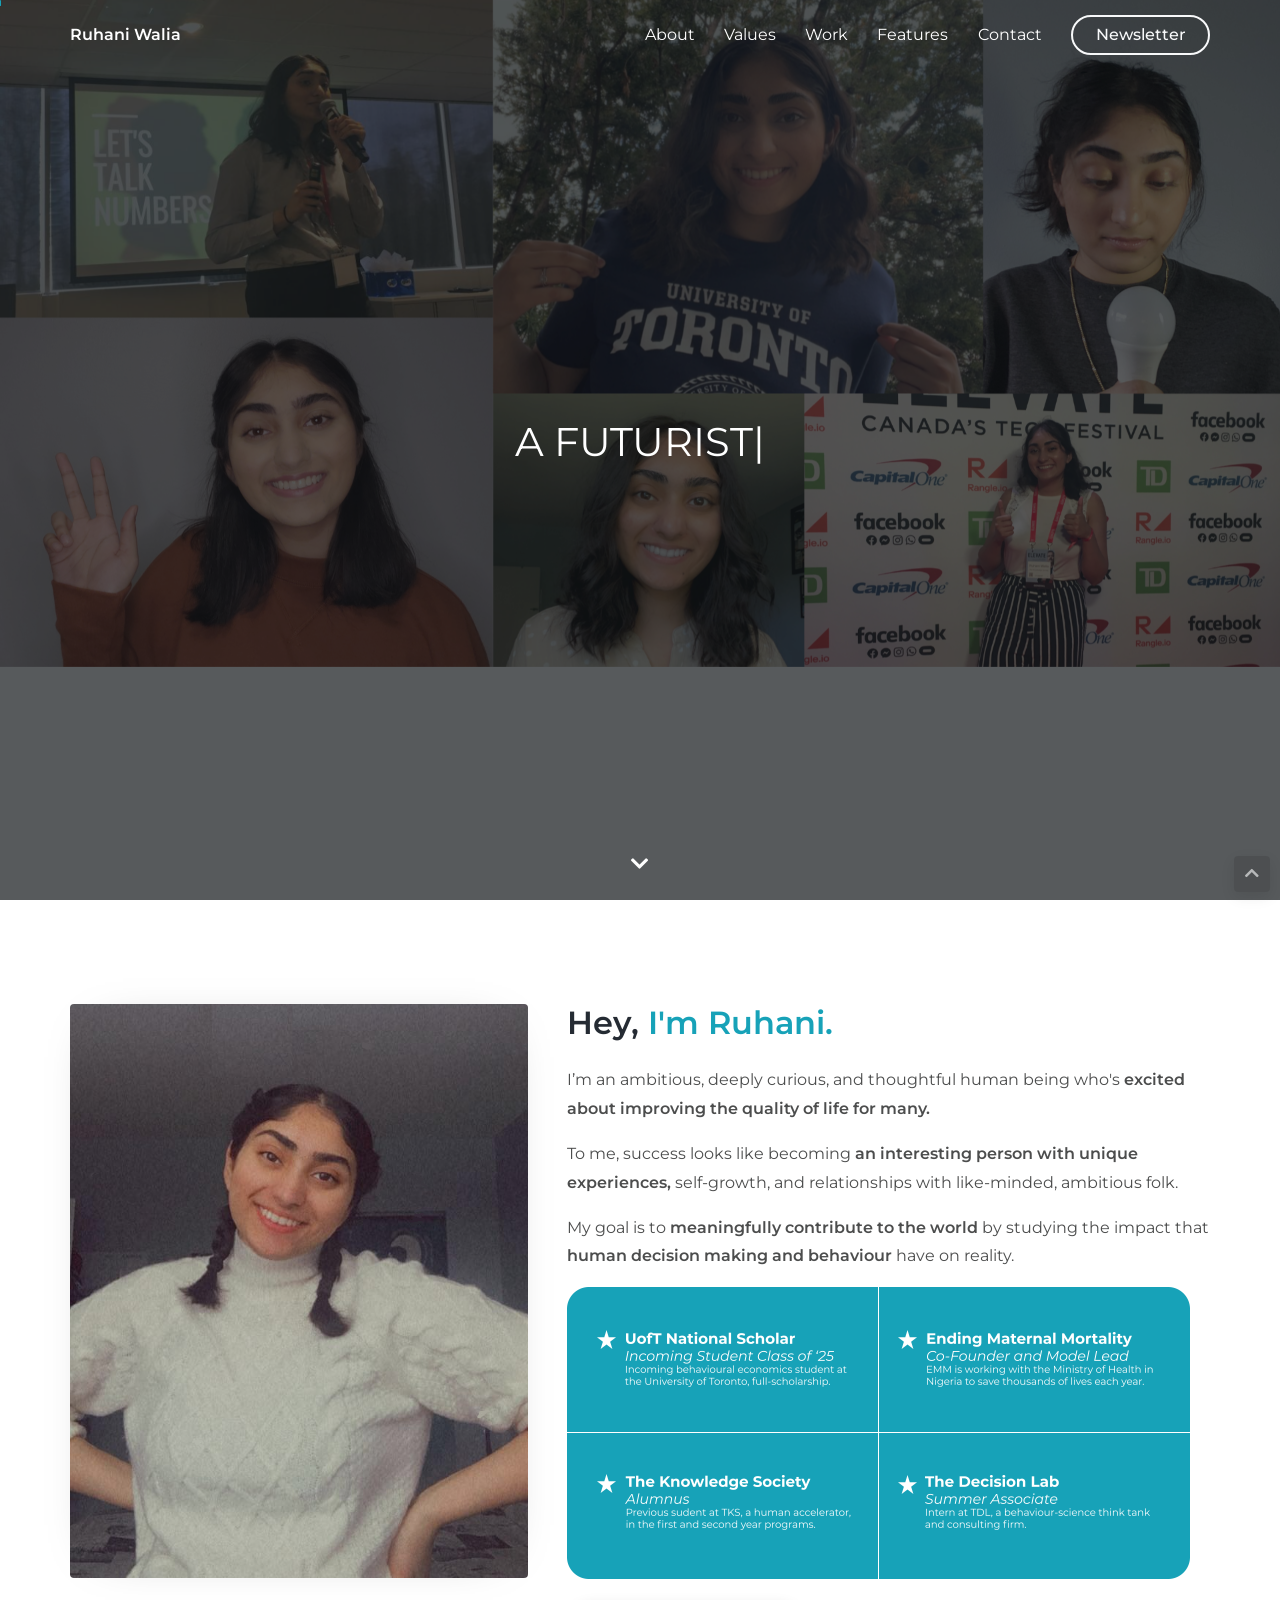
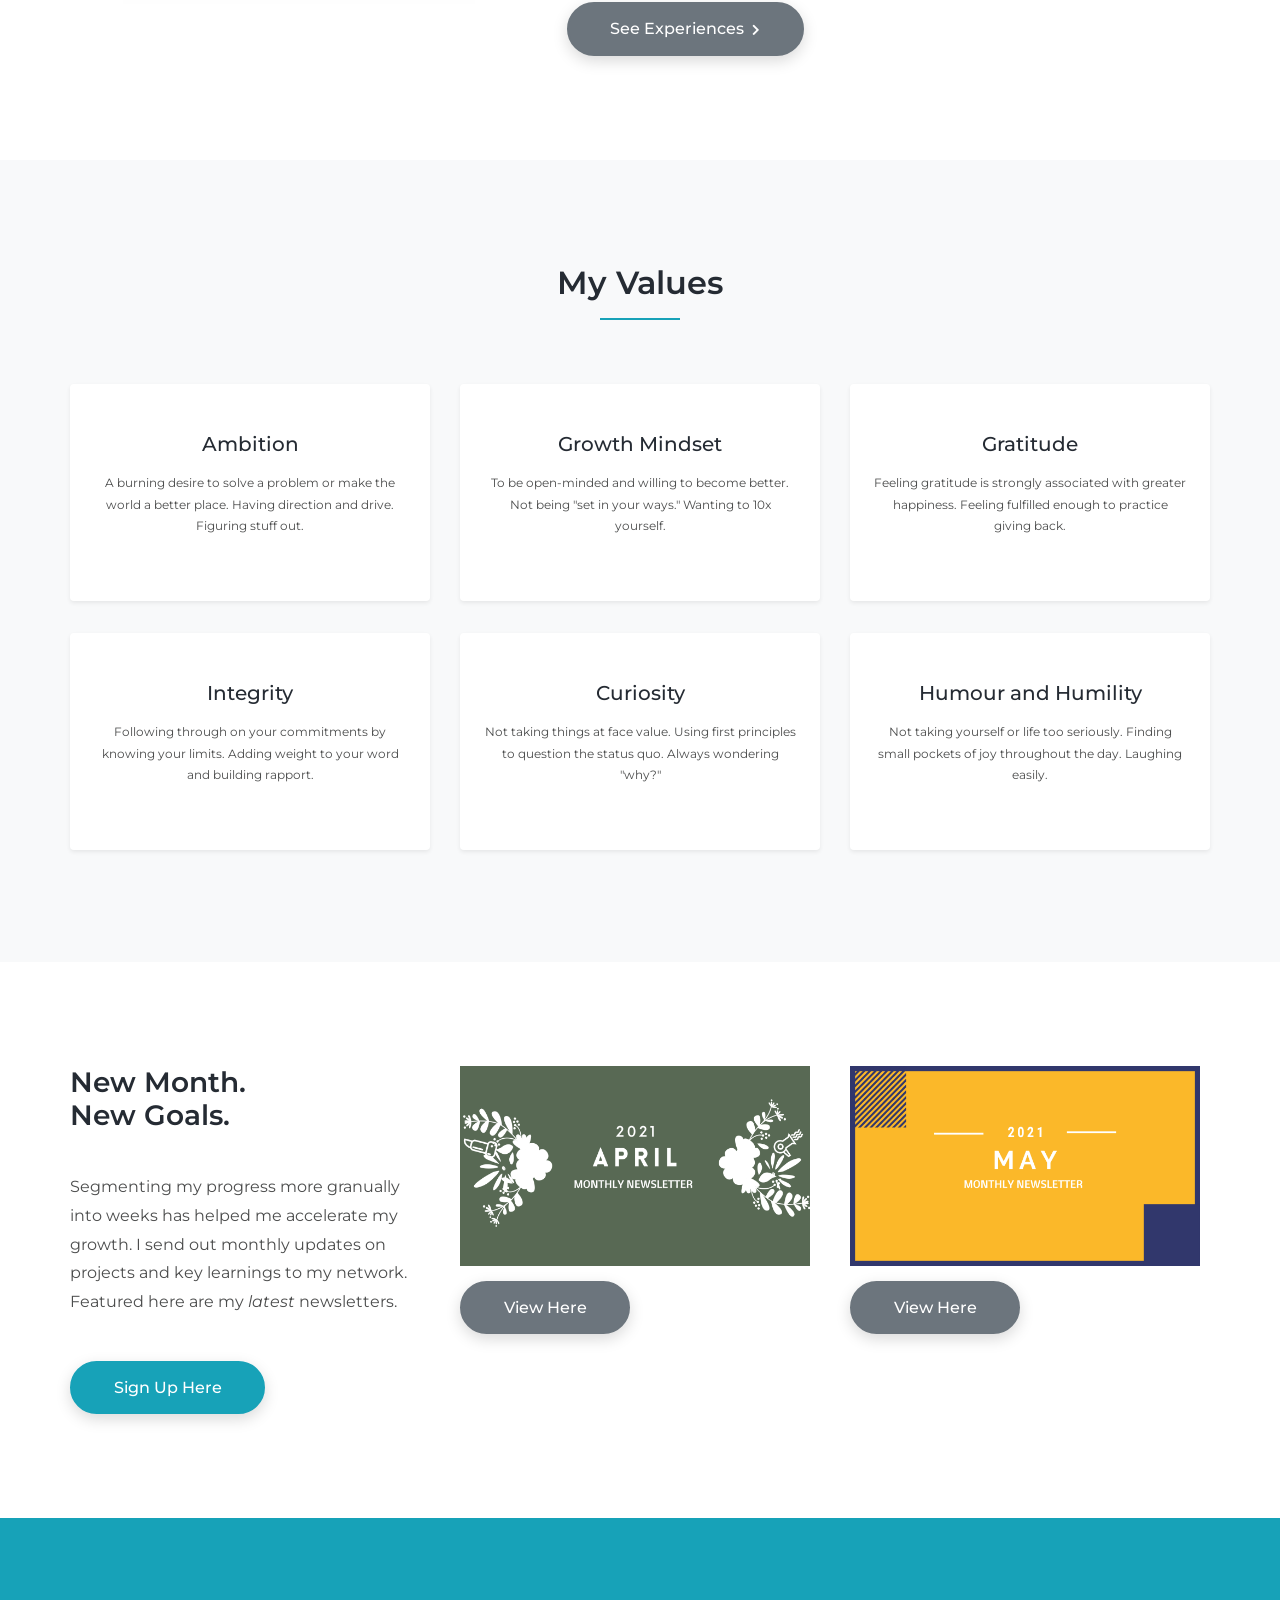
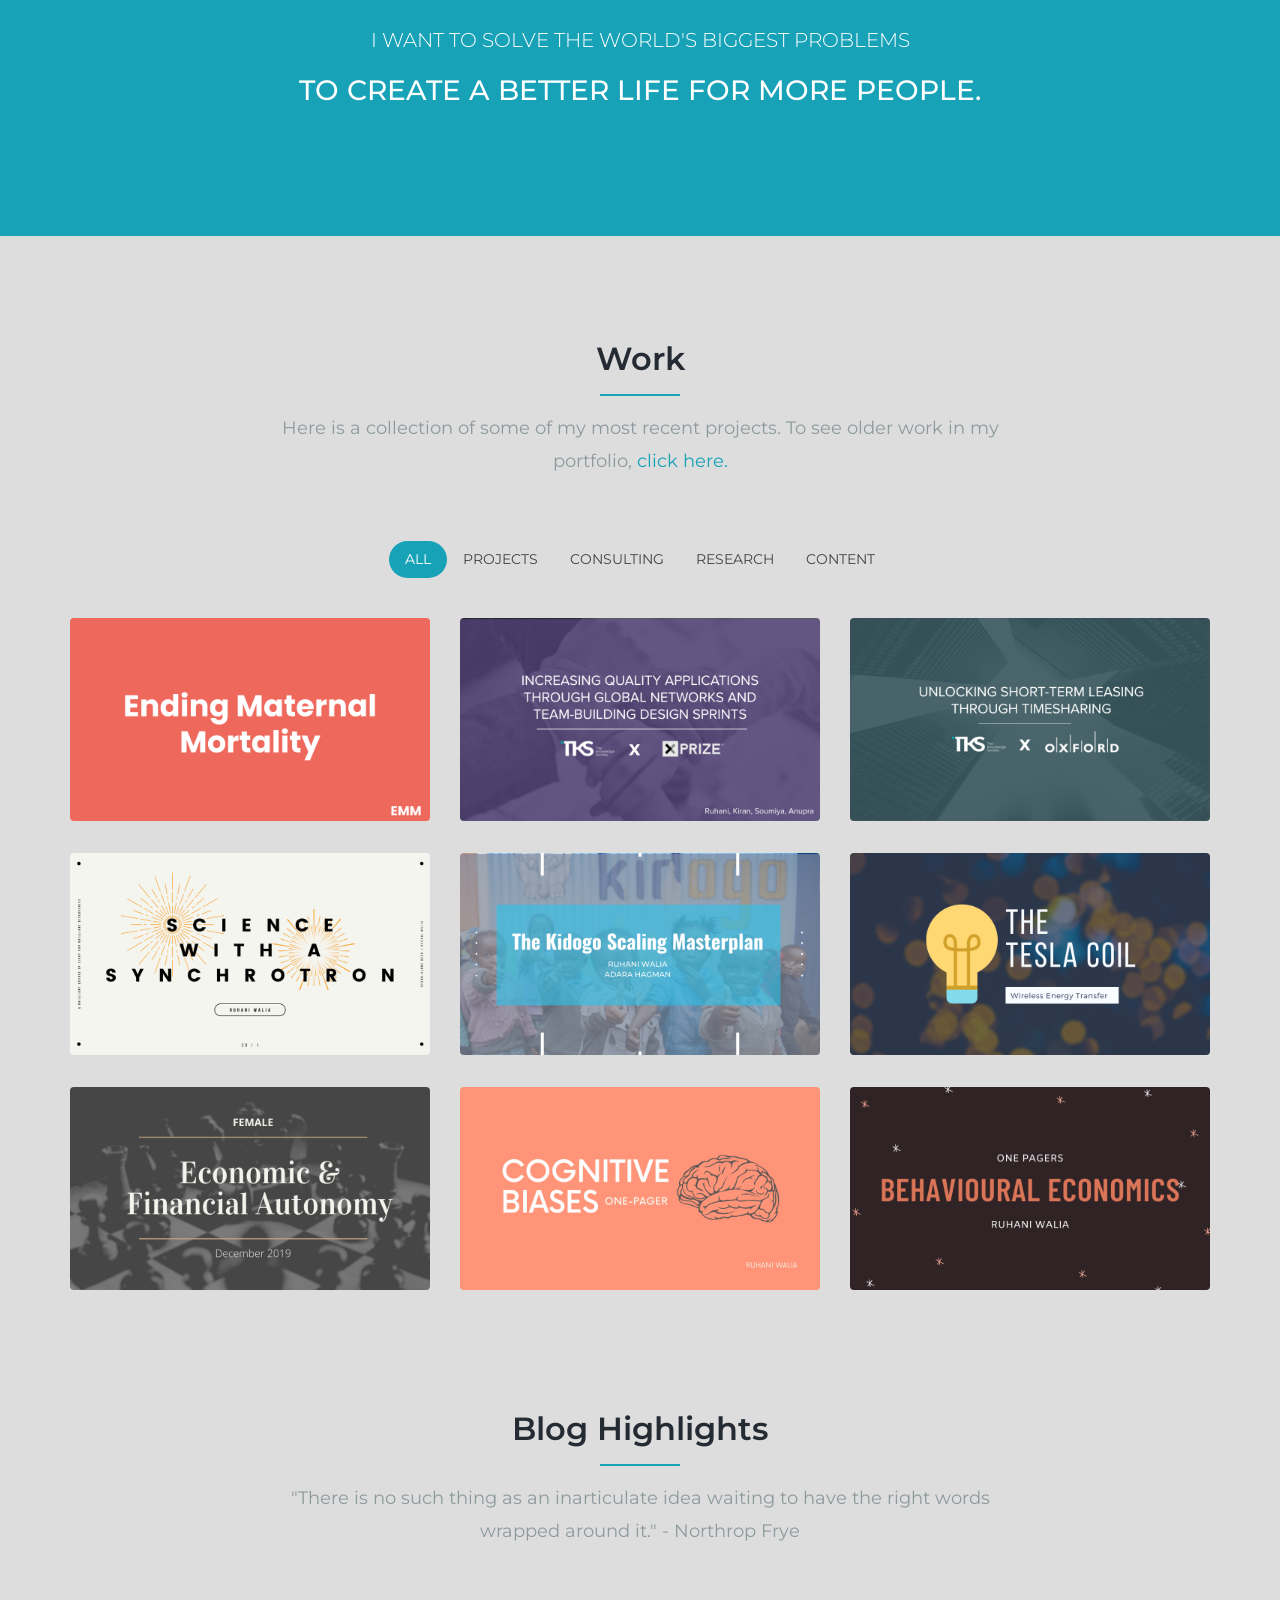
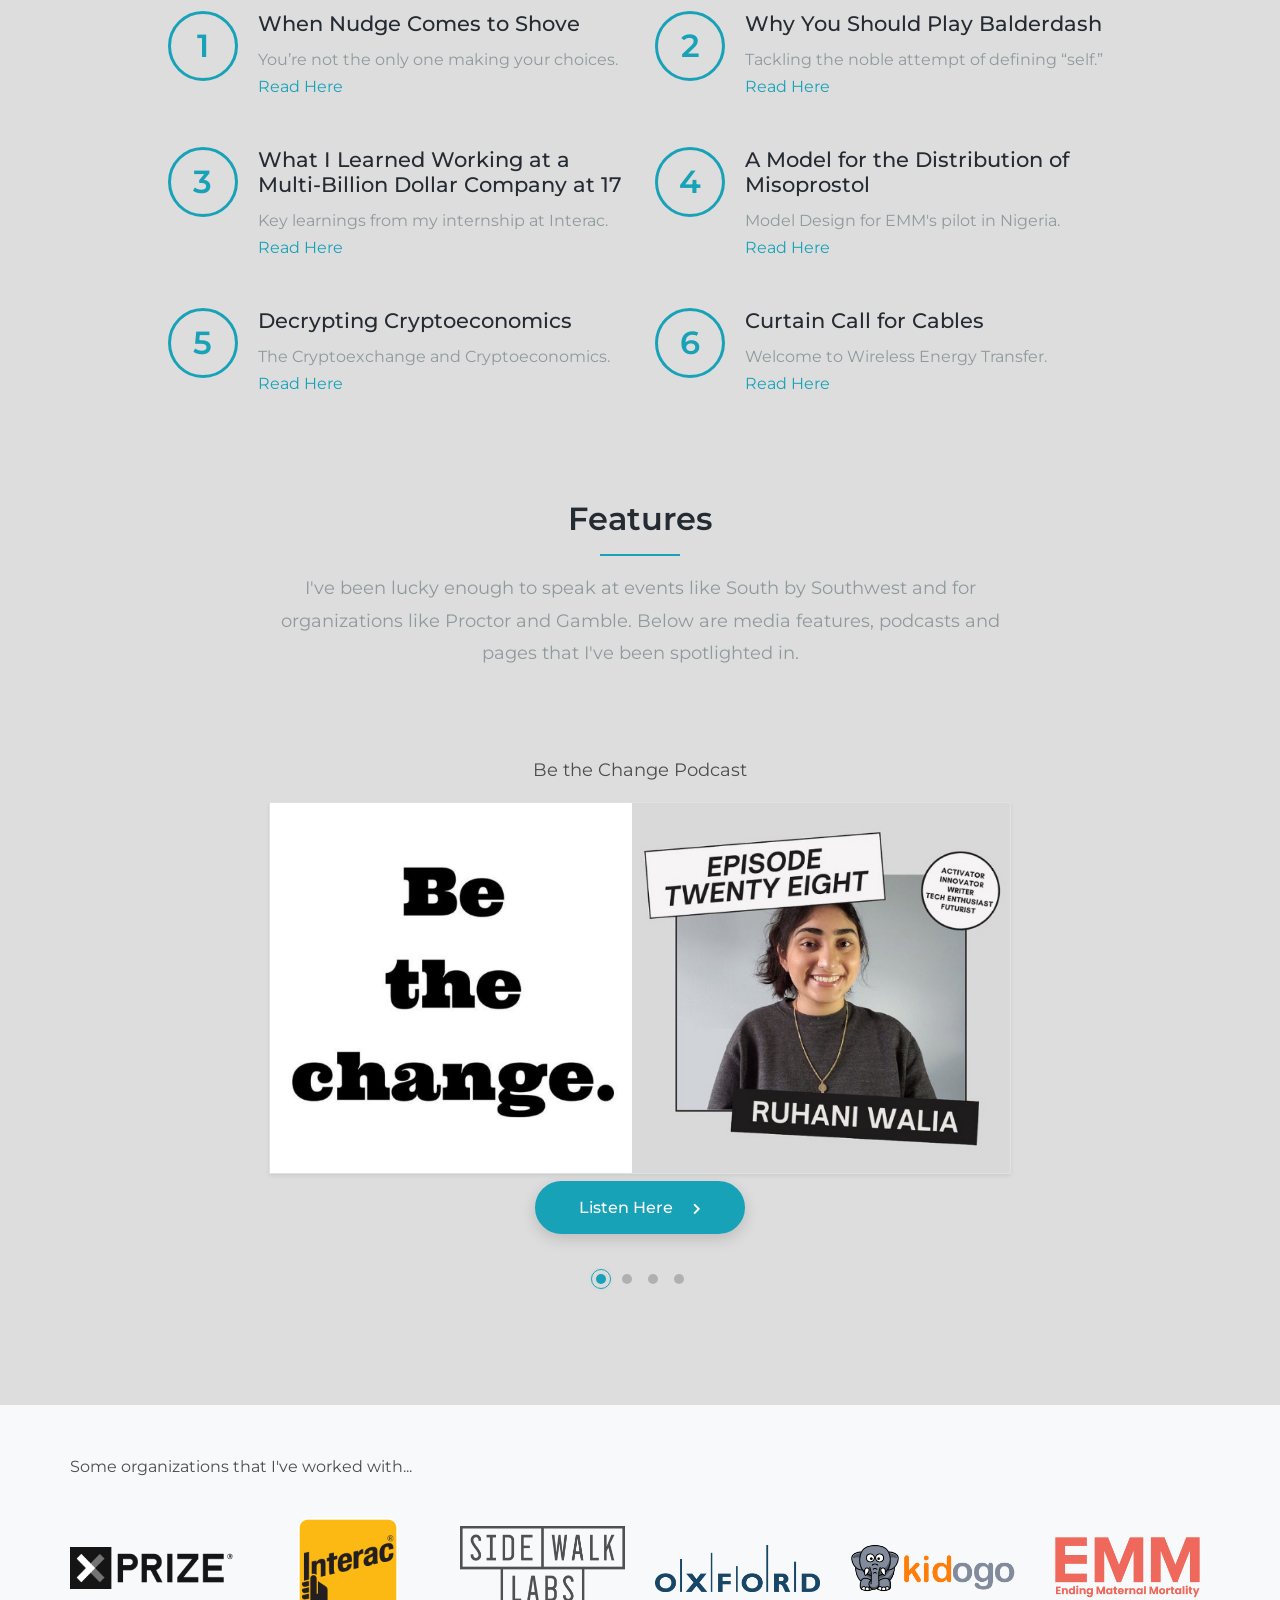
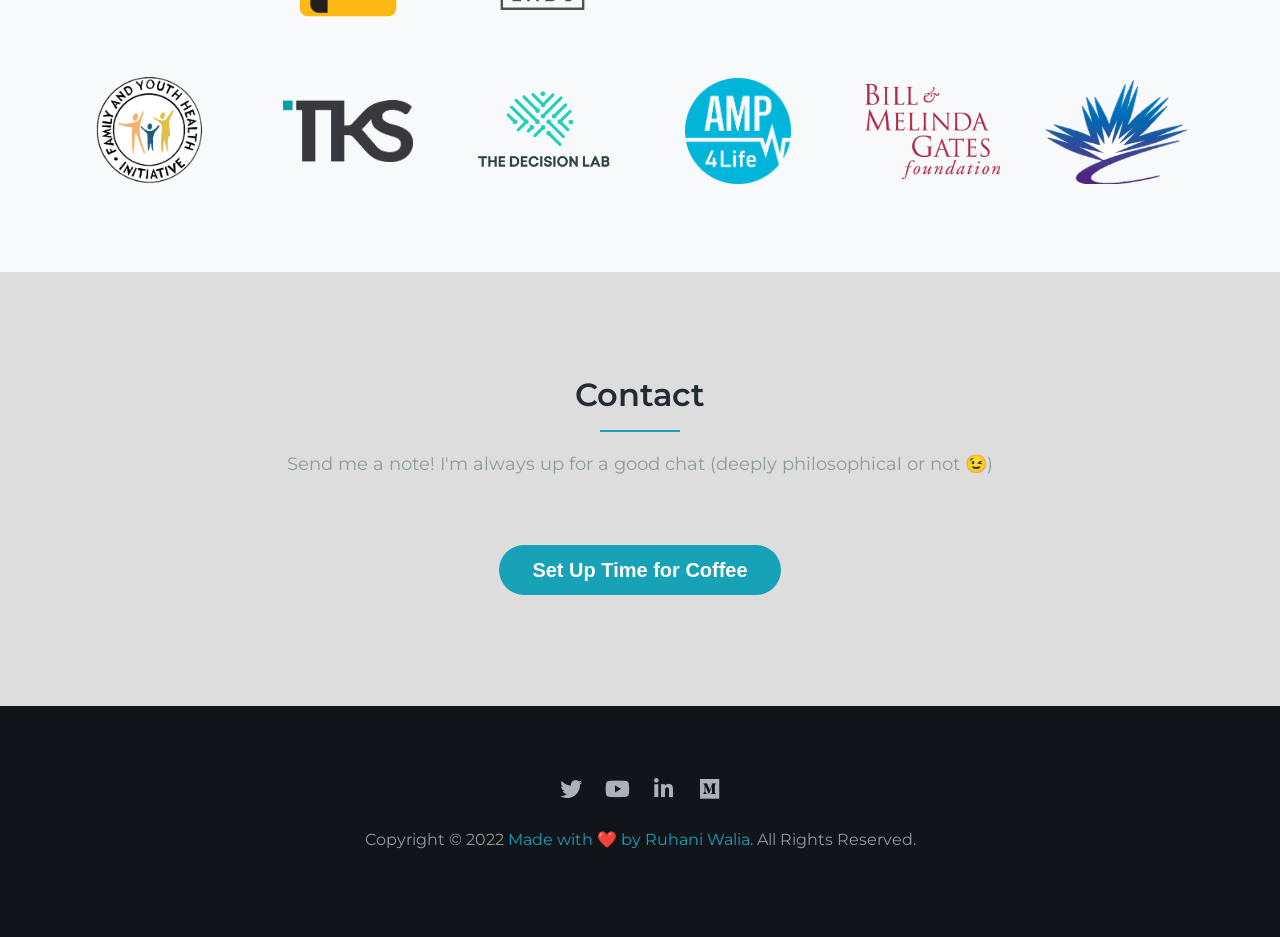
==== index.html @ e039cf23 "Update index.html" ====
<!DOCTYPE html>
<html lang="en">
<head>
<meta charset="UTF-8" />
<meta http-equiv="X-UA-Compatible" content="IE=edge">
<meta name="viewport" content="width=device-width, initial-scale=1, minimum-scale=1.0, shrink-to-fit=no">
<link href="images/RW Icon Cyan.png" rel="icon" />
<title>Ruhani Walia</title>
<meta name="description" content="Ruhani Walia's Personal Website as of June 1st, 2022.">
<meta name="author" content="harnishdesign.net">

<!-- Web Fonts -->
<link rel="preconnect" href="https://fonts.gstatic.com">
<link href="https://fonts.googleapis.com/css2?family=Montserrat:ital,wght@0,200;0,300;0,400;0,500;0,600;1,300;1,400;1,500;1,600&display=swap" rel="stylesheet">


<!-- Stylesheet
============================== -->
<!-- Animate -->
<link rel="stylesheet" type="text/css" href="vendor/animate/animate.min.css" />
<!-- Bootstrap -->
<link rel="stylesheet" type="text/css" href="vendor/bootstrap/css/bootstrap.min.css" />
<!-- Font Awesome Icon -->
<link rel="stylesheet" type="text/css" href="vendor/font-awesome/css/all.min.css" />
<!-- Owl Carousel -->
<link rel="stylesheet" type="text/css" href="vendor/owl.carousel/assets/owl.carousel.min.css" />
<!-- Magnific Popup -->
<link rel="stylesheet" type="text/css" href="vendor/magnific-popup/magnific-popup.min.css" />
<!-- Custom Stylesheet -->
<link rel="stylesheet" type="text/css" href="css/stylesheet.css" />
<!--Colors Stylesheet-->
<link rel="stylesheet" type="text/css" href="css/color-cyan.css" />
</head>
</head>

<body data-spy="scroll" data-target=".navbar" data-offset="70">

<!--Sticky Progress Bar-->
<div class="progress" id="progress"></div>
<!--End Sticky Progress Bar-->


<!-- Preloader -->
<div class="preloader">
  <div class="lds-ellipsis"><div></div><div></div><div></div><div></div></div>
</div>
<!-- Preloader End --> 

<!-- Document Wrapper   
=============================== -->
<div id="main-wrapper"> 
  <!-- Header
  ============================ -->
  <header id="header" class="sticky-top-slide"> 
    <!-- Navbar -->
    <nav class="primary-menu navbar navbar-expand-lg navbar-text-light navbar-line-under-text bg-transparent border-bottom-0">
      <div class="container"> 
        <!-- Logo --> 
        <a class="logo ml-3 ml-md-0 smooth-scroll" href="#home" title="Ruhani Walia"><span class="text-white font-weight-600">Ruhani Walia</span></a> 
        <!-- Logo End -->
        <button class="navbar-toggler" type="button" data-toggle="collapse" data-target="#header-nav"><span></span><span></span><span></span></button>
        <div id="header-nav" class="collapse navbar-collapse justify-content-end">
          <ul class="navbar-nav">
            <li class="nav-item"><a class="nav-link smooth-scroll" href="#about">About</a></li>
            <li class="nav-item"><a class="nav-link smooth-scroll" href="#values">Values</a></li>
            <li class="nav-item"><a class="nav-link smooth-scroll" href="#work">Work</a></li>
            <li class="nav-item"><a class="nav-link smooth-scroll" href="#features">Features</a></li>
            <li class="nav-item"><a class="nav-link" href="https://ruhani.typeform.com/to/OyO7pHHl" target="_blank">Contact</a></li>
            <li class="align-items-center h-auto ml-lg-3"><a href="https://www.subscribepage.com/ruhaniwalia" class="nav-link btn btn-outline-light shadow-none d-inline-block rounded-pill mt-3 mt-lg-0" target="_blank">Newsletter</a></li>
          </ul>
        </div>
      </div>
    </nav>
    <!-- Navbar End --> 
  </header>
  <!-- Header End --> 
  
  <!-- Content
  ============================================= -->
  <div id="content" role="main"> 
    
    <!-- Intro
    ============================================= -->
	  <section id="home">
      <div class="hero-wrap">
        <div class="hero-mask opacity-7 bg-dark"></div>
		<div class="hero-bg owl-carousel owl-theme single-slideshow" data-animateout="fadeOut" data-animatein="fadeIn" data-autoplay="true" data-loop="true" data-dots="false" data-nav="false" data-items="1">
        <div class="item"> <img class="img-fluid" alt="" src="images/background.png"> </div>
        <!--Use this code if you want to have the background image change ==
        <div class="item"> <img class="img-fluid" alt="" src="images/bg-4.jpg"> </div>
        <div class="item"> <img class="img-fluid" alt="" src="images/bg-5.jpg"> </div>
        == -->
    
      </div>
        <div class="hero-content section d-flex fullscreen">
          <div class="container my-auto">
            <div class="row">
              <div class="col-12 text-center">
                <div class="typed-strings">
                  <p>A FUTURIST</p>
                  <p>A GRAPHIC DESIGNER</p>
                  <p>AN INNOVATOR</p>
                  <p>A WRITER</p>
                  <p>AN ACTIVATOR</p>
                </div>
                <p class="text-10 font-weight-400 text-white mb-2 mb-md-3"><span class="typed"></span></p>
                </div>
            </div>
          </div>
          <a href="#about" class="scroll-down-arrow text-white smooth-scroll"><span class="animated"><i class="fa fa-chevron-down"></i></span></a> </div>
      </div>
    </section>
    <!-- Intro end -->
	
	
    
    <!-- About
    ============================================= -->
    <section id="about" class="section">
      <div class="container">
        <div class="row">
          <div class="col-lg-5 text-center mb-5 mb-lg-0 wow fadeInLeft"> <img class="img-fluid shadow-md rounded d-inline-block" src="images/profile.png" title="I'm Ruhani Walia" alt=""> </div>
          <div class="col-lg-7 text-center text-lg-left pl-lg-4 wow fadeInRight">
            <h2 class="font-weight-600 mb-4">Hey, <span class="text-primary font-weight-600">I'm Ruhani.</h2>     
            <p>I’m an ambitious, deeply curious, and thoughtful human being who's<strong class="font-weight-600"> excited about improving the quality of life for many.</strong></p>
            <p>To me, success looks like becoming <strong class="font-weight-600">an interesting person with unique experiences,</strong> self-growth, and relationships with like-minded, ambitious folk. 
            <p>My goal is to <strong class="font-weight-600">meaningfully contribute to the world</strong> by studying the impact that <strong class="font-weight-600">human decision making and behaviour</strong> have on reality.</p>
            <img class="portfolio-img" src="images/Snapshot.png" height="292px" width="623px">
            <a class="btn btn-secondary rounded-pill mt-3" data-toggle="modal" data-target="#experiences" href="#">See Experiences<span class="text-1 ml-2"><i class="fas fa-chevron-right"></i></span></a> </div>                                
        </div>
      </div>
    </section>
    
    <!-- About end --> 
    
    <!--Values-->
    <section id="values" class="section bg-light">
      <div class="container"> 
        
        
        <!-- Heading -->
        <div class="row mb-4 wow fadeIn">
          <div class="col-lg-9 col-xl-8 mx-auto text-center">
            <h2 class="font-weight-600 mb-3">My Values</h2>
            <hr class="heading-separator-line border-2 border-primary">
            <p class="text-2 text-muted"></p>
          </div>
        </div>
        <!-- Heading End -->
        <div class="container">
          </div>
        
        <div class="row">
          <div class="col-sm-6 col-lg-4 mt-4 mb-2 wow fadeInLeft">
            <div class="featured-box bg-white text-center rounded shadow-sm py-5 px-4">
              <h3 class="mb-3">Ambition</h3>
              <p class="text-1">A burning desire to solve a problem or make the world a better place. Having direction and drive. Figuring stuff out.</p>
            </div>
          </div>
          <div class="col-sm-6 col-lg-4 mt-4 mb-2 wow fadeInUp">
            <div class="featured-box bg-white text-center rounded shadow-sm py-5 px-4">
              <h3 class="mb-3">Growth Mindset</h3>
              <p class="text-1">To be open-minded and willing to become better. Not being "set in your ways." Wanting to 10x yourself.</p>
            </div>
          </div>
          <div class="col-sm-6 col-lg-4 mt-4 mb-2 wow fadeInRight">
            <div class="featured-box bg-white text-center rounded shadow-sm py-5 px-4">
            <h3 class="mb-3">Gratitude</h3>
              <p class="text-1">Feeling gratitude is strongly associated with greater happiness. Feeling fulfilled enough to practice giving back.</p>
            </div>
          </div>
          <div class="col-sm-6 col-lg-4 mt-4 mb-2 wow fadeInLeft">
            <div class="featured-box bg-white text-center rounded shadow-sm py-5 px-4">
             <h3 class="mb-3">Integrity</h3>
              <p class="text-1">Following through on your commitments by knowing your limits. Adding weight to your word and building rapport.</p>
            </div>
          </div>
          <div class="col-sm-6 col-lg-4 mt-4 mb-2 wow fadeInUp">
            <div class="featured-box bg-white text-center rounded shadow-sm py-5 px-4">
             <h3 class="mb-3">Curiosity</h3>
              <p class="text-1">Not taking things at face value. Using first principles to question the status quo. Always wondering "why?"</p>
            </div>
          </div>
          <div class="col-sm-6 col-lg-4 mt-4 mb-2 wow fadeInRight">
            <div class="featured-box bg-white text-center rounded shadow-sm py-5 px-4">
              <h3 class="mb-3">Humour and Humility</h3>
              <p class="text-1">Not taking yourself or life too seriously. Finding small pockets of joy throughout the day. Laughing easily.</p> 
            </div>
          </div>
        </div>
      </div>
    </section>
    <!-- Values end --> 
    
    <!-- Newsletter
    ============================================= -->
    <!-- Heading -->
    <!-- Heading End -->
    <section id="newsletter" class="section">
      <div class="container"> 
        <div class="row">
          <div class="col-md-8 col-lg-4">
              <div class="skill-left">
                <div class="row mb-4 wow fadeInUp">
                  <div class="col-lg-9 col-xl-8 text-lg-left">
                    <h3 class="font-weight-600">New Month. New Goals.</h3>
                    <p class="text-2 text-muted"></p>
                  </div>
                </div>
                
                <p>Segmenting my progress more granually into weeks has helped me accelerate my growth. I send out monthly updates on projects and key learnings to my network. Featured here are my <i>latest</i> newsletters. </p>
                   <div class="btn-bar" allign="center"> <br>
                 <a class="btn btn-primary rounded-pill mt-1" href="https://www.subscribepage.com/ruhaniwaliawebsite" class="m-btn m-btn-theme" target="_blank">Sign Up Here</a>
                </div> 
              </div>
            </div>
           
            <div class="col-md-6 col-lg-4 wow fadeInLeft">
              <div class="resume-row">
                <div class="resume-box">
                  <a href="https://preview.mailerlite.com/k9v6u0" target="_blank"><img src="images/april2021.png" height="200px" width="350px"></a>
                          </div>   
                          <a class="btn btn-secondary rounded-pill mt-2" href="https://preview.mailerlite.com/k9v6u0" class="m-btn m-btn-theme" target="_blank">View Here</a>  
                </div   
              </div>
            </div> <!-- col -->
  
            <div class="col-md-6 col-lg-4 wow fadeInRight">
              <div class="resume-row">
                <div class="resume-box">
                    <a href="https://preview.mailerlite.com/g0x9d7" target="_blank"><img src="images/may2021.png" height="200px" width="350px"></a>
                    <a class="btn btn-secondary rounded-pill mt-2" href="https://preview.mailerlite.com/g0x9d7" class="m-btn m-btn-theme" target="_blank">View Here</a>
                </div>
              </div>
            </div> 
            </div
            </div>
            </div>
          </div>
        </div>
      </div>
    </section>
    <!-- Newsletter end --> 

    <!-- Promo Box
	============================================= -->
    <section class="section bg-primary text-center">
      <div class="container wow fadeIn">
        <p class="lead text-white">I WANT TO SOLVE THE WORLD'S BIGGEST PROBLEMS</p>
        <h2 class="text-7 text-white mb-4">TO CREATE A BETTER LIFE FOR MORE PEOPLE.</h2>
    </section>
    <!-- Promo Box end --> 
    
    <!-- Work
	============================================= -->
    <section id="work" class="section">
      <div class="container"> 
        <!-- Heading -->
        <div class="row mb-5 wow fadeIn">
          <div class="col-lg-9 col-xl-8 mx-auto text-center">
            <h2 class="font-weight-600 mb-3">Work</h2>
            <hr class="heading-separator-line border-2 border-primary">
            <p class="text-4 text-muted">Here is a collection of some of my most recent projects. To see older work in my portfolio,<a href="https://tks.life/profile/ruhani.walia#portfolio" target="_blank"> click here.</a></p>
          </div>
        </div>
        <!-- Heading End --> 
        
        <!-- Filter Menu -->
        <ul class="portfolio-menu nav nav-pills nav-sm text-uppercase justify-content-center border-bottom-0 mb-4 wow fadeInUp">
          <li class="nav-item"> <a data-filter="*" class="nav-link rounded-pill active" href="">All</a></li>
          <li class="nav-item"> <a data-filter=".projects" href="" class="nav-link rounded-pill">Projects</a></li>
          <li class="nav-item"> <a data-filter=".consulting" href="" class="nav-link rounded-pill">Consulting</a></li>
          <li class="nav-item"> <a data-filter=".research" href="" class="nav-link rounded-pill">Research</a></li>
          <li class="nav-item"> <a data-filter=".content" href="" class="nav-link rounded-pill">Content</a></li>
        </ul>
        <!-- Filter Menu end -->
        
        <div class="portfolio popup-ajax-gallery wow fadeInUp">
          <div class="row portfolio-filter">
            <div class="col-sm-6 col-lg-4 projects">
              <div class="portfolio-box rounded my-3">
                <div class="portfolio-img rounded"> <img class="img-fluid d-block" src="images/emm-work.png" alt="">
                  <div class="portfolio-overlay"><a class="stretched-link" href="https://emm.health/" target="_blank"></a>
                    <div class="portfolio-overlay-details">
                      <p class="text-white text-6"><i class="fas fa-plus"></i></p>
                      <h5 class="text-white font-weight-400">Ending Maternal Mortality</h5>
                      <span class="text-light">Project</span> </div>
                  </div>
                </div>
              </div>
            </div>
            <div class="col-sm-6 col-lg-4 consulting">
              <div class="portfolio-box rounded my-3">
                <div class="portfolio-img rounded"> <img class="img-fluid d-block" src="images/xprize-work.png" alt="">
                  <div class="portfolio-overlay"> <a class="stretched-link" href="https://docs.google.com/presentation/d/1ykmal71T8E3-gXreEfDh01dKfVXNqD0ig0tODYIa9Es/edit?usp=sharing" target="_blank"></a>
                    <div class="portfolio-overlay-details">
                      <p class="text-white text-6"><i class="fas fa-plus"></i></p>
                      <h5 class="text-white font-weight-400">XPRIZE Carbon Capture</h5>
                      <span class="text-light">Consulting</span> </div>
                  </div>
                </div>
              </div>
            </div>
            <div class="col-sm-6 col-lg-4 consulting">
              <div class="portfolio-box rounded my-3">
                <div class="portfolio-img rounded"> <img class="img-fluid d-block" src="images/oxford-work.png" alt="">
                  <div class="portfolio-overlay"> <a class="stretched-link" href="https://docs.google.com/presentation/d/1XihGs8urfCK4hcmqDdenUEEPJbHEnyY6HoX58U07Dkk/edit?usp=sharing" target="_blank"></a>
                    <div class="portfolio-overlay-details">
                      <p class="text-white text-6"><i class="fas fa-plus"></i></p>
                      <h5 class="text-white font-weight-400">Oxford Properties</h5>
                      <span class="text-light">Category</span> </div>
                  </div>
                </div>
              </div>
            </div>
            <div class="col-sm-6 col-lg-4 projects">
              <div class="portfolio-box rounded my-3">
                <div class="portfolio-img rounded"> <img class="img-fluid d-block" src="images/synchro-work.png" alt="">
                  <div class="portfolio-overlay"> <a class="stretched-link" href="https://www.canva.com/design/DAEANlWSZE0/7L3xTjjGUbaBLOzApQ4l7A/view?utm_content=DAEANlWSZE0&utm_campaign=designshare&utm_medium=link&utm_source=sharebutton" target="_blank"></a>
                    <div class="portfolio-overlay-details">
                      <p class="text-white text-6"><i class="fas fa-plus"></i></p>
                      <h5 class="text-white font-weight-400">Candian Light Source</h5>
                      <span class="text-light">Research</span> </div>
                  </div>
                </div>
              </div>
            </div>
            <div class="col-sm-6 col-lg-4 consulting">
              <div class="portfolio-box rounded my-3">
                <div class="portfolio-img rounded"> <img class="img-fluid d-block" src="images/kidogo-work.png" alt="">
                  <div class="portfolio-overlay"> <a class="stretched-link" href="https://kidogomasterplan.github.io/" target="_blank"></a>
                    <div class="portfolio-overlay-details">
                      <p class="text-white text-6"><i class="fas fa-plus"></i></p>
                      <h5 class="text-white font-weight-400">Kidogo</h5>
                      <span class="text-light">Consulting</span> </div>
                  </div>
                </div>
              </div>
            </div>
            <div class="col-sm-6 col-lg-4 research">
              <div class="portfolio-box rounded my-3">
                <div class="portfolio-img rounded"> <img class="img-fluid d-block" src="images/wenergy-work.png" alt="">
                  <div class="portfolio-overlay"> <a class="stretched-link" href="https://www.youtube.com/watch?v=0DmtWIaH_ck&list=PL3Vz_t2XTpfVEY8aQiepMrBWcVMvxICZe" target="_blank"></a>
                    <div class="portfolio-overlay-details">
                      <p class="text-white text-6"><i class="fas fa-plus"></i></p>
                      <h5 class="text-white font-weight-400">Wireless Energy</h5>
                      <span class="text-light">Research</span> </div>
                  </div>
                </div>
              </div>
            </div>
            <div class="col-sm-6 col-lg-4 research">
              <div class="portfolio-box rounded my-3">
                <div class="portfolio-img rounded"> <img class="img-fluid d-block" src="images/blockchain-work.png  " alt="">
                  <div class="portfolio-overlay"> <a class="stretched-link" href="https://www.youtube.com/watch?v=GvLSscnjz9k&list=PL3Vz_t2XTpfXjENhVxj-pswtFdo4O8hRf" target="_blank"></a>
                    <div class="portfolio-overlay-details">
                      <p class="text-white text-6"><i class="fas fa-plus"></i></p>
                      <h5 class="text-white font-weight-400">Blockchain</h5>
                      <span class="text-light">Research</span> </div>
                  </div>
                </div>
              </div>
            </div>
            <div class="col-sm-6 col-lg-4 content">
              <div class="portfolio-box rounded my-3">
                <div class="portfolio-img rounded"> <img class="img-fluid d-block" src="images/cog-work.png" alt="">
                  <div class="portfolio-overlay"> <a class="stretched-link" href="https://www.canva.com/design/DAEAluHTDgI/VdyKI7qTsFyG_kYnwCFCXw/view?utm_content=DAEAluHTDgI&utm_campaign=designshare&utm_medium=link&utm_source=sharebutton" target="_blank"></a>
                    <div class="portfolio-overlay-details">
                      <p class="text-white text-6"><i class="fas fa-plus"></i></p>
                      <h5 class="text-white font-weight-400">Cognitive Biases</h5>
                      <span class="text-light">Content</span> </div>
                  </div>
                </div>
              </div>
            </div>
            <div class="col-sm-6 col-lg-4 content">
              <div class="portfolio-box rounded my-3">
                <div class="portfolio-img rounded"> <img class="img-fluid d-block" src="images/be-work.png" alt="">
                  <div class="portfolio-overlay"> <a class="stretched-link" href="https://www.canva.com/design/DAEURyQhJ9o/Jl8NshnwOwZP_3KH5JRv6g/view?utm_content=DAEURyQhJ9o&utm_campaign=designshare&utm_medium=link&utm_source=sharebutton" target="_blank"></a>
                    <div class="portfolio-overlay-details">
                      <p class="text-white text-6"><i class="fas fa-plus"></i></p>
                      <h5 class="text-white font-weight-400">Behavioural Economics</h5>
                      <span class="text-light">Content</span> </div>
                  </div>
                </div>
              </div>
            </div>
          </div>
        </div>
      </div>
    </section>
       
     <div class="container"> 
        <!-- Heading -->
        <div class="row wow fadeIn">
          <div class="col-lg-9 col-xl-8 mx-auto text-center">
            <h2 class="font-weight-600 mb-3">Blog Highlights</h2>
            <hr class="heading-separator-line border-2 border-primary">
            <p class="text-4 text-muted">"There is no such thing as an inarticulate idea waiting to have the right words wrapped around it." - Northrop Frye</p>
          </div>
        </div>
        <!-- Heading End -->
        
        <div class="row">
          <div class="col-xl-10 mx-auto">
            <div class="row wow fadeInUp">
              <div class="col-md-6 mt-5">
                <div class="featured-box style-3">
                  <div class="featured-box-icon text-primary border border-primary border-3 rounded-circle"> <span class="text-8 font-weight-600">1</span></div>
                  <h4 class="text-5">When Nudge Comes to Shove</h4>
                  <p class="text-muted mb-0">You’re not the only one making your choices.</p><a href="https://ruhani-walia.medium.com/when-nudge-comes-to-shove-a74f9b122ab4" target="_blank">Read Here</a> 
                </div>
              </div>
              <div class="col-md-6 mt-5">
                <div class="featured-box style-3">
                  <div class="featured-box-icon text-primary border border-primary border-3 rounded-circle"> <span class="text-8 font-weight-600">2</span></div>
                  <h4 class="text-5">Why You Should Play Balderdash</h4>
                  <p class="text-muted mb-0">Tackling the noble attempt of defining “self.”</p><a href="https://ruhani-walia.medium.com/why-you-should-play-balderdash-1dcbdfcd0c32" target="_blank">Read Here</a>
                </div>
              </div>
              <div class="col-md-6 mt-5">
                <div class="featured-box style-3">
                  <div class="featured-box-icon text-primary border border-primary border-3 rounded-circle"> <span class="text-8 font-weight-600">3</span></div>
                  <h4 class="text-5">What I Learned Working at a Multi-Billion Dollar Company at 17</h4>
                  <p class="text-muted mb-0">Key learnings from my internship at Interac.</p><a href="https://blog.usejournal.com/what-i-learned-working-at-a-multi-billion-dollar-company-at-17-40e2ac25b051" target="_blank">Read Here</a>
                </div>
              </div>
              <div class="col-md-6 mt-5">
                <div class="featured-box style-3">
                  <div class="featured-box-icon text-primary border border-primary border-3 rounded-circle"> <span class="text-8 font-weight-600">4</span></div>
                  <h4 class="text-5">A Model for the Distribution of Misoprostol</h4>
                  <p class="text-muted mb-0">Model Design for EMM's pilot in Nigeria.</p><a href="https://ruhani-walia.medium.com/a-model-for-the-distribution-of-misoprostol-e68986692d6c" target="_blank">Read Here</a> 
                 </div>
              </div>
              <div class="col-md-6 mt-5">
                <div class="featured-box style-3">
                  <div class="featured-box-icon text-primary border border-primary border-3 rounded-circle"> <span class="text-8 font-weight-600">5</span></div>
                  <h4 class="text-5">Decrypting Cryptoeconomics</h4>
                  <p class="text-muted mb-0">The Cryptoexchange and Cryptoeconomics.</p><a href="https://medium.com/the-capital/decrypting-cryptoeconomics-40465bc9d3f6" target="_blank">Read Here</a> 
                </div>
              </div>
              <div class="col-md-6 mt-5">
                <div class="featured-box style-3">
                  <div class="featured-box-icon text-primary border border-primary border-3 rounded-circle"> <span class="text-8 font-weight-600">6</span></div>
                  <h4 class="text-5">Curtain Call for Cables</h4>
                  <p class="text-muted mb-0">Welcome to Wireless Energy Transfer.</p><a href="https://ruhani-walia.medium.com/curtain-call-for-cables-bcb38bdfeb56" target="_blank">Read Here</a> 
                </div>
              </div>
            </div>
          </div>
        </div>
      </div>
    </section>
    <!-- Work end --> 
    
    <!-- Features
    ============================================= -->
    <section id="features" class="section">
      <div class="container"> 
        
        <!-- Heading -->
        <div class="row mb-5 wow fadeIn">
          <div class="col-lg-9 col-xl-8 mx-auto text-center">
            <h2 class="font-weight-600 mb-3">Features</h2>
            <hr class="heading-separator-line border-2 border-primary">
            <p class="text-4 text-muted">I've been lucky enough to speak at events like South by Southwest and for organizations like Proctor and Gamble. Below are media features, podcasts and pages that I've been spotlighted in.</p>
          </div>
        </div>
        <!-- Heading End -->
        <div class="row wow fadeInUp">
          <div class="col-lg-9 mx-auto">
            <div class="owl-carousel owl-theme" data-autoplay="true" data-loop="true" data-nav="true" data-margin="30" data-slideby="1" data-stagepadding="5"  data-items-xs="1" data-items-sm="1" data-items-md="1" data-items-lg="1">
              <div class="item text-center px-5"> <span class="text-9 text-muted opacity-3"></span>
                <p class="text-4">Be the Change Podcast</p>
                <img class="img-fluid d-inline-block w-auto shadow-sm border" src="images/bethechange-feature.png" alt=""> <strong class="d-block font-weight-200"></strong> <a class="btn btn-primary rounded-pill" href="https://open.spotify.com/episode/5GUz6AKGCwWZMMIK9YCp7k?si=k-B1vTH2S2GJWxRYrLq9aQ" target="_blank">Listen Here<span class="text-1 ml-2"></span>
                <span class="text-1 ml-2"><i class="fas fa-chevron-right"></i></span></a> </div>          
              <div class="item text-center px-5"> <span class="text-9 text-muted opacity-3"></span>
                <p class="text-4">City of Brampton Youth Innovator's Talk</p>
                <img class="img-fluid d-inline-block w-auto shadow-sm border" src="images/Brampton Young Innovators Thumbnail.jpg" alt=""> <strong class="d-block font-weight-200"></strong> <a class="btn btn-primary rounded-pill" href="https://youtu.be/ZusJIF7pM8s" target="_blank">Watch Here<span class="text-1 ml-2"></span>
                <span class="text-1 ml-2"><i class="fas fa-chevron-right"></i></span></a> </div>          
              <div class="item text-center px-5"> <span class="text-9 text-muted opacity-3"></span>
                <p class="text-4">South by Southwest Talk</p>
                <img class="img-fluid d-inline-block w-auto shadow-sm border" src="images/sxsw-feature.png" alt=""> <strong class="d-block font-weight-200"></strong> <a class="btn btn-primary rounded-pill" href="https://ciandt.com/us/en-us/sxsw2020" target="_blank">Watch Here<span class="text-1 ml-2"></span>
                  <span class="text-1 ml-2"><i class="fas fa-chevron-right"></i></span></a> </div>          
              <div class="item text-center px-5"> <span class="text-9 text-muted opacity-3"></span>
                <p class="text-4">WNORTH Visionary Spotlight: EMM</p>
                <img class="img-fluid d-inline-block w-auto shadow-sm border" src="images/wnorth-feature.png" alt=""> <strong class="d-block font-weight-200"></strong><a class="btn btn-primary rounded-pill" href="https://www.youtube.com/watch?v=0dTbNCXviDw" target="_blank">Watch Here<span class="text-1 ml-2"></span>
                  <span class="text-1 ml-2"><i class="fas fa-chevron-right"></i></span></a> </div>          </div>
            </div>
          </div>
        </div>
      </div>
    </section>
    <!-- Features end --> 
    
    <!-- Logo Banner
    ============================================= -->
    <div class="bg-light py-5">
      <div class="container">
        <p>Some organizations that I've worked with...</p>
        <div class="brands-grid">
          <div class="row align-items-center">
            <div class="col-6 col-sm-3 col-lg-2 text-center"><a href="https://www.xprize.org/prizes/elonmusk" target="_blank"><img class="img-fluid wow bounceIn" src="images/xprize.png" alt=""></a></div>
            <div class="col-6 col-sm-3 col-lg-2 text-center"><a href="https://www.interac.ca/en/" target="_blank"><img class="img-fluid wow bounceIn" height="100px" width="100px" src="images/interac.png" alt=""></a></div>
            <div class="col-6 col-sm-3 col-lg-2 text-center"><a href="https://www.sidewalklabs.com/" target="_blank"><img class="img-fluid wow bounceIn" src="images/swl.png" alt=""></a></div>
            <div class="col-6 col-sm-3 col-lg-2 text-center"><a href="https://www.oxfordproperties.com/corp" target="_blank"><img class="img-fluid wow bounceIn" src="images/oxford.png" alt=""></a></div>
            <div class="col-6 col-sm-3 col-lg-2 text-center"><a href="https://www.kidogo.co/" target="_blank"><img class="img-fluid wow bounceIn" src="images/kidogo.png" alt=""></a></div>
            <div class="col-6 col-sm-3 col-lg-2 text-center"><a href="https://emm.health/" target="_blank"><img class="img-fluid wow bounceIn" src="images/emm.png" alt=""></a></div>
            <div class="col-6 col-sm-3 col-lg-2 text-center"><a href="https://fayohi.org/" target="_blank"><img class="img-fluid wow bounceIn" height="130px" width="130px" src="images/fayohi.png" alt=""></a></div>
            <div class="col-6 col-sm-3 col-lg-2 text-center"><a href="https://tks.world/" target="_blank"><img class="img-fluid wow bounceIn" height="130px" width="130px" src="images/tks.png" alt=""></a></div>
            <div class="col-6 col-sm-3 col-lg-2 text-center"><a href="https://thedecisionlab.com/" target="_blank"><img class="img-fluid wow bounceIn" src="images/tdl.png" alt=""></a></div>
            <div class="col-6 col-sm-3 col-lg-2 text-center"><a href="https://www.theawesomemusicproject.com/" target="_blank"><img class="img-fluid wow bounceIn" height="106px" width="106px" src="images/amp.png" alt=""></a></div>
            <div class="col-6 col-sm-3 col-lg-2 text-center"><a href="https://www.gatesfoundation.org/" target="_blank"><img class="img-fluid wow bounceIn" height="135px" width="135px" src="images/bmfg.png" alt=""></a></div>
            <div class="col-6 col-sm-3 col-lg-2 text-center"><a href="https://www.lightsource.ca/" target="_blank"><img class="img-fluid wow bounceIn" src="images/cls.png" alt=""></a></div>
          </div>
        </div>
      </div>
    </div>
    <!-- Logo Banner end --> 
    
    <!-- Contact
    ============================================= -->
    <section id="contact" class="section">
      <div class="container"> 
        <!-- Heading -->
        <div class="row mb-5 wow fadeIn">
          <div class="col-lg-9 col-xl-8 mx-auto text-center">
            <h2 class="font-weight-600 mb-3">Contact</h2>
            <hr class="heading-separator-line border-2 border-primary">
            <p class="text-4 text-muted">Send me a note! I'm always up for a good chat (deeply philosophical or not 😉) </p>
          </div>
        </div>
        <!-- Heading End --> 
        
        <!-- Contact Form -->
                <div style="text-align:center;"> <a class="typeform-share button" href="https://form.typeform.com/to/OyO7pHHl?typeform-medium=embed-snippet" data-mode="popup" style="display:inline-block;text-decoration:none;background-color:#17A2B8;color:white;cursor:pointer;font-family:Helvetica,Arial,sans-serif;font-size:20px;line-height:50px;text-align:center;margin:0;height:50px;padding:0px 33px;border-radius:25px;max-width:100%;white-space:nowrap;overflow:hidden;text-overflow:ellipsis;font-weight:bold;-webkit-font-smoothing:antialiased;-moz-osx-font-smoothing:grayscale;" data-size="100" target="_blank">Set Up Time for Coffee</a> </div> <script> (function() { var qs,js,q,s,d=document, gi=d.getElementById, ce=d.createElement, gt=d.getElementsByTagName, id="typef_orm_share", b="https://embed.typeform.com/"; if(!gi.call(d,id)){ js=ce.call(d,"script"); js.id=id; js.src=b+"embed.js"; q=gt.call(d,"script")[0]; q.parentNode.insertBefore(js,q) } })() </script>
        </div>
            </div>
          </div>
        </div>
      </div>
    </section>
    <!-- Contact end --> 
    
  </div>
  <!-- Content end --> 
  
  <!-- Footer
  ============================================= -->
  <footer id="footer" class="section bg-dark footer-text-light">
    <div class="container">
      <ul class="social-icons social-icons-lg social-icons-muted justify-content-center mb-3 wow bounceIn">
        <li class="social-icons-twitter"><a data-toggle="tooltip" href="https://twitter.com/Ruhani_Walia" target="_blank" title="" data-original-title="Twitter"><i class="fab fa-twitter"></i></a></li>
        <li class="social-icons-youtube"><a data-toggle="tooltip" href="https://www.youtube.com/channel/UCaMbQ9cjtv-YhJqVOiiK7tA" target="_blank" title="" data-original-title="YouTube"><i class="fab fa-youtube"></i></a></li>
        <li class="social-icons-linkedin"><a data-toggle="tooltip" href="https://www.linkedin.com/in/ruhaniwalia/" target="_blank" title="" data-original-title="Linkedin"><i class="fab fa-linkedin-in"></i></a></li>
        <li class="social-icons-medium"><a data-toggle="tooltip" href="https://ruhani-walia.medium.com/" target="_blank" title="" data-original-title="Medium"><i class="fab fa-medium"></i></a></li>
      </ul>
      <p class="text-muted text-center">Copyright &copy; 2022 <a href="#">Made with ❤️ by Ruhani Walia</a>. All Rights Reserved.</p>
      
    </div>
  </footer>
  <!-- Footer end --> 
  
</div>
<!-- Document Wrapper end --> 

<!-- Back to Top
============================================= --> 
<a id="back-to-top" class="rounded" data-toggle="tooltip" title="Back to Top" href="javascript:void(0)"><i class="fa fa-chevron-up"></i></a> 

<!-- Pop Up-->
<div id="experiences" class="modal fade" role="dialog" aria-hidden="true">
  <div class="modal-dialog modal-lg modal-dialog-centered" role="document">
    <div class="modal-content">
      <div class="modal-header">
        <h5 class="modal-title">Experiences</h5>
        <button type="button" class="close font-weight-400" data-dismiss="modal" aria-label="Close"> <span aria-hidden="true">&times;</span> </button>
      </div>
      <div class="modal-body p-4">    
	  <div class="featured-box style-1">
          <p class="text-primary"><strong>Stanford Digital Economy Lab: </strong><i>Intern</i> I <i>June 2022-Present</i></p>
          <p>The SDEL is a part of the Stanford Institute for Human-Centered AI and investigates how emerging technologies are impacting work, organizations, and the economy.</p>
        </div>
        <div class="featured-box style-1">
          <p class="text-primary"><strong>The Laidlaw Foundation: </strong><i>Fellow</i> I <i>March 2022-Present</i></p>
          <p>Participating in a cohort-based program providing research support, a global network of developing leaders, and opportunities for charity expedition.</p>
        </div>
          <div class="featured-box style-1">
          <p class="text-primary"><strong>Canadian Undergraduates in Behaviour Science: </strong><i>Researcher</i> I <i>January 2022-Present</i></p>
          <p>Leading a team of project directors; designing and conducting behavioural experiments; writing and publishing findings with the help of UofT faculty.</p>
        </div>
          <div class="featured-box style-1">
          <p class="text-primary"><strong>Los Angeles Behavioural Economics Lab: </strong><i>Researcher</i> I <i>September 2021-Present</i></p>
          <p>Based out of USC, LABEL conducts experimental research on economic decision-making and strategic interactions.</p>
        </div>
          <div class="featured-box style-1">
          <p class="text-primary"><strong>Ending Maternal Mortality: </strong><i>Co-Founder and Model Lead</i> I <i>March 2020-October 2021</i></p>
          <p>Working with the Ministry of Health in Northern Nigeria to prevent 85-90% of all preventable maternal deaths.<a href="https://d-prize.org/winners/profiles/2021/2/4/ending-maternal-mortality" target="_blank" class="text-muted"> Learn more.</a></p></p>
        </div>
        <div class="featured-box style-1">
          <p class="text-primary"><strong>The Decision Lab: </strong><i>Consulting Intern</i> I <i>April 2021-September 2021</i></p>
          <p>Interning as a summer associate on the consulting side of TDL; touching projects with clients in the mental health, education, and wellness spaces.</p>
        </div>
        <div class="featured-box style-1">
          <div class="featured-box-icon text-primary"></div>
          <p class="text-primary"><strong>The Knowledge Society: </strong><i>Program Alumnus</i> I <i>September 2019-June 2021</i></p>
          <p>TKS is a human accelerator program; I spent two years as a student in the Innovate and Activate programs learning about myself and the world.</p>
        </div>
        <div class="featured-box style-1">
          <div class="featured-box-icon text-primary"></div>
          <p class="text-primary"><strong>Interac: </strong><i>Innovation Intern: </i> I <i>June 2020-August 2020</i></p>
          <p>Was the youngest intern at Interac and worked on various research projects around Consumer-Directed Finance in communications and emerging technology. </p>
        </div>
        <div class="featured-box style-1">
          <div class="featured-box-icon text-primary"></div>
          <p class="text-primary"><strong>The Awesome Music Project: </strong><i>Graphic Designer</i> I <i>September 2020-January 2021</i></p>
          <p>Helped AMP design and pilot their digital music therapy program for mental health. </p>
        </div>
        <div class="featured-box style-1">
          <div class="featured-box-icon text-primary"></div>
          <p class="text-primary"><strong>Personal Blog and Newsletters: </strong><i>Writer</i> I <i>September 2019-Present</i></p>
          <p>I've sent out ~20 newsletters and have published several articles on my blog to practice learning in public. <a href="https://ruhani-walia.medium.com/" target="_blank" class="text-muted"> Learn more.</a></p>
        </div>
        <div class="featured-box style-1">
          <div class="featured-box-icon text-primary"></div>
          <p class="text-primary"><strong>Media Features: </strong><i>Speaker</i> I <i>September 2019-Present</i></p>
          <p>Speaking for organizations like Ericcson, Verizon, the City of Brampton, Rogers, SXSW, Proctor & Gamble, WNORTH and more. Represented by Talk Boutique.</p>
        </div>
        <div class="featured-box style-1">
          <div class="featured-box-icon text-primary"></div>
          <p class="text-primary"><strong>The Canadian Light Source: </strong><i>Student Researcher</i> I <i>October 2019-June 2021</i></p>
          <p>Worked on a 16-month long project researching water impurities using a synchrotron.</p>
        </div>
        <div class="featured-box style-1">
          <div class="featured-box-icon text-primary"></div>
          <p class="text-primary"><strong>DECA: </strong><i>Chapter President and International Winner</i> I <i>September 2017-June 2021</i></p>
          <p>My experience as an executive for two years, as a trainer, having competed at the provincial level and placing at the international level at DECA's International Career Development Conference prepped me to lead my school's DECA chapter. </p>
        </div>
      </div>
    </div>
  </div>
</div>
<!-- About more Modal End --> 



<!-- JavaScript --> 
<script src="vendor/jquery/jquery.min.js"></script> 
<script src="vendor/bootstrap/js/bootstrap.bundle.min.js"></script> 
<!-- Easing --> 
<script src="vendor/jquery.easing/jquery.easing.min.js"></script> 
<!-- Appear --> 
<script src="vendor/jquery.appear/jquery.appear.min.js"></script> 
<!-- Counter --> 
<script src="vendor/jquery.countTo/jquery.countTo.min.js"></script> 
<!-- Parallax Bg --> 
<script src="vendor/parallaxie/parallaxie.min.js"></script> 
<!-- Typed --> 
<script src="vendor/typed/typed.min.js"></script> 
<!-- WOW animation --> 
<script src="vendor/wow/wow.min.js"></script> 
<!-- Owl Carousel --> 
<script src="vendor/owl.carousel/owl.carousel.min.js"></script> 
<!-- isotope Portfolio Filter --> 
<script src="vendor/isotope/isotope.pkgd.min.js"></script> 
<!-- Magnific Popup --> 
<script src="vendor/magnific-popup/jquery.magnific-popup.min.js"></script> 
<!-- Custom Script --> 
<script src="vendor/https://code.jquery.com/jquery-3.2.1.slim.min.js" 
        integrity="sha384-KJ3o2DKtIkvYIK3UENzmM7KCkRr/rE9/Qpg6aAZGJwFDMVNA/GpGFF93hXpG5KkN" 
        crossorigin="anonymous">
</script>
<!-- Sticky Progress Bar-->
<script src="js/theme.js"></script>
</body>
</html>
---- css/stylesheet.css ----
/*===========================================================

   Template Name: Kenil - One Page Portfolio Html Template
   Author: Harnish Design
   Template URL: http://demo.harnishdesign.net/html/kenil
   Author URL: https://themeforest.net/user/harnishdesign
   File Description : Main css file of the template
	
=================================================
  Table of Contents
=================================================

	1. Basic
	2. Helpers Classes
	3. Layouts
	4. Header
		4.1 Navigation
		4.2 Secondary Nav
		4.3 Page Header
	5 Elements
		5.1 Featured Box
		5.2 Team
		5.3 Accordion & Toggle
		5.4 Nav
		5.5 Tabs
		5.6 Hero Background
		5.7 Owl Carousel
		5.8 Brands Grid
		5.9 Portfolio
		5.10 List Style
	6 Footer
		6.1 Social Icons
		6.2 Back to Top
	7 Extra

=======================================================*/
/* =================================== */
/*  1. Basic Style 
/* =================================== */
body, html {
  height: 100%;
}

body {
  background: #dddddd;
  color: #4c4d4d;
  font-family: "Montserrat", sans-serif;
}

/*----- Sticky Progress Bar -----*/
.progress {
  background-color: #17a2b8;
  position: fixed;
  top: 0;
  left: 0;
  width: 0%;
  height: 6px;
  z-index: 5000;
}

/*-------- Preloader --------*/
.preloader {
  position: fixed;
  width: 100%;
  height: 100%;
  z-index: 999999999 !important;
  background-color: #fff;
  top: 0;
  left: 0;
  right: 0;
  bottom: 0;
}
.preloader .lds-ellipsis {
  display: inline-block;
  position: absolute;
  width: 80px;
  height: 80px;
  margin-top: -40px;
  margin-left: -40px;
  top: 50%;
  left: 50%;
}
.preloader .lds-ellipsis div {
  position: absolute;
  top: 33px;
  width: 13px;
  height: 13px;
  border-radius: 50%;
  background: #17a2b8;
  animation-timing-function: cubic-bezier(0, 1, 1, 0);
}
.preloader .lds-ellipsis div:nth-child(1) {
  left: 8px;
  animation: lds-ellipsis1 0.6s infinite;
}
.preloader .lds-ellipsis div:nth-child(2) {
  left: 8px;
  animation: lds-ellipsis2 0.6s infinite;
}
.preloader .lds-ellipsis div:nth-child(3) {
  left: 32px;
  animation: lds-ellipsis2 0.6s infinite;
}
.preloader .lds-ellipsis div:nth-child(4) {
  left: 56px;
  animation: lds-ellipsis3 0.6s infinite;
}

@keyframes lds-ellipsis1 {
  0% {
    transform: scale(0);
  }
  100% {
    transform: scale(1);
  }
}
@keyframes lds-ellipsis3 {
  0% {
    transform: scale(1);
  }
  100% {
    transform: scale(0);
  }
}
@keyframes lds-ellipsis2 {
  0% {
    transform: translate(0, 0);
  }
  100% {
    transform: translate(24px, 0);
  }
}
/*--- Preloader Magnific Popup ----*/
.mfp-container .preloader {
  background: transparent;
}
.mfp-container .preloader .lds-ellipsis div {
  background: #fff;
}

::selection {
  background: #e83e8c;
  color: #fff;
  text-shadow: none;
}

form {
  padding: 0;
  margin: 0;
  display: inline;
}

img {
  vertical-align: inherit;
}

a, a:focus {
  color: #e83e8c;
  -webkit-transition: all 0.2s ease;
  transition: all 0.2s ease;
}

a:hover, a:active {
  color: #e41e79;
  text-decoration: none;
  -webkit-transition: all 0.2s ease;
  transition: all 0.2s ease;
}

a:focus, a:active,
.btn.active.focus,
.btn.active:focus,
.btn.focus,
.btn:active.focus,
.btn:active:focus,
.btn:focus,
button:focus,
button:active {
  outline: none;
}

p {
  line-height: 1.8;
}

blockquote {
  border-left: 5px solid #eee;
  padding: 10px 20px;
}

iframe {
  border: 0 !important;
}

h1, h2, h3, h4, h5, h6 {
  color: #252b33;
  font-family: "Montserrat", sans-serif;
}


/* =================================== */
/*  2. Helpers Classes
/* =================================== */
/* Box Shadow */
.shadow-md {
  -webkit-box-shadow: 0px 0px 50px -35px rgba(0, 0, 0, 0.4) !important;
  box-shadow: 0px 0px 50px -35px rgba(0, 0, 0, 0.4) !important;
}

/* Border Radius */
.rounded-lg {
  border-radius: 0.6rem !important;
}

.rounded-top-0 {
  border-top-left-radius: 0px !important;
  border-top-right-radius: 0px !important;
}

.rounded-bottom-0 {
  border-bottom-left-radius: 0px !important;
  border-bottom-right-radius: 0px !important;
}

.rounded-left-0 {
  border-top-left-radius: 0px !important;
  border-bottom-left-radius: 0px !important;
}

.rounded-right-0 {
  border-top-right-radius: 0px !important;
  border-bottom-right-radius: 0px !important;
}

/* Border Size */
.border-1 {
  border-width: 1px !important;
}

.border-2 {
  border-width: 2px !important;
}

.border-3 {
  border-width: 3px !important;
}

.border-4 {
  border-width: 4px !important;
}

.border-5 {
  border-width: 5px !important;
}

/* Text Size */
.text-0 {
  font-size: 11px !important;
  font-size: 0.6875rem !important;
}

.text-1 {
  font-size: 12px !important;
  font-size: 0.75rem !important;
}

.text-2 {
  font-size: 14px !important;
  font-size: 0.875rem !important;
}

.text-3 {
  font-size: 16px !important;
  font-size: 1rem !important;
}

.text-4 {
  font-size: 18px !important;
  font-size: 1.125rem !important;
}

.text-5 {
  font-size: 21px !important;
  font-size: 1.3125rem !important;
}

.text-6 {
  font-size: 24px !important;
  font-size: 1.50rem !important;
}

.text-7 {
  font-size: 28px !important;
  font-size: 1.75rem !important;
}

.text-8 {
  font-size: 32px !important;
  font-size: 2rem !important;
}

.text-9 {
  font-size: 36px !important;
  font-size: 2.25rem !important;
}

.text-10 {
  font-size: 40px !important;
  font-size: 2.50rem !important;
}

.text-11 {
  font-size: 2.75rem !important;
}
@media (max-width: 1200px) {
  .text-11 {
    font-size: calc(1.4rem + 1.8vw)  !important;
  }
}

.text-12 {
  font-size: 3rem !important;
}
@media (max-width: 1200px) {
  .text-12 {
    font-size: calc(1.425rem + 2.1vw)  !important;
  }
}

.text-13 {
  font-size: 3.25rem !important;
}
@media (max-width: 1200px) {
  .text-13 {
    font-size: calc(1.45rem + 2.4vw)  !important;
  }
}

.text-14 {
  font-size: 3.5rem !important;
}
@media (max-width: 1200px) {
  .text-14 {
    font-size: calc(1.475rem + 2.7vw)  !important;
  }
}

.text-15 {
  font-size: 3.75rem !important;
}
@media (max-width: 1200px) {
  .text-15 {
    font-size: calc(1.5rem + 3vw)  !important;
  }
}

.text-16 {
  font-size: 4rem !important;
}
@media (max-width: 1200px) {
  .text-16 {
    font-size: calc(1.525rem + 3.3vw)  !important;
  }
}

.text-17 {
  font-size: 4.5rem !important;
}
@media (max-width: 1200px) {
  .text-17 {
    font-size: calc(1.575rem + 3.9vw)  !important;
  }
}

.text-18 {
  font-size: 5rem !important;
}
@media (max-width: 1200px) {
  .text-18 {
    font-size: calc(1.625rem + 4.5vw)  !important;
  }
}

.text-19 {
  font-size: 5.25rem !important;
}
@media (max-width: 1200px) {
  .text-19 {
    font-size: calc(1.65rem + 4.8vw)  !important;
  }
}

.text-20 {
  font-size: 5.75rem !important;
}
@media (max-width: 1200px) {
  .text-20 {
    font-size: calc(1.7rem + 5.4vw)  !important;
  }
}

.text-21 {
  font-size: 6.5rem !important;
}
@media (max-width: 1200px) {
  .text-21 {
    font-size: calc(1.775rem + 6.3vw)  !important;
  }
}

.text-22 {
  font-size: 7rem !important;
}
@media (max-width: 1200px) {
  .text-22 {
    font-size: calc(1.825rem + 6.9vw)  !important;
  }
}

.text-23 {
  font-size: 7.75rem !important;
}
@media (max-width: 1200px) {
  .text-23 {
    font-size: calc(1.9rem + 7.8vw)  !important;
  }
}

.text-24 {
  font-size: 8.25rem !important;
}
@media (max-width: 1200px) {
  .text-24 {
    font-size: calc(1.95rem + 8.4vw)  !important;
  }
}

.text-25 {
  font-size: 9rem !important;
}
@media (max-width: 1200px) {
  .text-25 {
    font-size: calc(2.025rem + 9.3vw)  !important;
  }
}

.text-11, .text-12, .text-13, .text-14, .text-15, .text-16, .text-17, .text-18, .text-19, .text-20, .text-21, .text-22, .text-23, .text-24, .text-25 {
  line-height: 1.3;
}

/* Line height */
.line-height-07 {
  line-height: 0.7 !important;
}

.line-height-1 {
  line-height: 1 !important;
}

.line-height-2 {
  line-height: 1.2 !important;
}

.line-height-3 {
  line-height: 1.4 !important;
}

.line-height-4 {
  line-height: 1.6 !important;
}

.line-height-5 {
  line-height: 1.8 !important;
}

/* Font Weight */
.font-weight-100 {
  font-weight: 100 !important;
}

.font-weight-200 {
  font-weight: 200 !important;
}

.font-weight-300 {
  font-weight: 300 !important;
}

.font-weight-400 {
  font-weight: 400 !important;
}

.font-weight-500 {
  font-weight: 500 !important;
}

.font-weight-600 {
  font-weight: 600 !important;
}

.font-weight-700 {
  font-weight: 700 !important;
}

.font-weight-800 {
  font-weight: 800 !important;
}

.font-weight-900 {
  font-weight: 900 !important;
}

/* Opacity */
.opacity-0 {
  opacity: 0;
}

.opacity-1 {
  opacity: 0.1;
}

.opacity-2 {
  opacity: 0.2;
}

.opacity-3 {
  opacity: 0.3;
}

.opacity-4 {
  opacity: 0.4;
}

.opacity-5 {
  opacity: 0.5;
}

.opacity-6 {
  opacity: 0.6;
}

.opacity-7 {
  opacity: 0.7;
}

.opacity-8 {
  opacity: 0.8;
}

.opacity-9 {
  opacity: 0.9;
}

.opacity-10 {
  opacity: 1;
}

/* Background light */
.bg-light-1 {
  background-color: #e9ecef !important;
}

.bg-light-2 {
  background-color: #dee2e6 !important;
}

.bg-light-3 {
  background-color: #ced4da !important;
}

.bg-light-4 {
  background-color: #adb5bd !important;
}

/* Background Dark */
.bg-dark {
  background-color: #111418 !important;
}

.bg-dark-1 {
  background-color: #212529 !important;
}

.bg-dark-2 {
  background-color: #343a40 !important;
}

.bg-dark-3 {
  background-color: #495057 !important;
}

.bg-dark-4 {
  background-color: #6c757d !important;
}

/* Progress Bar */
.progress-sm {
  height: 0.5rem !important;
}

.progress-lg {
  height: 1.5rem !important;
}

hr {
  border-top: 1px solid rgba(16, 85, 96, 0.1);
}

/* =================================== */
/*  3. Layouts
/* =================================== */
#main-wrapper {
  background: #fff;
}

.box #main-wrapper {
  max-width: 1200px;
  margin: 0 auto;
  -webkit-box-shadow: 0px 0px 10px rgba(0, 0, 0, 0.1);
  box-shadow: 0px 0px 10px rgba(0, 0, 0, 0.1);
}

.section {
  position: relative;
  padding: 104px 0;
  padding: 6.5rem 0;
  overflow: hidden;
}

@media (max-width: 767.98px) {
  .section {
    padding: 3.5rem 0;
  }
}
@media (min-width: 1200px) {
  .container {
    max-width: 1170px !important;
  }
}
/*== Fullscreen Height ==*/
.fullscreen {
  min-height: 100vh !important;
}

/*== Fullscreen Height ==*/
.fullscreen-with-header {
  min-height: calc(100vh - 67px) !important;
}

/*== Scroll Down Arrow ==*/
.scroll-down-arrow {
  position: absolute;
  z-index: 3;
  bottom: 20px;
  left: 50%;
  margin-left: -16px;
  width: 32px;
  height: 32px;
  line-height: 32px;
  font-size: 20px;
  text-align: center;
  color: #fff;
}
.scroll-down-arrow .animated {
  position: relative;
  animation: fadeInDown 1.5s infinite;
  -webkit-animation: fadeInDown 1.5s infinite;
  -moz-animation: fadeInDown 1.5s infinite;
  -o-animation: fadeInDown 1.5s infinite;
}

@keyframes fadeInDown {
  0% {
    top: -25px;
    opacity: 0;
  }
  100% {
    top: 10px;
    opacity: 1;
  }
}
/*== Heading Separator Line ==*/
.heading-separator-line {
  width: 80px;
}

/*== box Framed ==*/
@media (min-width: 992px) {
  .box-framed .dark.frame-top,
  .box-framed .dark.frame-bottom,
  .box-framed .dark.frame-left,
  .box-framed .dark.frame-right {
    background: #000;
  }

  .box-framed .frame-top, .box-framed .frame-bottom, .box-framed .frame-left, .box-framed .frame-right {
    position: fixed;
    top: 0;
    left: 0;
    background: #f0f0f0;
    z-index: 1051;
  }
  .box-framed .dark .frame-top, .box-framed .dark .frame-bottom, .box-framed .dark .frame-left, .box-framed .dark .frame-right {
    background: #000;
  }
  .box-framed .frame-left {
    bottom: 0;
    width: 20px;
  }
  .box-framed .frame-right {
    bottom: 0;
    width: 20px;
    left: auto;
    right: 0;
  }
  .box-framed .frame-top {
    right: 0;
    height: 20px;
  }
  .box-framed .frame-bottom {
    right: 0;
    height: 20px;
    top: auto;
    bottom: 0;
  }
  .box-framed #main-wrapper {
    margin-bottom: 20px;
    margin-left: 20px;
    margin-right: 20px;
  }
  .box-framed #header .primary-menu.bg-transparent {
    top: 20px;
  }
  .box-framed #header .container, .box-framed #header .container-fluid {
    padding-left: 45px;
    padding-right: 45px;
  }
  .box-framed #back-to-top {
    bottom: 30px;
    right: 30px;
  }
  .box-framed .scroll-down-arrow {
    bottom: 30px;
  }
  .box-framed .modal-dialog {
    margin: 3.2rem auto;
  }
  .box-framed #styles-switcher {
    margin-left: 20px;
  }
}
/* =================================== */
/*  4. Header
/* =================================== */
#header {
  -webkit-transition: all 0.5s ease;
  transition: all 0.5s ease;
}
#header .navbar {
  padding: 0px;
}
#header .logo {
  -webkit-box-align: center;
  -ms-flex-align: center;
  align-items: center;
  display: -webkit-box;
  display: -ms-flexbox;
  display: flex;
  -ms-flex-item-align: stretch;
  align-self: stretch;
}

/*=== 4.1 Navigation ===*/
.navbar-light .navbar-nav .active > .nav-link {
  color: #0c2f55;
}
.navbar-light .navbar-nav .nav-link.active, .navbar-light .navbar-nav .nav-link.show {
  color: #0c2f55;
}
.navbar-light .navbar-nav .show > .nav-link {
  color: #0c2f55;
}

.primary-menu {
  display: -webkit-box !important;
  display: -ms-flexbox !important;
  display: flex !important;
  height: auto !important;
  -webkit-box-ordinal-group: 0;
  -ms-flex-item-align: stretch;
  align-self: stretch;
  background: #fff;
  border-bottom: 1px solid #efefef;
}
.primary-menu.bg-transparent {
  position: absolute;
  z-index: 999;
  top: 0;
  left: 0;
  width: 100%;
  box-shadow: none;
  border-bottom: 1px solid rgba(250, 250, 250, 0.3);
}
.primary-menu.sticky-on {
  position: fixed;
  top: 0;
  width: 100%;
  z-index: 1020;
  left: 0;
  -webkit-box-shadow: 0px 0px 10px rgba(0, 0, 0, 0.05);
  box-shadow: 0px 0px 10px rgba(0, 0, 0, 0.05);
  -webkit-animation: slide-down 0.7s;
  -moz-animation: slide-down 0.7s;
  animation: slide-down 0.7s;
}
@-webkit-keyframes slide-down {
  0% {
    opacity: 0;
    transform: translateY(-100%);
  }
  100% {
    opacity: 1;
    transform: translateY(0);
  }
}
@-moz-keyframes slide-down {
  0% {
    opacity: 0;
    transform: translateY(-100%);
  }
  100% {
    opacity: 1;
    transform: translateY(0);
  }
}
@keyframes slide-down {
  0% {
    opacity: 0;
    transform: translateY(-100%);
  }
  100% {
    opacity: 1;
    transform: translateY(0);
  }
}
.primary-menu.sticky-on .none-on-sticky {
  display: none !important;
}
.primary-menu ul.navbar-nav > li {
  display: -webkit-box;
  display: -ms-flexbox;
  display: flex;
  height: 100%;
}
.primary-menu ul.navbar-nav > li + li {
  margin-left: 2px;
}
.primary-menu ul.navbar-nav > li a {
  display: -webkit-box;
  display: -ms-flexbox;
  display: flex;
  -webkit-box-align: center;
  -ms-flex-align: center;
  align-items: center;
}
.primary-menu ul.navbar-nav > li > a:not(.btn) {
  height: 70px;
  padding: 0px 0.85em;
  color: #252b33;
  -webkit-transition: all 0.2s ease;
  transition: all 0.2s ease;
  position: relative;
  position: relative;
}
.primary-menu ul.navbar-nav > li:hover > a:not(.btn), .primary-menu ul.navbar-nav > li > a.active:not(.btn) {
  color: #e83e8c;
  -webkit-transition: all 0.2s ease;
  transition: all 0.2s ease;
}
.primary-menu ul.navbar-nav > li a.btn {
  padding: 0.4rem 1.4rem;
}
.primary-menu ul.navbar-nav > li.dropdown .dropdown-menu li > a:not(.btn) {
  padding: 8px 0px;
  background-color: transparent;
  color: #777;
  -webkit-transition: all 0.2s ease;
  transition: all 0.2s ease;
}
.primary-menu ul.navbar-nav > li.dropdown .dropdown-menu li:hover > a:not(.btn) {
  color: #e83e8c;
  -webkit-transition: all 0.2s ease;
  transition: all 0.2s ease;
}
.primary-menu ul.navbar-nav > li.dropdown .dropdown-menu {
  -webkit-box-shadow: 0px 0px 12px rgba(0, 0, 0, 0.176);
  box-shadow: 0px 0px 12px rgba(0, 0, 0, 0.176);
  border: 0px none;
  padding: 10px 15px;
  min-width: 230px;
  margin: 0;
  font-size: 14px;
  font-size: 0.875rem;
  z-index: 1021;
}
.primary-menu .dropdown-menu-right {
  left: auto !important;
  right: 100% !important;
}
.primary-menu .dropdown-toggle:after {
  content: none;
}
.primary-menu.navbar-line-under-text ul.navbar-nav > li > a:not(.btn):after {
  position: absolute;
  content: "";
  height: 2px;
  width: 0;
  left: 50%;
  right: 0;
  bottom: 14px;
  background-color: transparent;
  color: #fff;
  border-bottom: 2px solid #e83e8c;
  -webkit-transition: all 0.3s ease-in-out;
  transition: all 0.3s ease-in-out;
  transform: translate(-50%, 0) translateZ(0);
  -webkit-transform: translate(-50%, 0) translateZ(0);
}
.primary-menu.navbar-line-under-text ul.navbar-nav > li > a:hover:not(.logo):after, .primary-menu.navbar-line-under-text ul.navbar-nav > li > a.active:after {
  width: calc(100% - 0.99em);
}

/*== Side Header ==*/
.side-header #main-wrapper {
  margin-left: 280px;
}
.side-header #main-wrapper #content .container {
  padding: 0px 30px !important;
}
.side-header #header {
  border: none;
}
.side-header .primary-menu {
  position: fixed;
  left: 0;
  top: 0;
  width: 280px;
  height: 100% !important;
  background: #fff;
  border-right: 1px solid rgba(0, 0, 0, 0.07);
  -webkit-box-shadow: 0 0 15px rgba(0, 0, 0, 0.065);
  box-shadow: 0 0 15px rgba(0, 0, 0, 0.065);
  z-index: 2;
}
.side-header .navbar-collapse .navbar-nav {
  flex-direction: column;
  width: 100%;
  max-height: 80vh;
  overflow: hidden;
  overflow-y: auto;
}
.side-header ul.navbar-nav li {
  display: block;
}
.side-header ul.navbar-nav li a:not(.btn) {
  display: block;
  height: auto;
}
.side-header ul.navbar-nav li + li {
  margin-left: 0px;
}
.side-header ul.navbar-nav li > a:hover:after, .side-header ul.navbar-nav li > a.active:after {
  content: none;
  width: 0px;
}
.side-header ul.navbar-nav > li > a:not(.btn) {
  height: auto;
  padding: 10px 0;
  position: relative;
}
.side-header.side-header-right #main-wrapper {
  margin-right: 280px;
  margin-left: auto;
}
.side-header.side-header-right .primary-menu {
  left: auto;
  right: 0;
}

@media (max-width: 991.98px) {
  .side-header #main-wrapper {
    margin-left: auto;
  }
  .side-header .primary-menu {
    position: initial;
    width: 100%;
    height: auto !important;
  }
  .side-header.side-header-right #main-wrapper {
    margin-right: auto;
  }
}
/*== Color Options ==*/
.primary-menu.navbar-text-light .navbar-toggler span {
  background: #fff;
}

.primary-menu.navbar-text-light .navbar-nav > li > a:not(.btn) {
  color: #fff;
}
.primary-menu.navbar-text-light .navbar-nav > li:hover > a:not(.btn), .primary-menu.navbar-text-light .navbar-nav > li > a.active:not(.btn) {
  color: rgba(250, 250, 250, 0.75);
}

.primary-menu.navbar-text-light.navbar-line-under-text .navbar-nav > li > a:not(.logo):after, .primary-menu.navbar-text-light.navbar-line-under-text .navbar-nav > li > a.active:after {
  border-color: rgba(250, 250, 250, 0.6);
}

.sticky-on.bg-transparent:not(.navbar-text-light), .sticky-top .sticky-on-top.bg-transparent:not(.navbar-text-light) {
  background-color: #fff !important;
  border-bottom: 1px solid #efefef !important;
}

.sticky-on.navbar-text-light.bg-transparent, .sticky-top .sticky-on-top.navbar-text-light.bg-transparent {
  background-color: #111 !important;
  -webkit-box-shadow: 0px 0px 10px rgba(250, 250, 250, 0.03);
  box-shadow: 0px 0px 10px rgba(250, 250, 250, 0.03);
  border-bottom: none !important;
}

/* Hamburger Menu Button */
.navbar-toggler {
  width: 25px;
  height: 30px;
  padding: 10px;
  margin: 18px 15px;
  position: relative;
  border: none;
  -webkit-transform: rotate(0deg);
  transform: rotate(0deg);
  -webkit-transition: 0.5s ease-in-out;
  transition: 0.5s ease-in-out;
  cursor: pointer;
  display: block;
}
.navbar-toggler span {
  display: block;
  position: absolute;
  height: 2px;
  width: 100%;
  background: #3c3636;
  border-radius: 2px;
  opacity: 1;
  left: 0;
  -webkit-transform: rotate(0deg);
  transform: rotate(0deg);
  -webkit-transition: 0.25s ease-in-out;
  transition: 0.25s ease-in-out;
}
.navbar-toggler span:nth-child(1) {
  top: 7px;
  -webkit-transform-origin: left center;
  -moz-transform-origin: left center;
  -o-transform-origin: left center;
  transform-origin: left center;
}
.navbar-toggler span:nth-child(2) {
  top: 14px;
  -webkit-transform-origin: left center;
  -moz-transform-origin: left center;
  -o-transform-origin: left center;
  transform-origin: left center;
}
.navbar-toggler span:nth-child(3) {
  top: 21px;
  -webkit-transform-origin: left center;
  -moz-transform-origin: left center;
  -o-transform-origin: left center;
  transform-origin: left center;
}
.navbar-toggler.show span:nth-child(1) {
  top: 3px;
  left: 3px;
  -webkit-transform: rotate(45deg);
  transform: rotate(45deg);
}
.navbar-toggler.show span:nth-child(2) {
  width: 0%;
  opacity: 0;
}
.navbar-toggler.show span:nth-child(3) {
  top: 21px;
  left: 3px;
  -webkit-transform: rotate(-45deg);
  transform: rotate(-45deg);
}

.navbar-accordion {
  position: initial;
}

.navbar-expand-none .navbar-collapse {
  position: absolute;
  top: 99%;
  right: 0;
  left: 0;
  background: #fff;
  margin-top: 0px;
  z-index: 1000;
  -webkit-box-shadow: 0px 0px 15px rgba(0, 0, 0, 0.1);
  box-shadow: 0px 0px 15px rgba(0, 0, 0, 0.1);
}
.navbar-expand-none .navbar-collapse .navbar-nav {
  overflow: hidden;
  overflow-y: auto;
  max-height: 65vh;
  padding: 15px;
}
.navbar-expand-none ul.navbar-nav li {
  display: block;
  border-bottom: 1px solid #eee;
  margin: 0;
  padding: 0;
}
.navbar-expand-none ul.navbar-nav li:last-child {
  border: none;
}
.navbar-expand-none ul.navbar-nav li + li {
  margin-left: 0px;
}
.navbar-expand-none ul.navbar-nav li.dropdown > .dropdown-toggle > .arrow.show:after {
  -webkit-transform: translate(-50%, -50%) rotate(-45deg);
  transform: translate(-50%, -50%) rotate(-45deg);
  -webkit-transition: all 0.2s ease;
  transition: all 0.2s ease;
}
.navbar-expand-none ul.navbar-nav li > a:hover:after, .navbar-expand-none ul.navbar-nav li > a.active:after {
  content: none !important;
  width: 0px !important;
}
.navbar-expand-none ul.navbar-nav > li > a:not(.btn) {
  height: auto;
  padding: 8px 0;
  position: relative;
}
.navbar-expand-none ul.navbar-nav > li.dropdown .dropdown-menu li > a:not(.btn) {
  padding: 8px 0;
  position: relative;
}
.navbar-expand-none ul.navbar-nav > li.dropdown:hover > a:after {
  content: none;
}
.navbar-expand-none ul.navbar-nav > li.dropdown .dropdown-toggle .arrow:after {
  -webkit-transform: translate(-50%, -50%) rotate(134deg);
  transform: translate(-50%, -50%) rotate(134deg);
  -webkit-transition: all 0.2s ease;
  transition: all 0.2s ease;
}
.navbar-expand-none ul.navbar-nav > li.dropdown .dropdown-menu {
  margin: 0;
  -webkit-box-shadow: none;
  box-shadow: none;
  border: none;
  padding: 0px 0px 0px 15px;
}
.navbar-expand-none ul.navbar-nav > li.dropdown .dropdown-menu .dropdown-menu {
  margin: 0;
}
.navbar-expand-none.navbar-text-light .navbar-collapse {
  background: rgba(0, 0, 0, 0.95);
}
.navbar-expand-none.navbar-text-light .navbar-collapse ul.navbar-nav li {
  border-color: rgba(250, 250, 250, 0.15);
}

@media (max-width: 575.98px) {
  .navbar-expand-sm .navbar-collapse {
    position: absolute;
    top: 99%;
    right: 0;
    left: 0;
    background: #fff;
    margin-top: 0px;
    z-index: 1000;
    -webkit-box-shadow: 0px 0px 15px rgba(0, 0, 0, 0.1);
    box-shadow: 0px 0px 15px rgba(0, 0, 0, 0.1);
  }
  .navbar-expand-sm .navbar-collapse .navbar-nav {
    overflow: hidden;
    overflow-y: auto;
    max-height: 65vh;
    padding: 15px;
  }
  .navbar-expand-sm ul.navbar-nav li {
    display: block;
    border-bottom: 1px solid #eee;
    margin: 0;
    padding: 0;
  }
  .navbar-expand-sm ul.navbar-nav li:last-child {
    border: none;
  }
  .navbar-expand-sm ul.navbar-nav li + li {
    margin-left: 0px;
  }
  .navbar-expand-sm ul.navbar-nav li.dropdown > .dropdown-toggle > .arrow.show:after {
    -webkit-transform: translate(-50%, -50%) rotate(-45deg);
    transform: translate(-50%, -50%) rotate(-45deg);
    -webkit-transition: all 0.2s ease;
    transition: all 0.2s ease;
  }
  .navbar-expand-sm ul.navbar-nav li > a:hover:after, .navbar-expand-sm ul.navbar-nav li > a.active:after {
    content: none !important;
    width: 0px !important;
  }
  .navbar-expand-sm ul.navbar-nav > li > a:not(.btn) {
    height: auto;
    padding: 8px 0;
    position: relative;
  }
  .navbar-expand-sm ul.navbar-nav > li.dropdown .dropdown-menu li > a:not(.btn) {
    padding: 8px 0;
    position: relative;
  }
  .navbar-expand-sm ul.navbar-nav > li.dropdown:hover > a:after {
    content: none;
  }
  .navbar-expand-sm ul.navbar-nav > li.dropdown .dropdown-toggle .arrow:after {
    -webkit-transform: translate(-50%, -50%) rotate(134deg);
    transform: translate(-50%, -50%) rotate(134deg);
    -webkit-transition: all 0.2s ease;
    transition: all 0.2s ease;
  }
  .navbar-expand-sm ul.navbar-nav > li.dropdown .dropdown-menu {
    margin: 0;
    -webkit-box-shadow: none;
    box-shadow: none;
    border: none;
    padding: 0px 0px 0px 15px;
  }
  .navbar-expand-sm ul.navbar-nav > li.dropdown .dropdown-menu .dropdown-menu {
    margin: 0;
  }
  .navbar-expand-sm.navbar-text-light .navbar-collapse {
    background: rgba(0, 0, 0, 0.95);
  }
  .navbar-expand-sm.navbar-text-light .navbar-collapse ul.navbar-nav li {
    border-color: rgba(250, 250, 250, 0.15);
  }
}
@media (max-width: 767.98px) {
  .navbar-expand-md .navbar-collapse {
    position: absolute;
    top: 99%;
    right: 0;
    left: 0;
    background: #fff;
    margin-top: 0px;
    z-index: 1000;
    -webkit-box-shadow: 0px 0px 15px rgba(0, 0, 0, 0.1);
    box-shadow: 0px 0px 15px rgba(0, 0, 0, 0.1);
  }
  .navbar-expand-md .navbar-collapse .navbar-nav {
    overflow: hidden;
    overflow-y: auto;
    max-height: 65vh;
    padding: 15px;
  }
  .navbar-expand-md ul.navbar-nav li {
    display: block;
    border-bottom: 1px solid #eee;
    margin: 0;
    padding: 0;
  }
  .navbar-expand-md ul.navbar-nav li:last-child {
    border: none;
  }
  .navbar-expand-md ul.navbar-nav li + li {
    margin-left: 0px;
  }
  .navbar-expand-md ul.navbar-nav li.dropdown > .dropdown-toggle > .arrow.show:after {
    -webkit-transform: translate(-50%, -50%) rotate(-45deg);
    transform: translate(-50%, -50%) rotate(-45deg);
    -webkit-transition: all 0.2s ease;
    transition: all 0.2s ease;
  }
  .navbar-expand-md ul.navbar-nav li > a:hover:after, .navbar-expand-md ul.navbar-nav li > a.active:after {
    content: none !important;
    width: 0px !important;
  }
  .navbar-expand-md ul.navbar-nav > li > a:not(.btn) {
    height: auto;
    padding: 8px 0;
    position: relative;
  }
  .navbar-expand-md ul.navbar-nav > li.dropdown .dropdown-menu li > a:not(.btn) {
    padding: 8px 0;
    position: relative;
  }
  .navbar-expand-md ul.navbar-nav > li.dropdown:hover > a:after {
    content: none;
  }
  .navbar-expand-md ul.navbar-nav > li.dropdown .dropdown-toggle .arrow:after {
    -webkit-transform: translate(-50%, -50%) rotate(134deg);
    transform: translate(-50%, -50%) rotate(134deg);
    -webkit-transition: all 0.2s ease;
    transition: all 0.2s ease;
  }
  .navbar-expand-md ul.navbar-nav > li.dropdown .dropdown-menu {
    margin: 0;
    -webkit-box-shadow: none;
    box-shadow: none;
    border: none;
    padding: 0px 0px 0px 15px;
  }
  .navbar-expand-md ul.navbar-nav > li.dropdown .dropdown-menu .dropdown-menu {
    margin: 0;
  }
  .navbar-expand-md.navbar-text-light .navbar-collapse {
    background: rgba(0, 0, 0, 0.95);
  }
  .navbar-expand-md.navbar-text-light .navbar-collapse ul.navbar-nav li {
    border-color: rgba(250, 250, 250, 0.15);
  }
}
@media (max-width: 991.98px) {
  .navbar-expand-lg .navbar-collapse {
    position: absolute;
    top: 99%;
    right: 0;
    left: 0;
    background: #fff;
    margin-top: 0px;
    z-index: 1000;
    -webkit-box-shadow: 0px 0px 15px rgba(0, 0, 0, 0.1);
    box-shadow: 0px 0px 15px rgba(0, 0, 0, 0.1);
  }
  .navbar-expand-lg .navbar-collapse .navbar-nav {
    overflow: hidden;
    overflow-y: auto;
    max-height: 65vh;
    padding: 15px;
  }
  .navbar-expand-lg ul.navbar-nav li {
    display: block;
    border-bottom: 1px solid #eee;
    margin: 0;
    padding: 0;
  }
  .navbar-expand-lg ul.navbar-nav li:last-child {
    border: none;
  }
  .navbar-expand-lg ul.navbar-nav li + li {
    margin-left: 0px;
  }
  .navbar-expand-lg ul.navbar-nav li.dropdown > .dropdown-toggle > .arrow.show:after {
    -webkit-transform: translate(-50%, -50%) rotate(-45deg);
    transform: translate(-50%, -50%) rotate(-45deg);
    -webkit-transition: all 0.2s ease;
    transition: all 0.2s ease;
  }
  .navbar-expand-lg ul.navbar-nav li > a:hover:after, .navbar-expand-lg ul.navbar-nav li > a.active:after {
    content: none !important;
    width: 0px !important;
  }
  .navbar-expand-lg ul.navbar-nav > li > a:not(.btn) {
    height: auto;
    padding: 8px 0;
    position: relative;
  }
  .navbar-expand-lg ul.navbar-nav > li.dropdown .dropdown-menu li > a:not(.btn) {
    padding: 8px 0;
    position: relative;
  }
  .navbar-expand-lg ul.navbar-nav > li.dropdown:hover > a:after {
    content: none;
  }
  .navbar-expand-lg ul.navbar-nav > li.dropdown .dropdown-toggle .arrow:after {
    -webkit-transform: translate(-50%, -50%) rotate(134deg);
    transform: translate(-50%, -50%) rotate(134deg);
    -webkit-transition: all 0.2s ease;
    transition: all 0.2s ease;
  }
  .navbar-expand-lg ul.navbar-nav > li.dropdown .dropdown-menu {
    margin: 0;
    -webkit-box-shadow: none;
    box-shadow: none;
    border: none;
    padding: 0px 0px 0px 15px;
  }
  .navbar-expand-lg ul.navbar-nav > li.dropdown .dropdown-menu .dropdown-menu {
    margin: 0;
  }
  .navbar-expand-lg.navbar-text-light .navbar-collapse {
    background: rgba(0, 0, 0, 0.95);
  }
  .navbar-expand-lg.navbar-text-light .navbar-collapse ul.navbar-nav li {
    border-color: rgba(250, 250, 250, 0.15);
  }
}
@media (max-width: 1199.98px) {
  .navbar-expand-xl .navbar-collapse {
    position: absolute;
    top: 99%;
    right: 0;
    left: 0;
    background: #fff;
    margin-top: 0px;
    z-index: 1000;
    -webkit-box-shadow: 0px 0px 15px rgba(0, 0, 0, 0.1);
    box-shadow: 0px 0px 15px rgba(0, 0, 0, 0.1);
  }
  .navbar-expand-xl .navbar-collapse .navbar-nav {
    overflow: hidden;
    overflow-y: auto;
    max-height: 65vh;
    padding: 15px;
  }
  .navbar-expand-xl ul.navbar-nav li {
    display: block;
    border-bottom: 1px solid #eee;
    margin: 0;
    padding: 0;
  }
  .navbar-expand-xl ul.navbar-nav li:last-child {
    border: none;
  }
  .navbar-expand-xl ul.navbar-nav li + li {
    margin-left: 0px;
  }
  .navbar-expand-xl ul.navbar-nav li.dropdown > .dropdown-toggle > .arrow.show:after {
    -webkit-transform: translate(-50%, -50%) rotate(-45deg);
    transform: translate(-50%, -50%) rotate(-45deg);
    -webkit-transition: all 0.2s ease;
    transition: all 0.2s ease;
  }
  .navbar-expand-xl ul.navbar-nav li > a:hover:after, .navbar-expand-xl ul.navbar-nav li > a.active:after {
    content: none !important;
    width: 0px !important;
  }
  .navbar-expand-xl ul.navbar-nav > li > a:not(.btn) {
    height: auto;
    padding: 8px 0;
    position: relative;
  }
  .navbar-expand-xl ul.navbar-nav > li.dropdown .dropdown-menu li > a:not(.btn) {
    padding: 8px 0;
    position: relative;
  }
  .navbar-expand-xl ul.navbar-nav > li.dropdown:hover > a:after {
    content: none;
  }
  .navbar-expand-xl ul.navbar-nav > li.dropdown .dropdown-toggle .arrow:after {
    -webkit-transform: translate(-50%, -50%) rotate(134deg);
    transform: translate(-50%, -50%) rotate(134deg);
    -webkit-transition: all 0.2s ease;
    transition: all 0.2s ease;
  }
  .navbar-expand-xl ul.navbar-nav > li.dropdown .dropdown-menu {
    margin: 0;
    -webkit-box-shadow: none;
    box-shadow: none;
    border: none;
    padding: 0px 0px 0px 15px;
  }
  .navbar-expand-xl ul.navbar-nav > li.dropdown .dropdown-menu .dropdown-menu {
    margin: 0;
  }
  .navbar-expand-xl.navbar-text-light .navbar-collapse {
    background: rgba(0, 0, 0, 0.95);
  }
  .navbar-expand-xl.navbar-text-light .navbar-collapse ul.navbar-nav li {
    border-color: rgba(250, 250, 250, 0.15);
  }
}
/*== Overlay Menu ==*/
.navbar-overlay .navbar-collapse {
  position: fixed;
  display: block;
  left: 0;
  top: 0;
  width: 100%;
  pointer-events: auto;
  height: 100% !important;
  opacity: 0 !important;
  visibility: hidden;
  background: rgba(255, 255, 250, 0.95);
  -webkit-transition: visibility 0.3s ease, opacity 0.3s ease;
  transition: visibility 0.3s ease, opacity 0.3s ease;
}

.navbar-overlay .navbar-collapse.show {
  opacity: 1 !important;
  visibility: visible;
}

.navbar-overlay .navbar-collapse .navbar-nav {
  min-width: 400px;
  max-height: 80vh;
}

.navbar-overlay .navbar-toggler {
  z-index: 1001;
}

.navbar-overlay ul.navbar-nav li {
  text-align: center;
  max-width: 400px;
  border: 0px none;
}

.navbar-overlay ul.navbar-nav li a {
  display: block;
  opacity: 0;
  -webkit-transform: translateY(-80px);
  transform: translateY(-80px);
  -webkit-transition: opacity 0.6s 0.14s ease, transform 0.44s 0.14s ease, color 0.2s linear;
  transition: opacity 0.6s 0.14s ease, transform 0.44s 0.14s ease, color 0.2s linear;
}

.navbar-overlay .navbar-collapse.show ul.navbar-nav li a {
  opacity: 1;
  -webkit-transform: translateY(0);
  transform: translateY(0);
}

/*== Push Side Open Menu ==*/
.navbar-side-open .navbar-collapse {
  position: fixed;
  display: block;
  right: 0px;
  left: auto;
  top: 0;
  width: 300px;
  padding: 65px 15px 15px 15px;
  pointer-events: auto;
  height: 100% !important;
  background: rgba(255, 255, 250, 0.95);
  -webkit-transform: translateX(calc(100% + 15px));
  transform: translateX(calc(100% + 15px));
  -webkit-transition: transform 0.5s ease !important;
  transition: transform 0.5s ease !important;
}

.navbar-side-open .navbar-collapse.show {
  -webkit-transform: translateX(0);
  transform: translateX(0);
}

.navbar-side-open .navbar-collapse .navbar-nav {
  max-height: 80vh;
  width: 100%;
  margin-right: 0px;
  margin-left: 0px;
}

.navbar-side-open .navbar-toggler {
  z-index: 1001;
}

.navbar-side-open ul.navbar-nav li {
  border: 0px none;
}

.navbar-side-open ul.navbar-nav li a {
  display: block;
  padding: 10px 0 !important;
}

.dropdown-menu {
  -webkit-box-shadow: 0px 0px 12px rgba(0, 0, 0, 0.176);
  box-shadow: 0px 0px 12px rgba(0, 0, 0, 0.176);
  border: 0px none;
  font-size: 14px;
  font-size: 0.875rem;
}

/*=== 4.2 Secondary Nav ===*/
.secondary-nav.nav {
  padding-left: 8px;
}
.secondary-nav.nav .nav-link {
  text-align: center;
  font-size: 16px;
  padding: 1rem 20px;
  white-space: nowrap;
  color: rgba(250, 250, 250, 0.9);
  -webkit-transition: all 0.2s ease;
  transition: all 0.2s ease;
}
.secondary-nav.nav .nav-link:hover {
  color: #fafafa;
  -webkit-transition: all 0.2s ease;
  transition: all 0.2s ease;
}
.secondary-nav.nav .nav-link span {
  display: block;
  font-size: 30px;
  margin-bottom: 5px;
}
.secondary-nav.nav .nav-item .nav-link.active {
  background: rgba(0, 0, 0, 0.1);
  color: #fff;
}
.secondary-nav.nav.alternate .nav-link {
  color: rgba(0, 0, 0, 0.6);
}
.secondary-nav.nav.alternate .nav-link:hover {
  color: black;
}
.secondary-nav.nav.alternate .nav-item .nav-link.active {
  background-color: transparent;
  color: #1e1d1c;
  border-bottom: 3px solid #e83e8c;
}

@media (max-width: 1199.98px) {
  .secondary-nav.nav {
    flex-wrap: nowrap;
    overflow: hidden;
    overflow-x: auto;
    -ms-overflow-style: -ms-autohiding-scrollbar;
    -webkit-overflow-scrolling: touch;
  }
}
/*=== 4.3 Page Header ===*/
.page-header {
  margin: 0 0 30px 0;
  padding: 30px 0;
}
.page-header h1 {
  font-weight: normal;
  font-size: 30px;
  margin: 0;
  padding: 5px 0;
}
.page-header .breadcrumb {
  background: none;
  margin: 0 0 8px 2px;
  padding: 0;
  position: relative;
  -webkit-box-pack: center;
  -ms-flex-pack: center;
  justify-content: center;
}
.page-header .breadcrumb > li {
  display: inline-block;
  font-size: 0.85em;
  text-shadow: none;
  -webkit-transition: all 0.2s ease;
  transition: all 0.2s ease;
}
.page-header .breadcrumb > li + li:before {
  color: inherit;
  opacity: 0.7;
  font-family: 'Font Awesome 5 Free';
  content: "\f105";
  padding: 0 7px 0 5px;
  font-weight: 900;
}
.page-header .breadcrumb > li a {
  -webkit-transition: all 0.2s ease;
  transition: all 0.2s ease;
}
.page-header .breadcrumb > li a:hover {
  -webkit-transition: all 0.2s ease;
  transition: all 0.2s ease;
}
.page-header.page-header-text-light {
  color: #fff;
}
.page-header.page-header-text-light h1 {
  color: #fff;
}
.page-header.page-header-text-light .breadcrumb > li {
  color: rgba(250, 250, 250, 0.8);
}
.page-header.page-header-text-light .breadcrumb > li a {
  color: rgba(250, 250, 250, 0.8);
}
.page-header.page-header-text-light .breadcrumb > li a:hover {
  color: #fff;
}
.page-header.page-header-text-dark h1 {
  color: #1e1d1c;
}
.page-header.page-header-text-dark .breadcrumb > li {
  color: #707070;
}
.page-header.page-header-text-dark .breadcrumb > li a {
  color: #707070;
}
.page-header.page-header-text-dark .breadcrumb > li a:hover {
  color: #e83e8c;
}

/* =================================== */
/*  5. Elements
/* =================================== */
/*=== 5.1 Featured Box ===*/
.featured-box {
  box-sizing: border-box;
  position: relative;
}
.featured-box h3, .featured-box h4 {
  font-size: 1.25rem;
  font-size: 20px;
  margin-bottom: 10px;
  font-weight: 500;
}
.featured-box:not(.style-5) .featured-box-icon {
  display: inline-block;
  font-size: 48px;
  min-width: 55px;
  min-height: 55px;
  padding: 0;
  margin-top: 0;
  margin-bottom: 0.8rem;
  color: #4c4d4d;
  border-radius: 0;
}
.featured-box.style-1, .featured-box.style-2, .featured-box.style-3 {
  padding-left: 50px;
  padding-top: 8px;
}
.featured-box.style-1 .featured-box-icon, .featured-box.style-2 .featured-box-icon, .featured-box.style-3 .featured-box-icon {
  position: absolute;
  top: 0;
  left: 0;
  margin-bottom: 0;
  font-size: 30px;
  -ms-flex-pack: center !important;
  justify-content: center !important;
  text-align: center;
}
.featured-box.style-2 p {
  margin-left: -50px;
}
.featured-box.style-3 {
  padding-left: 90px;
  padding-top: 0px;
}
.featured-box.style-3 .featured-box-icon {
  width: 70px;
  height: 70px;
  -ms-flex-negative: 0;
  flex-shrink: 0;
  display: -webkit-box;
  display: -ms-flexbox;
  display: flex;
  -webkit-box-align: center;
  -ms-flex-align: center;
  align-items: center;
}
.featured-box.style-4 {
  text-align: center;
}
.featured-box.style-4 .featured-box-icon {
  margin: 0 auto 24px;
  margin: 0 auto 1.5rem;
  width: 120px;
  height: 120px;
  text-align: center;
  -ms-flex-negative: 0;
  flex-shrink: 0;
  display: -webkit-box;
  display: -ms-flexbox;
  display: flex;
  -webkit-box-align: center;
  -ms-flex-align: center;
  align-items: center;
  -ms-flex-pack: center;
  justify-content: center;
  -webkit-box-shadow: 0px 0px 50px rgba(0, 0, 0, 0.03);
  box-shadow: 0px 0px 50px rgba(0, 0, 0, 0.03);
}
.featured-box.style-5 {
  text-align: center;
  background: #fff;
  border: 1px solid #f0f2f3;
  -webkit-box-shadow: 0px 2px 5px rgba(0, 0, 0, 0.05);
  box-shadow: 0px 2px 5px rgba(0, 0, 0, 0.05);
  -webkit-transition: all 0.3s ease-in-out;
  transition: all 0.3s ease-in-out;
}
.featured-box.style-5:hover {
  border: 1px solid #ebeded;
  -webkit-box-shadow: 0px 5px 1.5rem rgba(0, 0, 0, 0.15);
  box-shadow: 0px 5px 1.5rem rgba(0, 0, 0, 0.15);
}
.featured-box.style-5 h3 {
  background: #f1f5f6;
  font-size: 16px;
  padding: 8px 0;
  margin-bottom: 0px;
}
.featured-box.style-5 .featured-box-icon {
  font-size: 50px;
  margin: 44px 0px;
}

.featured-box.featured-box-reverse {
  text-align: right;
}
.featured-box.featured-box-reverse.style-1, .featured-box.featured-box-reverse.style-2 {
  padding-right: 50px;
  padding-left: 0px;
}
.featured-box.featured-box-reverse.style-1 .featured-box-icon, .featured-box.featured-box-reverse.style-2 .featured-box-icon {
  left: auto;
  right: 0px;
}
.featured-box.featured-box-reverse.style-2 p {
  margin-right: -50px;
  margin-left: 0;
}
.featured-box.featured-box-reverse.style-3 {
  padding-left: 0;
  padding-right: 90px;
}
.featured-box.featured-box-reverse.style-3 .featured-box-icon {
  left: auto;
  right: 0px;
}

.featured-box.featured-box-reverse-sm {
  text-align: right;
}
.featured-box.featured-box-reverse-sm.style-1, .featured-box.featured-box-reverse-sm.style-2 {
  padding-right: 50px;
  padding-left: 0px;
}
.featured-box.featured-box-reverse-sm.style-1 .featured-box-icon, .featured-box.featured-box-reverse-sm.style-2 .featured-box-icon {
  left: auto;
  right: 0px;
}
.featured-box.featured-box-reverse-sm.style-2 p {
  margin-right: -50px;
  margin-left: 0;
}
.featured-box.featured-box-reverse-sm.style-3 {
  padding-left: 0;
  padding-right: 90px;
}
.featured-box.featured-box-reverse-sm.style-3 .featured-box-icon {
  left: auto;
  right: 0px;
}

@media (min-width: 576px) {
  .featured-box.featured-box-reverse-md {
    text-align: right;
  }
  .featured-box.featured-box-reverse-md.style-1, .featured-box.featured-box-reverse-md.style-2 {
    padding-right: 50px;
    padding-left: 0px;
  }
  .featured-box.featured-box-reverse-md.style-1 .featured-box-icon, .featured-box.featured-box-reverse-md.style-2 .featured-box-icon {
    left: auto;
    right: 0px;
  }
  .featured-box.featured-box-reverse-md.style-2 p {
    margin-right: -50px;
    margin-left: 0;
  }
  .featured-box.featured-box-reverse-md.style-3 {
    padding-left: 0;
    padding-right: 90px;
  }
  .featured-box.featured-box-reverse-md.style-3 .featured-box-icon {
    left: auto;
    right: 0px;
  }
}
@media (min-width: 768px) {
  .featured-box.featured-box-reverse-lg {
    text-align: right;
  }
  .featured-box.featured-box-reverse-lg.style-1, .featured-box.featured-box-reverse-lg.style-2 {
    padding-right: 50px;
    padding-left: 0px;
  }
  .featured-box.featured-box-reverse-lg.style-1 .featured-box-icon, .featured-box.featured-box-reverse-lg.style-2 .featured-box-icon {
    left: auto;
    right: 0px;
  }
  .featured-box.featured-box-reverse-lg.style-2 p {
    margin-right: -50px;
    margin-left: 0;
  }
  .featured-box.featured-box-reverse-lg.style-3 {
    padding-left: 0;
    padding-right: 90px;
  }
  .featured-box.featured-box-reverse-lg.style-3 .featured-box-icon {
    left: auto;
    right: 0px;
  }
}
@media (min-width: 992px) {
  .featured-box.featured-box-reverse-xl {
    text-align: right;
  }
  .featured-box.featured-box-reverse-xl.style-1, .featured-box.featured-box-reverse-xl.style-2 {
    padding-right: 50px;
    padding-left: 0px;
  }
  .featured-box.featured-box-reverse-xl.style-1 .featured-box-icon, .featured-box.featured-box-reverse-xl.style-2 .featured-box-icon {
    left: auto;
    right: 0px;
  }
  .featured-box.featured-box-reverse-xl.style-2 p {
    margin-right: -50px;
    margin-left: 0;
  }
  .featured-box.featured-box-reverse-xl.style-3 {
    padding-left: 0;
    padding-right: 90px;
  }
  .featured-box.featured-box-reverse-xl.style-3 .featured-box-icon {
    left: auto;
    right: 0px;
  }
}
/* Video Play button */
.btn-video-play {
  width: 66px;
  height: 66px;
  line-height: 66px;
  text-align: center;
  display: inline-block;
  font-size: 16px;
  border-radius: 50%;
  background: #fff;
  -webkit-box-shadow: 0px 0px 50px -35px rgba(0, 0, 0, 0.4);
  box-shadow: 0px 0px 50px -35px rgba(0, 0, 0, 0.4);
  -webkit-transition: all 0.8s ease-in-out;
  transition: all 0.8s ease-in-out;
}
.btn-video-play:hover {
  -webkit-box-shadow: 0px 0px 0px 8px rgba(250, 250, 250, 0.2);
  box-shadow: 0px 0px 0px 8px rgba(250, 250, 250, 0.2);
}

/* Testimonial */
.testimonial {
  background: #fff;
  border: 1px solid #f1f5f6;
  -webkit-box-shadow: 0px 5px 10px rgba(0, 0, 0, 0.05);
  box-shadow: 0px 5px 10px rgba(0, 0, 0, 0.05);
  -webkit-transition: all 0.3s ease-in-out;
  transition: all 0.3s ease-in-out;
}

/*=== 5.2 Team ===*/
.team {
  text-align: center;
}
.team .team-img {
  position: relative;
  overflow: hidden;
  display: -ms-flexbox;
  display: flex;
}
.team .team-overlay {
  text-align: center;
  display: -ms-flexbox !important;
  display: flex !important;
  position: absolute;
  left: 0;
  right: 0;
  top: 0;
  bottom: 0;
  background: rgba(0, 0, 0, 0.7);
  opacity: 0;
  -webkit-transition: all 0.3s ease-in-out;
  transition: all 0.3s ease-in-out;
}
.team:hover .team-overlay {
  opacity: 1;
}
.team .team-overlay-details {
  width: 100%;
  margin-top: auto;
  margin-bottom: auto;
}
.team .team-img img {
  -webkit-transition: all 0.3s ease-in-out;
  transition: all 0.3s ease-in-out;
}
.team:hover .team-img img {
  -webkit-transform: scale(1.04);
  transform: scale(1.04);
}
.team .team-details {
  padding: 1.5rem 0;
}

/*=== 5.3 Accordion & Toggle ===*/
.accordion .card {
  border: none;
  margin-bottom: 8px;
  margin-bottom: 0.5rem;
  background-color: transparent;
}
.accordion .card-header {
  padding: 0;
  border: none;
  background: none;
}
.accordion .card-header a {
  font-size: 16px;
  font-weight: normal;
  padding: 1rem 1.25rem 1rem 2.25rem;
  display: block;
  border-radius: 4px;
  position: relative;
}
.accordion:not(.accordion-alternate) .card-header a {
  background-color: #e83e8c;
  color: #fff;
}
.accordion:not(.accordion-alternate) .card-header a.collapsed {
  background-color: #f1f2f4;
  color: #4c4d4d;
}
.accordion .card-header a:before {
  position: absolute;
  content: " ";
  left: 20px;
  top: calc(50% + 2px);
  width: 9px;
  height: 9px;
  border-color: #CCC;
  border-top: 2px solid;
  border-right: 2px solid;
  -webkit-transform: translate(-50%, -50%) rotate(-45deg);
  transform: translate(-50%, -50%) rotate(-45deg);
  -webkit-transition: all 0.2s ease;
  transition: all 0.2s ease;
  -webkit-backface-visibility: hidden;
  backface-visibility: hidden;
}
.accordion .card-header a.collapsed:before {
  top: calc(50% - 2px);
  -webkit-transform: translate(-50%, -50%) rotate(135deg);
  transform: translate(-50%, -50%) rotate(135deg);
}
.accordion .card-body {
  line-height: 26px;
  padding: 1rem 0 1rem 2.25rem;
}
.accordion.arrow-right .card-header a {
  padding-left: 1.25rem;
}
.accordion.arrow-right .card-header a:before {
  right: 15px;
  left: auto;
}
.accordion.accordion-alternate .card {
  margin: 0;
}
.accordion.accordion-alternate .card-header a {
  padding-left: 1.40rem;
  border-top: 1px solid #e4e9ec;
  border-radius: 0px;
}
.accordion.accordion-alternate .card:first-of-type .card-header a {
  border-top: 0px;
}
.accordion.accordion-alternate .card-header a:before {
  left: 6px;
}
.accordion.accordion-alternate .card-header a.collapsed {
  color: #4c4d4d;
}
.accordion.accordion-alternate .card-body {
  padding: 0rem 0 1rem 1.25rem;
}
.accordion.accordion-alternate.arrow-right .card-header a {
  padding-left: 0;
}
.accordion.accordion-alternate.arrow-right .card-header a:before {
  right: 0px;
  left: auto;
}
.accordion.toggle .card-header a:before {
  content: "-";
  border: none;
  font-size: 20px;
  height: auto;
  top: calc(50% + 2px);
  width: auto;
  -webkit-transform: translate(-50%, -50%) rotate(180deg);
  transform: translate(-50%, -50%) rotate(180deg);
}
.accordion.toggle .card-header a.collapsed:before {
  content: "+";
  top: calc(50% - 1px);
  -webkit-transform: translate(-50%, -50%) rotate(0deg);
  transform: translate(-50%, -50%) rotate(0deg);
}
.accordion.accordion-alternate.style-2 .card-header a {
  padding-left: 0px;
}
.accordion.accordion-alternate.style-2 .card-header a:before {
  right: 2px;
  left: auto;
  -webkit-transform: translate(-50%, -50%) rotate(135deg);
  transform: translate(-50%, -50%) rotate(135deg);
  top: 50%;
}
.accordion.accordion-alternate.style-2 .card-header a.collapsed:before {
  -webkit-transform: translate(-50%, -50%) rotate(45deg);
  transform: translate(-50%, -50%) rotate(45deg);
}
.accordion.accordion-alternate.style-2 .card-body {
  padding-left: 0px;
}
.accordion.accordion-alternate.popularRoutes .card-header .nav {
  margin-top: 3px;
}
.accordion.accordion-alternate.popularRoutes .card-header .nav a {
  font-size: 14px;
}
.accordion.accordion-alternate.popularRoutes .card-header a {
  padding: 0px 8px 0px 0px;
  border: none;
  font-size: inherit;
}
.accordion.accordion-alternate.popularRoutes .card-header a:before {
  content: none;
}
.accordion.accordion-alternate.popularRoutes .card-header h5 {
  cursor: pointer;
}
.accordion.accordion-alternate.popularRoutes .card-header h5:before {
  position: absolute;
  content: " ";
  right: 0px;
  top: 24px;
  width: 10px;
  height: 10px;
  opacity: 0.6;
  border-top: 2px solid;
  border-right: 2px solid;
  -webkit-transform: translate(-50%, -50%) rotate(-45deg);
  transform: translate(-50%, -50%) rotate(-45deg);
  -webkit-transition: all 0.2s ease;
  transition: all 0.2s ease;
  -webkit-backface-visibility: hidden;
  backface-visibility: hidden;
}
.accordion.accordion-alternate.popularRoutes .card-header h5.collapsed:before {
  top: 24px;
  -webkit-transform: translate(-50%, -50%) rotate(135deg);
  transform: translate(-50%, -50%) rotate(135deg);
}
.accordion.accordion-alternate.popularRoutes .card-body {
  padding: 0;
}
.accordion.accordion-alternate.popularRoutes .card {
  border-bottom: 2px solid #e4e9ec;
  padding: 15px 0px;
}
.accordion.accordion-alternate.popularRoutes .routes-list {
  margin: 1rem 0px 0px 0px;
  padding: 0px;
  list-style: none;
}
.accordion.accordion-alternate.popularRoutes .routes-list a {
  color: inherit;
  display: -ms-flexbox !important;
  display: flex !important;
  -ms-flex-align: center !important;
  align-items: center !important;
}
.accordion.accordion-alternate.popularRoutes .routes-list a:hover {
  color: #0071cc;
  text-decoration: underline;
}

/* 5.4 Nav */
.nav .nav-item .nav-link {
  color: #444;
}

.nav.nav-light .nav-item .nav-link {
  color: #ddd;
}

.nav:not(.nav-pills) .nav-item .nav-link.active, .nav:not(.nav-pills) .nav-item .nav-link:hover {
  color: #e83e8c;
}

.nav-pills .nav-link:not(.active):hover {
  color: #e83e8c;
}

.nav-pills .nav-link.active, .nav-pills.nav-light .nav-link.active, .nav-pills .show > .nav-link {
  color: #fff;
}

.nav.nav-separator .nav-item .nav-link {
  position: relative;
}

.nav.nav-separator .nav-item + .nav-item .nav-link:after {
  height: 14px;
  width: 1px;
  content: ' ';
  background-color: rgba(0, 0, 0, 0.2);
  display: block;
  position: absolute;
  top: 50%;
  left: 0;
  -webkit-transform: translateY(-7px);
  transform: translateY(-7px);
}

.nav.nav-separator.nav-separator-light .nav-item + .nav-item .nav-link:after {
  background-color: rgba(250, 250, 250, 0.2);
}

.nav.nav-sm .nav-item .nav-link {
  font-size: 14px;
}

/*=== 5.5 Tabs ===*/
.nav-tabs {
  border-bottom: 1px solid #d7dee3;
}
.nav-tabs .nav-item .nav-link {
  border: 0;
  background: transparent;
  position: relative;
  border-radius: 0;
  padding: 0.6rem 1rem;
  color: #7b8084;
  white-space: nowrap !important;
}
.nav-tabs .nav-item .nav-link.active {
  color: #0c2f55;
}
.nav-tabs .nav-item .nav-link.active:after {
  height: 2px;
  width: 100%;
  content: ' ';
  background-color: #e83e8c;
  display: block;
  position: absolute;
  bottom: -3px;
  left: 0;
  -webkit-transform: translateY(-3px);
  transform: translateY(-3px);
}
.nav-tabs .nav-item .nav-link:not(.active):hover {
  color: #e83e8c;
}
.nav-tabs.flex-column {
  border-right: 1px solid #d7dee3;
  border-bottom: 0px;
  padding: 1.5rem 0;
}
.nav-tabs.flex-column .nav-item .nav-link {
  border: 1px solid #d7dee3;
  border-right: 0px;
  background-color: #f6f7f8;
  font-size: 14px;
  padding: 0.75rem 1rem;
  color: #535b61;
}
.nav-tabs.flex-column .nav-item:first-of-type .nav-link {
  border-top-left-radius: 4px;
}
.nav-tabs.flex-column .nav-item:last-of-type .nav-link {
  border-bottom-left-radius: 4px;
}
.nav-tabs.flex-column .nav-item .nav-link.active {
  background-color: transparent;
  color: #e83e8c;
}
.nav-tabs.flex-column .nav-item .nav-link.active:after {
  height: 100%;
  width: 2px;
  background: #fff;
  right: -1px;
  left: auto;
}

.nav-tabs:not(.flex-column) {
  flex-wrap: nowrap;
  overflow: hidden;
  overflow-x: auto;
  -ms-overflow-style: -ms-autohiding-scrollbar;
  -webkit-overflow-scrolling: touch;
}
.nav-tabs:not(.flex-column) .nav-item {
  margin-bottom: 0px;
}

@media (max-width: 575.98px) {
  .nav-tabs .nav-item .nav-link {
    padding-left: 0px;
    padding-right: 0px;
    margin-right: 10px;
    font-size: 0.875rem;
  }
}
@media (min-width: 992px) {
  .search-input-2 .form-control {
    border-radius: 0px;
  }
  .search-input-2 .custom-select:not(.custom-select-sm) {
    border-radius: 0px;
    height: calc(3.05rem);
  }
  .search-input-2 .btn {
    border-radius: 0px;
  }
  .search-input-2 .form-group:first-child .form-control, .search-input-2 .form-group:first-child .custom-select {
    border-top-left-radius: 4px;
    border-bottom-left-radius: 4px;
  }
  .search-input-2 .form-group:last-child .btn {
    border-top-right-radius: 4px;
    border-bottom-right-radius: 4px;
  }
  .search-input-2 .form-control:focus, .search-input-2 .custom-select:focus {
    box-shadow: none;
    -webkit-box-shadow: none;
  }
  .search-input-2 .form-group .form-control, .search-input-2 .custom-select {
    border-left: none;
    border-top: none;
    border-bottom: none;
  }

  /* CSS hack for Chrome */
}
@media screen and (min-width: 992px) and (-webkit-min-device-pixel-ratio: 0) {
  .search-input-2 .custom-select:not(.custom-select-sm) {
    height: calc(3.00rem);
  }
  .search-input-2 .btn {
    line-height: inherit;
  }
}
@media (min-width: 992px) {
  /*  CSS hack for Firfox */
  @-moz-document url-prefix() {
    .search-input-2 .custom-select:not(.custom-select-sm) {
      height: calc(3.05rem);
    }
    .search-input-2 .btn {
      line-height: 1.4;
    }
  }
}
/*=== 5.6 Hero Background ===*/
.hero-wrap {
  position: relative;
  overflow: hidden;
}
.hero-wrap .hero-mask, .hero-wrap .hero-bg, .hero-wrap .hero-bg-slideshow {
  position: absolute;
  top: 0;
  left: 0;
  height: 100%;
  width: 100%;
}
.hero-wrap .hero-mask {
  z-index: 1;
}
.hero-wrap .hero-content {
  position: relative;
  z-index: 2;
}
.hero-wrap .hero-particles {
  position: absolute;
  width: 100%;
  height: 100%;
  z-index: 3;
}
.hero-wrap .hero-bg-slideshow {
  z-index: 0;
}
.hero-wrap .hero-bg {
  z-index: 0;
  background-attachment: fixed;
  background-position: center center;
  background-repeat: no-repeat;
  background-size: cover;
  -webkit-background-size: cover;
  -moz-background-size: cover;
  transition: background-image 300ms ease-in 200ms;
}
.hero-wrap .hero-bg.hero-bg-scroll {
  background-attachment: scroll;
}
.hero-wrap .hero-bg-slideshow .hero-bg {
  background-attachment: inherit;
}
.hero-wrap .hero-bg-slideshow.owl-carousel .owl-stage-outer, .hero-wrap .hero-bg-slideshow.owl-carousel .owl-stage, .hero-wrap .hero-bg-slideshow.owl-carousel .owl-item {
  height: 100%;
}

/*=== 5.7 Owl Carousel ===*/
.owl-theme.single-slideshow .owl-nav button.owl-prev, .owl-theme.single-slideshow .owl-nav button.owl-next {
  font-size: 17px;
  width: 45px;
  height: 45px;
  top: calc(50% - 22px);
}
.owl-theme.single-slideshow .owl-nav button.owl-prev {
  left: 10px;
}
.owl-theme.single-slideshow .owl-nav button.owl-next {
  right: 10px;
}
.owl-theme.single-slideshow .owl-stage {
  padding: 0;
}
.owl-theme .hero-wrap .hero-bg {
  background-attachment: inherit;
}
.owl-theme.single-slideshow .owl-dots {
  position: absolute;
  bottom: 10px;
  width: 100%;
}
.owl-theme.single-slideshow .owl-dots .owl-dot.active span, .owl-theme.single-slideshow .owl-dots .owl-dot:hover span {
  border-color: #e83e8c;
  -webkit-box-shadow: 0px 0px 5px rgba(0, 0, 0, 0.05);
  box-shadow: 0px 0px 5px rgba(0, 0, 0, 0.05);
}
.owl-theme.single-slideshow .owl-dots .owl-dot.active span:after, .owl-theme.single-slideshow .owl-dots .owl-dot:hover span:after {
  background-color: #e83e8c;
  -webkit-box-shadow: 0px 0px 5px rgba(0, 0, 0, 0.05);
  box-shadow: 0px 0px 5px rgba(0, 0, 0, 0.05);
}
.owl-theme .owl-dots .owl-dot.active span, .owl-theme .owl-dots .owl-dot:hover span {
  border-color: #e83e8c;
  -webkit-box-shadow: 0px 0px 5px rgba(0, 0, 0, 0.05);
  box-shadow: 0px 0px 5px rgba(0, 0, 0, 0.05);
}
.owl-theme .owl-dots .owl-dot.active span:after, .owl-theme .owl-dots .owl-dot:hover span:after {
  background-color: #e83e8c;
  -webkit-box-shadow: 0px 0px 5px rgba(0, 0, 0, 0.05);
  box-shadow: 0px 0px 5px rgba(0, 0, 0, 0.05);
}
.owl-theme.owl-light .owl-dots .owl-dot span:after {
  background-color: rgba(250, 250, 250, 0.5);
}
.owl-theme.owl-light .owl-dots .owl-dot.active span:after, .owl-theme.owl-light .owl-dots .owl-dot:hover span:after {
  background-color: #e83e8c;
  -webkit-box-shadow: 0px 0px 5px rgba(0, 0, 0, 0.05);
  box-shadow: 0px 0px 5px rgba(0, 0, 0, 0.05);
}
.owl-theme.owl-light .owl-nav button.owl-prev, .owl-theme.owl-light .owl-nav button.owl-next {
  background-color: rgba(250, 250, 250, 0.3);
  color: #fff;
}
.owl-theme.owl-light .owl-nav [class*='owl-']:hover:not(.disabled) {
  background-color: rgba(250, 250, 250, 0.5);
  -webkit-transition: all 0.3s ease-in-out;
  transition: all 0.3s ease-in-out;
}

/*=== 5.8 Brands Grid ===*/
.brands-grid {
  overflow: hidden;
}
.brands-grid > .row > div {
  padding-top: 20px;
  padding-bottom: 20px;
}
.brands-grid.separator-border > .row > div:after, .brands-grid.separator-border > .row > div:before {
  content: '';
  position: absolute;
}
.brands-grid.separator-border > .row > div:after {
  width: 100%;
  height: 0;
  top: auto;
  left: 0;
  bottom: -1px;
  border-bottom: 1px dotted #e0dede;
}
.brands-grid.separator-border > .row > div:before {
  height: 100%;
  top: 0;
  left: -1px;
  border-left: 1px dotted #e0dede;
}
.brands-grid.separator-border.separator-border-light > .row > div:after {
  border-bottom: 1px dotted rgba(250, 250, 250, 0.15);
}
.brands-grid.separator-border.separator-border-light > .row > div:before {
  border-left: 1px dotted rgba(250, 250, 250, 0.15);
}

/*=== 5.9 Portfolio ===*/
.portfolio .portfolio-box {
  position: relative;
}
.portfolio .portfolio-box .portfolio-img {
  position: relative;
  overflow: hidden;
}
.portfolio .portfolio-box .portfolio-overlay {
  text-align: center;
  display: -ms-flexbox !important;
  display: flex !important;
  position: absolute;
  left: 0;
  right: 0;
  top: 0;
  bottom: 0;
  background: rgba(0, 0, 0, 0.7);
  opacity: 0;
  -webkit-transition: all 0.3s ease-in-out;
  transition: all 0.3s ease-in-out;
}
.portfolio .portfolio-box:hover .portfolio-overlay {
  opacity: 1;
}
.portfolio .portfolio-box .portfolio-img img {
  -webkit-transition: all 0.3s ease-in-out;
  transition: all 0.3s ease-in-out;
}
.portfolio .portfolio-box:hover .portfolio-img img {
  -webkit-filter: blur(2px);
  filter: blur(2px);
  -webkit-transform: scale(1.03);
  transform: scale(1.03);
}
.portfolio .portfolio-box .portfolio-overlay-details {
  width: 100%;
  margin-top: auto;
  margin-bottom: auto;
}
.portfolio .portfolio-details {
  padding: 1.5rem 0;
  text-align: center;
}

.ajax-container {
  position: relative;
  background: #FFF;
  margin: 40px auto;
  max-width: 1170px;
  padding: 30px;
  text-align: left;
}

/*=== 5.10 List Style ===*/
.list-style-1 > li {
  position: relative;
  list-style-type: none;
  line-height: 24px;
}
.list-style-1 > li:after {
  content: " ";
  position: absolute;
  top: 12px;
  left: -15px;
  border-color: #000;
  border-top: 1px solid;
  border-right: 1px solid;
  width: 6px;
  height: 6px;
  -webkit-transform: translate(-50%, -50%) rotate(45deg);
  transform: translate(-50%, -50%) rotate(45deg);
}

.list-style-2 {
  padding: 0;
}

.list-style-2 > li {
  list-style-type: none;
  border-bottom: 1px solid #eaeaea;
  padding-top: 12px;
  padding-bottom: 12px;
}

.list-style-2.list-style-light > li {
  border-bottom: 1px solid rgba(250, 250, 250, 0.12);
}

/* =================================== */
/*  6. Footer
/* =================================== */
#footer {
  background: #fff;
  color: #252b33;
  padding: 66px 0px;
  padding: 4.125rem 0;
}
#footer .nav .nav-item {
  display: inline-block;
  line-height: 12px;
  margin: 0;
}
#footer .nav .nav-item .nav-link {
  color: #252b33;
  -webkit-transition: all 0.2s ease;
  transition: all 0.2s ease;
}
#footer .nav .nav-item .nav-link:focus {
  color: #e83e8c;
  -webkit-transition: all 0.2s ease;
  transition: all 0.2s ease;
}
#footer .nav .nav-item:first-child .nav-link {
  padding-left: 0px;
}
#footer .nav .nav-item:last-child .nav-link {
  padding-right: 0px;
}
#footer .nav .nav-link:hover {
  color: #e83e8c;
  -webkit-transition: all 0.2s ease;
  transition: all 0.2s ease;
}
#footer .footer-copyright {
  border-top: 1px solid #e2e8ea;
  padding: 0px 0px;
  color: #67727c;
}
#footer .footer-copyright .nav .nav-item .nav-link {
  color: #67727c;
}
#footer .footer-copyright .nav .nav-link:hover {
  color: #e83e8c;
  -webkit-transition: all 0.2s ease;
  transition: all 0.2s ease;
}
#footer .nav.flex-column .nav-item {
  padding: 0px;
}
#footer .nav.flex-column .nav-item .nav-link {
  margin: 0.7rem 0px;
}
#footer.footer-text-light {
  color: rgba(250, 250, 250, 0.8);
}
#footer.footer-text-light .nav .nav-item .nav-link {
  color: rgba(250, 250, 250, 0.8);
}
#footer.footer-text-light .nav .nav-item .nav-link:hover {
  color: #fafafa;
}
#footer.footer-text-light .footer-copyright {
  border-color: rgba(250, 250, 250, 0.15);
  color: rgba(250, 250, 250, 0.5);
}
#footer.footer-text-light:not(.bg-primary) .social-icons-light.social-icons li a {
  color: rgba(250, 250, 250, 0.8);
}
#footer.footer-text-light:not(.bg-primary) .social-icons-light.social-icons li a:hover {
  color: #fafafa;
}
#footer.footer-text-light.bg-primary {
  color: #fff;
}
#footer.footer-text-light.bg-primary .nav .nav-item .nav-link {
  color: #fff;
}
#footer.footer-text-light.bg-primary .nav .nav-item .nav-link:hover {
  color: rgba(250, 250, 250, 0.7);
}
#footer.footer-text-light.bg-primary .footer-copyright {
  border-color: rgba(250, 250, 250, 0.15);
  color: rgba(250, 250, 250, 0.9);
}
#footer.footer-text-light.bg-primary :not(.social-icons) a {
  color: #fff;
}
#footer.footer-text-light.bg-primary :not(.social-icons) a:hover {
  color: rgba(250, 250, 250, 0.7);
}

/*=== 6.1 Social Icons ===*/
.social-icons {
  margin: 0;
  padding: 0;
  display: -ms-flexbox;
  display: flex;
  -ms-flex-wrap: wrap;
  flex-wrap: wrap;
  list-style: none;
}
.social-icons li {
  margin: 0px 6px 4px;
  padding: 0;
  overflow: visible;
}
.social-icons li a {
  display: block;
  height: 26px;
  line-height: 26px;
  width: 26px;
  font-size: 18px;
  text-align: center;
  color: #4d555a;
  text-decoration: none;
  -webkit-transition: all 0.2s ease;
  transition: all 0.2s ease;
}
.social-icons li i {
  line-height: inherit;
}
.social-icons.social-icons-sm li {
  margin: 0px 4px 4px;
}
.social-icons.social-icons-sm li a {
  font-size: 14px;
}
.social-icons.social-icons-lg li a {
  width: 34px;
  height: 34px;
  line-height: 34px;
  font-size: 22px;
}
.social-icons.social-icons-light li a {
  color: #eee;
}
.social-icons.social-icons-muted li a {
  color: #aab1b8;
}
.social-icons li:hover a {
  color: #999;
}
.social-icons li:hover.social-icons-twitter a, .social-icons.social-icons-colored li.social-icons-twitter a {
  color: #00ACEE;
}
.social-icons li:hover.social-icons-facebook a, .social-icons.social-icons-colored li.social-icons-facebook a {
  color: #3B5998;
}
.social-icons li:hover.social-icons-linkedin a, .social-icons.social-icons-colored li.social-icons-linkedin a {
  color: #0E76A8;
}
.social-icons li:hover.social-icons-rss a, .social-icons.social-icons-colored li.social-icons-rss a {
  color: #EE802F;
}
.social-icons li:hover.social-icons-dribbble a, .social-icons.social-icons-colored li.social-icons-dribbble a {
  color: #ea4c89;
}
.social-icons li:hover.social-icons-github a, .social-icons.social-icons-colored li.social-icons-github a {
  color: #333333;
}
.social-icons li:hover.social-icons-behance a, .social-icons.social-icons-colored li.social-icons-behance a {
  color: #053eff;
}
.social-icons li:hover.social-icons-google a, .social-icons.social-icons-colored li.social-icons-google a {
  color: #DD4B39;
}
.social-icons li:hover.social-icons-pinterest a, .social-icons.social-icons-colored li.social-icons-pinterest a {
  color: #cc2127;
}
.social-icons li:hover.social-icons-youtube a, .social-icons.social-icons-colored li.social-icons-youtube a {
  color: #333333;
}
.social-icons li:hover.social-icons-instagram a, .social-icons.social-icons-colored li.social-icons-instagram a {
  color: #3F729B;
}
.social-icons li:hover.social-icons-skype a, .social-icons.social-icons-colored li.social-icons-skype a {
  color: #00AFF0;
}
.social-icons li:hover.social-icons-email a, .social-icons.social-icons-colored li.social-icons-email a {
  color: #6567A5;
}
.social-icons li:hover.social-icons-vk a, .social-icons.social-icons-colored li.social-icons-vk a {
  color: #2B587A;
}
.social-icons li:hover.social-icons-xing a, .social-icons.social-icons-colored li.social-icons-xing a {
  color: #126567;
}
.social-icons li:hover.social-icons-tumblr a, .social-icons.social-icons-colored li.social-icons-tumblr a {
  color: #34526F;
}
.social-icons li:hover.social-icons-reddit a, .social-icons.social-icons-colored li.social-icons-reddit a {
  color: #C6C6C6;
}
.social-icons li:hover.social-icons-delicious a, .social-icons.social-icons-colored li.social-icons-delicious a {
  color: #205CC0;
}
.social-icons li:hover.social-icons-stumbleupon a, .social-icons.social-icons-colored li.social-icons-stumbleupon a {
  color: #F74425;
}
.social-icons li:hover.social-icons-digg a, .social-icons.social-icons-colored li.social-icons-digg a {
  color: #191919;
}
.social-icons li:hover.social-icons-blogger a, .social-icons.social-icons-colored li.social-icons-blogger a {
  color: #FC4F08;
}
.social-icons li:hover.social-icons-flickr a, .social-icons.social-icons-colored li.social-icons-flickr a {
  color: #FF0084;
}
.social-icons li:hover.social-icons-vimeo a, .social-icons.social-icons-colored li.social-icons-vimeo a {
  color: #86C9EF;
}
.social-icons li:hover.social-icons-yahoo a, .social-icons.social-icons-colored li.social-icons-yahoo a {
  color: #720E9E;
}
.social-icons li:hover.social-icons-apple a, .social-icons.social-icons-colored li.social-icons-apple a {
  color: #000;
}
.social-icons.social-icons-colored li:hover a {
  color: #999;
}

/*=== 6.2 Back to Top ===*/
#back-to-top {
  display: none;
  position: fixed;
  z-index: 1030;
  bottom: 8px;
  right: 10px;
  background-color: rgba(0, 0, 0, 0.2);
  text-align: center;
  color: #fff;
  font-size: 16px;
  width: 36px;
  height: 36px;
  line-height: 36px;
  border-radius: 50%;
  -webkit-transition: all 0.3s ease-in-out;
  transition: all 0.3s ease-in-out;
  -webkit-box-shadow: 0px 5px 15px rgba(0, 0, 0, 0.15);
  box-shadow: 0px 5px 15px rgba(0, 0, 0, 0.15);
}
#back-to-top:hover {
  background-color: #e83e8c;
  -webkit-box-shadow: 0px 5px 15px rgba(0, 0, 0, 0.25);
  box-shadow: 0px 5px 15px rgba(0, 0, 0, 0.25);
  -webkit-transition: all 0.3s ease-in-out;
  transition: all 0.3s ease-in-out;
}

@media (max-width: 575.98px) {
  #back-to-top {
    z-index: 1029;
  }
}
/* =================================== */
/*  Extras
/* =================================== */
/* Bootstrap Specific */
.form-control, .custom-select {
  border-color: #dae1e3;
  font-size: 16px;
  color: #656565;
}

.form-control:not(.form-control-sm) {
  padding: .810rem .96rem;
  height: inherit;
}

.form-control-sm {
  font-size: 14px;
}

.icon-inside {
  position: absolute;
  right: 15px;
  top: calc(50% - 11px);
  pointer-events: none;
  font-size: 18px;
  font-size: 1.125rem;
  color: #c4c3c3;
  z-index: 3;
}

.form-control-sm + .icon-inside {
  font-size: 0.875rem !important;
  font-size: 14px;
  top: calc(50% - 13px);
}

select.form-control:not([size]):not([multiple]):not(.form-control-sm) {
  height: auto;
  padding-top: .700rem;
  padding-bottom: .700rem;
}

.custom-select:not(.custom-select-sm) {
  height: calc(3.05rem + 2px);
  padding-top: .700rem;
  padding-bottom: .700rem;
}

.col-form-label-sm {
  font-size: 13px;
}

.custom-select-sm {
  padding-left: 5px !important;
  font-size: 14px;
}

.custom-select:not(.custom-select-sm).border-0 {
  height: 3.00rem;
}

.form-control:focus, .custom-select:focus {
  -webkit-box-shadow: 0 0 5px rgba(128, 189, 255, 0.5);
  box-shadow: 0 0 5px rgba(128, 189, 255, 0.5);
}

.form-control:focus[readonly] {
  box-shadow: none;
}

.input-group-text {
  border-color: #dae1e3;
  background-color: #f1f5f6;
  color: #656565;
}

.form-control::-webkit-input-placeholder {
  color: #b1b4b6;
}
.form-control:-moz-placeholder {
  /* FF 4-18 */
  color: #b1b4b6;
}
.form-control::-moz-placeholder {
  /* FF 19+ */
  color: #b1b4b6;
}
.form-control:-ms-input-placeholder, .form-control::-ms-input-placeholder {
  /* IE 10+ */
  color: #b1b4b6;
}

/* Form Dark */
.form-dark .form-control, .form-dark .custom-select {
  border-color: #232a31;
  background: #232a31;
  color: #fff;
}
.form-dark .form-control:focus {
  border-color: #80bdff !important;
}
.form-dark .form-control::-webkit-input-placeholder {
  color: #777b7f;
}
.form-dark .form-control:-moz-placeholder {
  /* FF 4-18 */
  color: #777b7f;
}
.form-dark .form-control::-moz-placeholder {
  /* FF 19+ */
  color: #777b7f;
}
.form-dark .form-control:-ms-input-placeholder, .form-dark .form-control::-ms-input-placeholder {
  /* IE 10+ */
  color: #777b7f;
}
.form-dark .custom-select {
  color: #777b7f;
  background: url("data:image/svg+xml;charset=utf8,%3Csvg xmlns='http://www.w3.org/2000/svg' viewBox='0 0 4 5'%3E%3Cpath fill='rgba(250,250,250,0.3)' d='M2 0L0 2h4zm0 5L0 3h4z'/%3E%3C/svg%3E") no-repeat right 0.75rem center;
  background-size: 13px 15px;
  border-color: #232a31;
  background-color: #232a31;
}
.form-dark .icon-inside {
  color: #777b7f;
}

/*  Input with only bottom border  */
.form-border .form-control {
  background-color: transparent;
  border: none;
  border-bottom: 2px solid rgba(0, 0, 0, 0.12);
  border-radius: 0px;
  padding-left: 0px !important;
  color: black;
}
.form-border .form-control::-webkit-input-placeholder {
  color: rgba(0, 0, 0, 0.4);
}
.form-border .form-control:-moz-placeholder {
  /* FF 4-18 */
  color: rgba(0, 0, 0, 0.4);
}
.form-border .form-control::-moz-placeholder {
  /* FF 19+ */
  color: rgba(0, 0, 0, 0.4);
}
.form-border .form-control:-ms-input-placeholder, .form-border .form-control::-ms-input-placeholder {
  /* IE 10+ */
  color: rgba(0, 0, 0, 0.4);
}
.form-border .custom-select {
  background-color: transparent;
  border: none;
  border-bottom: 2px solid rgba(0, 0, 0, 0.12);
  border-radius: 0px;
  padding-left: 0px;
  color: rgba(0, 0, 0, 0.4);
  background: url("data:image/svg+xml;charset=utf8,%3Csvg xmlns='http://www.w3.org/2000/svg' viewBox='0 0 4 5'%3E%3Cpath fill='rgba(0,0,0,0.3)' d='M2 0L0 2h4zm0 5L0 3h4z'/%3E%3C/svg%3E") no-repeat right 0.75rem center;
  background-size: 13px 15px;
}
.form-border .form-control:focus, .form-border .custom-select:focus {
  box-shadow: none;
  -webkit-box-shadow: none;
  border-bottom: 2px solid rgba(0, 0, 0, 0.7);
}
.form-border .form-control:not(output):-moz-ui-invalid:not(:focus), .form-border .form-control:not(output):-moz-ui-invalid:-moz-focusring:not(:focus), .form-border .custom-select:not(output):-moz-ui-invalid:not(:focus), .form-border .custom-select:not(output):-moz-ui-invalid:-moz-focusring:not(:focus) {
  border-bottom: 2px solid #b00708;
  box-shadow: none;
  -webkit-box-shadow: none;
}
.form-border .icon-inside {
  color: rgba(0, 0, 0, 0.25);
}
.form-border select option {
  color: #666;
}

.form-border-light .form-control {
  border-bottom: 2px solid rgba(250, 250, 250, 0.3);
  color: #fafafa;
}
.form-border-light .form-control::-webkit-input-placeholder {
  color: rgba(250, 250, 250, 0.7);
}
.form-border-light .form-control:-moz-placeholder {
  /* FF 4-18 */
  color: rgba(250, 250, 250, 0.7);
}
.form-border-light .form-control::-moz-placeholder {
  /* FF 19+ */
  color: rgba(250, 250, 250, 0.7);
}
.form-border-light .form-control:-ms-input-placeholder, .form-border-light .form-control::-ms-input-placeholder {
  /* IE 10+ */
  color: rgba(250, 250, 250, 0.7);
}
.form-border-light .custom-select {
  border-bottom: 2px solid rgba(250, 250, 250, 0.3);
  color: #fafafa;
  background: url("data:image/svg+xml;charset=utf8,%3Csvg xmlns='http://www.w3.org/2000/svg' viewBox='0 0 4 5'%3E%3Cpath fill='rgba(250,250,250,0.6)' d='M2 0L0 2h4zm0 5L0 3h4z'/%3E%3C/svg%3E") no-repeat right 0.75rem center;
  background-size: 13px 15px;
}
.form-border-light .form-control:focus, .form-border-light .custom-select:focus {
  border-bottom: 2px solid rgba(250, 250, 250, 0.8);
}
.form-border-light .icon-inside {
  color: #999;
}
.form-border-light select option {
  color: #333;
}

.btn {
  padding: 0.8rem 2.6rem;
  font-weight: 500;
  border-width: 2px;
  -webkit-transition: all 0.5s ease;
  transition: all 0.5s ease;
}

.btn-sm {
  padding: 0.5rem 1rem;
}

.btn:not(.btn-link) {
  -webkit-box-shadow: 0px 5px 15px rgba(0, 0, 0, 0.15);
  box-shadow: 0px 5px 15px rgba(0, 0, 0, 0.15);
}
.btn:not(.btn-link):hover {
  -webkit-box-shadow: 0px 5px 15px rgba(0, 0, 0, 0.3);
  box-shadow: 0px 5px 15px rgba(0, 0, 0, 0.3);
  -webkit-transition: all 0.5s ease;
  transition: all 0.5s ease;
}

.input-group-append .btn, .input-group-prepend .btn {
  -webkit-box-shadow: none;
  box-shadow: none;
  padding-left: 0.75rem;
  padding-right: 0.75rem;
}

.input-group-append .btn:hover, .input-group-prepend .btn:hover {
  -webkit-box-shadow: none;
  box-shadow: none;
}

@media (max-width: 575.98px) {
  .btn:not(.btn-sm) {
    padding: .810rem 2rem;
  }

  .input-group > .input-group-append > .btn, .input-group > .input-group-prepend > .btn {
    padding: 0 0.75rem;
  }
}
.bg-primary, .badge-primary {
  background-color: #e83e8c !important;
}

.bg-secondary {
  background-color: #6c757d !important;
}

.text-primary, .btn-light, .btn-outline-light:hover, .btn-link, .btn-outline-light:not(:disabled):not(.disabled).active, .btn-outline-light:not(:disabled):not(.disabled):active {
  color: #e83e8c !important;
}

.btn-link:hover {
  color: #e41e79 !important;
}

.text-secondary {
  color: #6c757d !important;
}

.text-light {
  color: #dee3e4 !important;
}

.text-body {
  color: #4c4d4d !important;
}

a.bg-primary:focus, a.bg-primary:hover, button.bg-primary:focus, button.bg-primary:hover {
  background-color: #e41e79 !important;
}

.border-primary {
  border-color: #e83e8c !important;
}

.border-secondary {
  border-color: #6c757d !important;
}

.btn-primary {
  background-color: #e83e8c;
  border-color: #e83e8c;
}
.btn-primary:hover {
  background-color: #e41e79;
  border-color: #e41e79;
}

.btn-primary:not(:disabled):not(.disabled).active, .btn-primary:not(:disabled):not(.disabled):active {
  background-color: #e41e79;
  border-color: #e41e79;
}

.btn-primary.focus, .btn-primary:focus {
  background-color: #e41e79;
  border-color: #e41e79;
}

.btn-primary:not(:disabled):not(.disabled).active:focus, .btn-primary:not(:disabled):not(.disabled):active:focus, .show > .btn-primary.dropdown-toggle:focus {
  -webkit-box-shadow: none;
  box-shadow: none;
}

.btn-secondary {
  background-color: #6c757d;
  border-color: #6c757d;
}

.btn-outline-primary, .btn-outline-primary:not(:disabled):not(.disabled).active, .btn-outline-primary:not(:disabled):not(.disabled):active {
  color: #e83e8c;
  border-color: #e83e8c;
}
.btn-outline-primary:hover, .btn-outline-primary:not(:disabled):not(.disabled).active:hover, .btn-outline-primary:not(:disabled):not(.disabled):active:hover {
  background-color: #e83e8c;
  border-color: #e83e8c;
  color: #fff;
}

.btn-outline-secondary {
  color: #6c757d;
  border-color: #6c757d;
}
.btn-outline-secondary:hover {
  background-color: #6c757d;
  border-color: #6c757d;
  color: #fff;
}

.progress-bar,
.nav-pills .nav-link.active, .nav-pills .show > .nav-link, .dropdown-item.active, .dropdown-item:active {
  background-color: #e83e8c;
}

.page-item.active .page-link,
.custom-radio .custom-control-input:checked ~ .custom-control-label:before,
.custom-control-input:checked ~ .custom-control-label::before,
.custom-checkbox .custom-control-input:checked ~ .custom-control-label:before,
.custom-control-input:checked ~ .custom-control-label:before {
  background-color: #e83e8c;
  border-color: #e83e8c;
}

.list-group-item.active {
  background-color: #e83e8c;
  border-color: #e83e8c;
}

.page-link {
  color: #e83e8c;
}
.page-link:hover {
  color: #e41e79;
}

/* Pagination */
.page-link {
  border: none;
  border-radius: 0.25rem;
  margin: 0 0.22rem;
  font-size: 16px;
  font-size: 1rem;
}
.page-link:hover {
  background-color: #e9eff0;
}

/* Vertical Multilple input group */
.vertical-input-group .input-group:first-child {
  padding-bottom: 0;
}
.vertical-input-group .input-group:first-child * {
  border-bottom-left-radius: 0;
  border-bottom-right-radius: 0;
}
.vertical-input-group .input-group:last-child {
  padding-top: 0;
}
.vertical-input-group .input-group:last-child * {
  border-top-left-radius: 0;
  border-top-right-radius: 0;
}
.vertical-input-group .input-group:not(:last-child):not(:first-child) {
  padding-top: 0;
  padding-bottom: 0;
}
.vertical-input-group .input-group:not(:last-child):not(:first-child) * {
  border-radius: 0;
}
.vertical-input-group .input-group:not(:first-child) * {
  border-top: 0;
}

/* styles-switcher */
#styles-switcher {
  background: #fff;
  width: 202px;
  position: fixed;
  top: 35%;
  z-index: 99;
  padding: 20px;
  left: -202px;
}
#styles-switcher ul {
  padding: 0;
}
#styles-switcher ul li {
  list-style-type: none;
  width: 25px;
  height: 25px;
  margin: 4px 2px;
  border-radius: 50%;
  display: inline-block;
  cursor: pointer;
  transition: all .2s ease-in-out;
}
#styles-switcher ul li.blue {
  background: #007bff;
}
#styles-switcher ul li.brown {
  background: #795548;
}
#styles-switcher ul li.purple {
  background: #6f42c1;
}
#styles-switcher ul li.indigo {
  background: #6610f2;
}
#styles-switcher ul li.red {
  background: #dc3545;
}
#styles-switcher ul li.orange {
  background: #fd7e14;
}
#styles-switcher ul li.yellow {
  background: #ffc107;
}
#styles-switcher ul li.green {
  background: #28a745;
}
#styles-switcher ul li.teal {
  background: #20c997;
}
#styles-switcher ul li.cyan {
  background: #17a2b8;
}
#styles-switcher ul li.active {
  transform: scale(0.7);
  cursor: default;
}
#styles-switcher .switcher-toggle {
  position: absolute;
  background: #333;
  color: #fff;
  font-size: 1.25rem;
  border-radius: 0px 4px 4px 0;
  right: -40px;
  top: 0;
  width: 40px;
  height: 40px;
  padding: 0;
}
#styles-switcher #reset-color {
  background: #e83e8c;
}

input:-internal-autofill-selected {
  background-color: transparent;
}

#styles-switcher.right {
  left: auto;
  right: -202px;
}

#styles-switcher.right .switcher-toggle {
  right: auto;
  left: -40px;
  border-radius: 4px 0px 0px 4px;
}
---- css/color-cyan.css ----
/*============================
		COLOR Cyan
==============================*/
::selection {
  background: #17a2b8;
}

a, a:focus {
  color: #17a2b8;
}

a:hover, a:active {
  color: #138698;
}

.primary-menu ul.navbar-nav > li:hover > a:not(.btn), .primary-menu ul.navbar-nav > li > a.active:not(.btn) {
  color: #17a2b8;
}
.primary-menu ul.navbar-nav > li.dropdown .dropdown-menu li:hover > a:not(.btn) {
  color: #17a2b8;
}
.primary-menu.navbar-line-under-text ul.navbar-nav > li > a:not(.btn):after {
  border-color: #17a2b8;
}

/*== Secondary Nav ==*/
.secondary-nav.nav.alternate .nav-item .nav-link.active {
  border-color: #17a2b8;
}

/* Page Header */
.page-header.page-header-text-dark .breadcrumb > li a:hover {
  color: #17a2b8;
}

/* Accordion & Toggle */
.accordion:not(.accordion-alternate) .card-header a {
  background-color: #17a2b8;
  color: #fff;
}

/* Nav */
.nav:not(.nav-pills) .nav-item .nav-link.active, .nav:not(.nav-pills) .nav-item .nav-link:hover {
  color: #17a2b8;
}

.nav-tabs .nav-item .nav-link.active {
  color: #0c2f55;
}
.nav-tabs .nav-item .nav-link.active:after {
  background-color: #17a2b8;
}
.nav-tabs .nav-item .nav-link:not(.active):hover {
  color: #17a2b8;
}
.nav-tabs.flex-column .nav-item .nav-link.active {
  color: #17a2b8;
}

.nav-pills .nav-link:not(.active):hover {
  color: #17a2b8;
}

/* Brands Grid */
.brands-grid > .row > div a:hover {
  color: #17a2b8;
}

#footer .nav .nav-item .nav-link:focus {
  color: #17a2b8;
}
#footer .nav .nav-link:hover {
  color: #17a2b8;
}
#footer .footer-copyright .nav .nav-link:hover {
  color: #17a2b8;
}

/* Back to Top */
#back-to-top:hover {
  background-color: #17a2b8;
}

/* Extras */
.bg-primary, .badge-primary {
  background-color: #17a2b8 !important;
}

.text-primary, .btn-light, .btn-outline-light:hover, .btn-link, .btn-outline-light:not(:disabled):not(.disabled).active, .btn-outline-light:not(:disabled):not(.disabled):active {
  color: #17a2b8 !important;
}

.btn-link:hover {
  color: #138698 !important;
}

.text-muted {
  color: #8e9a9d !important;
}

.text-light {
  color: #dee3e4 !important;
}

a.bg-primary:focus, a.bg-primary:hover, button.bg-primary:focus, button.bg-primary:hover {
  background-color: #138698 !important;
}

.border-primary {
  border-color: #17a2b8 !important;
}

.btn-primary {
  background-color: #17a2b8;
  border-color: #17a2b8;
}
.btn-primary:hover {
  background-color: #138698;
  border-color: #138698;
}

.btn-primary:not(:disabled):not(.disabled).active, .btn-primary:not(:disabled):not(.disabled):active {
  background-color: #138698;
  border-color: #138698;
}

.btn-primary.focus, .btn-primary:focus {
  background-color: #138698;
  border-color: #138698;
}

.btn-outline-primary, .btn-outline-primary:not(:disabled):not(.disabled).active, .btn-outline-primary:not(:disabled):not(.disabled):active {
  color: #17a2b8;
  border-color: #17a2b8;
}
.btn-outline-primary:hover, .btn-outline-primary:not(:disabled):not(.disabled).active:hover, .btn-outline-primary:not(:disabled):not(.disabled):active:hover {
  background-color: #17a2b8;
  border-color: #17a2b8;
  color: #fff;
}

.progress-bar,
.nav-pills .nav-link.active, .nav-pills .show > .nav-link, .dropdown-item.active, .dropdown-item:active {
  background-color: #17a2b8;
}

.page-item.active .page-link,
.custom-radio .custom-control-input:checked ~ .custom-control-label:before,
.custom-control-input:checked ~ .custom-control-label::before,
.custom-checkbox .custom-control-input:checked ~ .custom-control-label:before,
.custom-control-input:checked ~ .custom-control-label:before {
  background-color: #17a2b8;
  border-color: #17a2b8;
}

.list-group-item.active {
  background-color: #17a2b8;
  border-color: #17a2b8;
}

.page-link {
  color: #17a2b8;
}
.page-link:hover {
  color: #138698;
}

.owl-theme.single-slideshow .owl-dots .owl-dot.active span, .owl-theme.single-slideshow .owl-dots .owl-dot:hover span {
  border-color: #17a2b8;
}
.owl-theme.single-slideshow .owl-dots .owl-dot.active span:after, .owl-theme.single-slideshow .owl-dots .owl-dot:hover span:after {
  background-color: #17a2b8;
}
.owl-theme .owl-dots .owl-dot.active span, .owl-theme .owl-dots .owl-dot:hover span {
  border-color: #17a2b8;
}
.owl-theme .owl-dots .owl-dot.active span:after, .owl-theme .owl-dots .owl-dot:hover span:after {
  background-color: #17a2b8;
}
.owl-theme.dots-light .owl-dots .owl-dot.active span:after, .owl-theme.dots-light .owl-dots .owl-dot:hover span:after {
  background-color: #17a2b8;
}
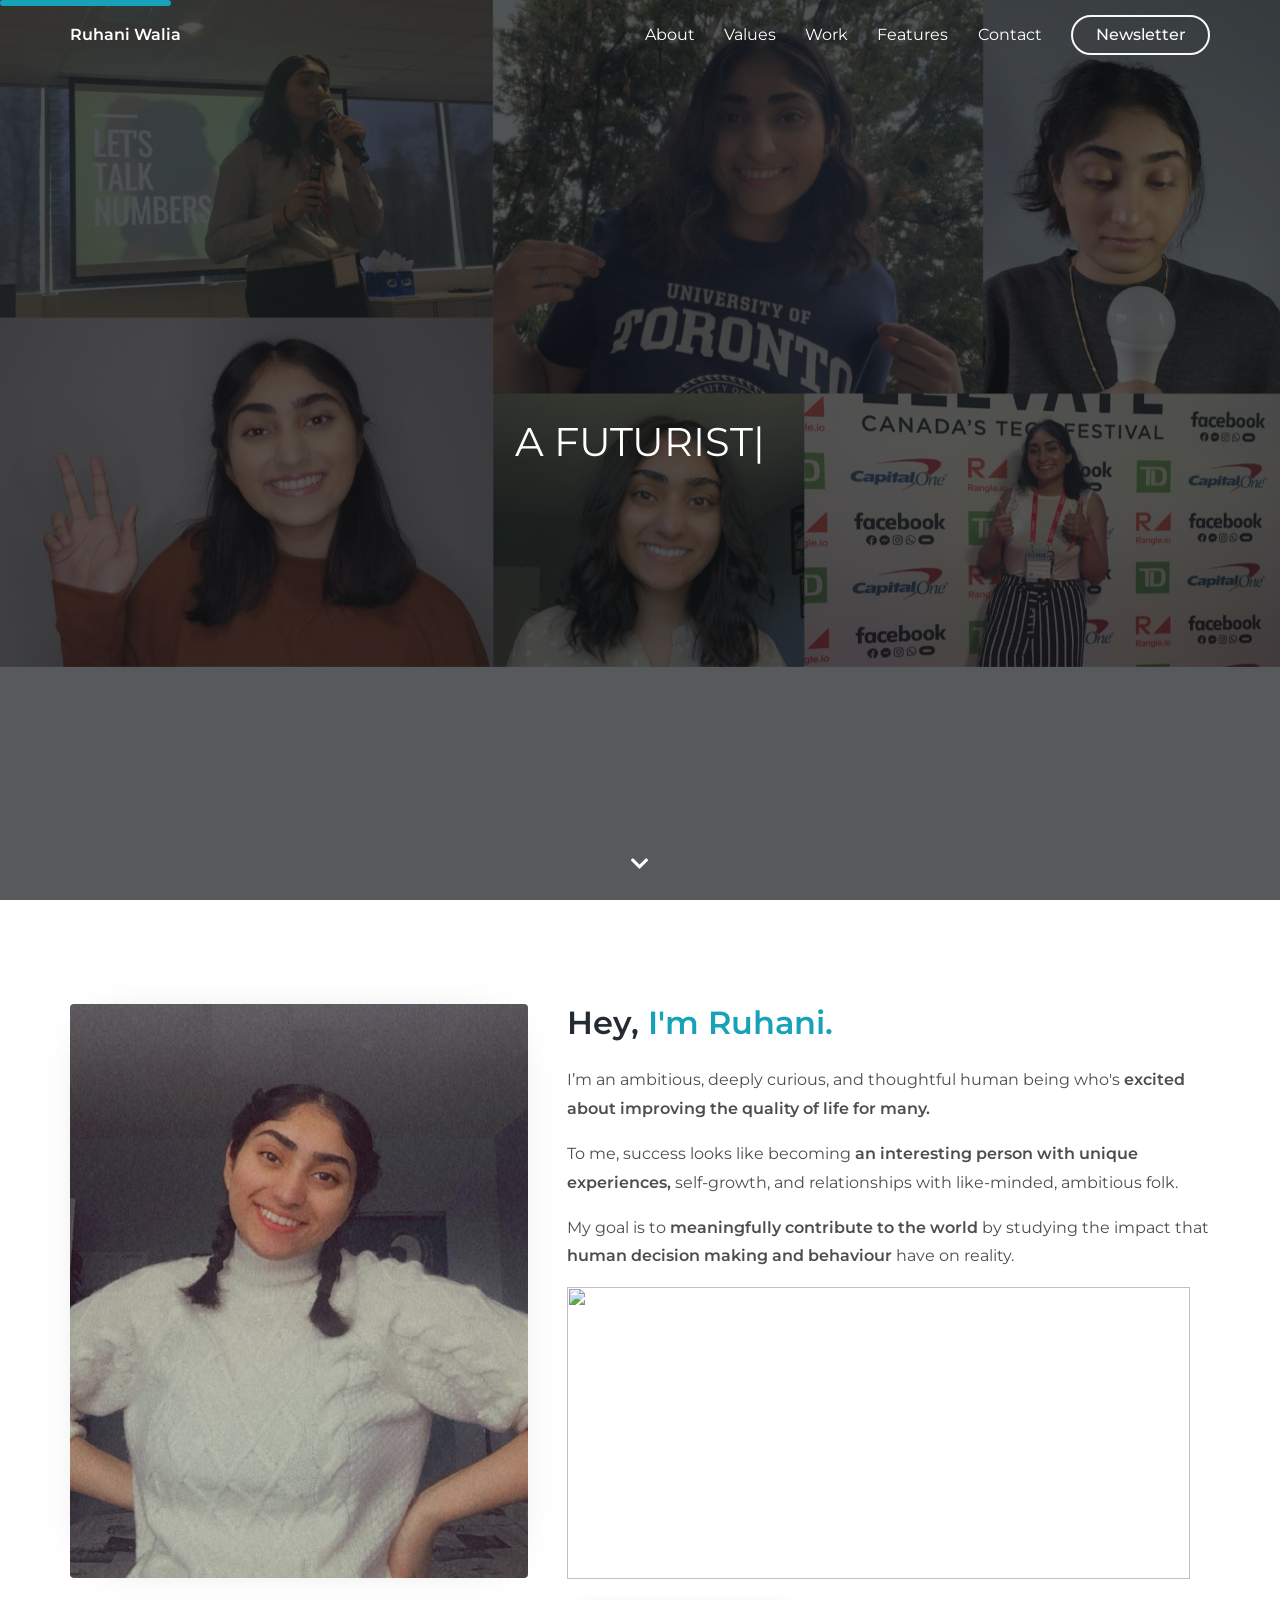
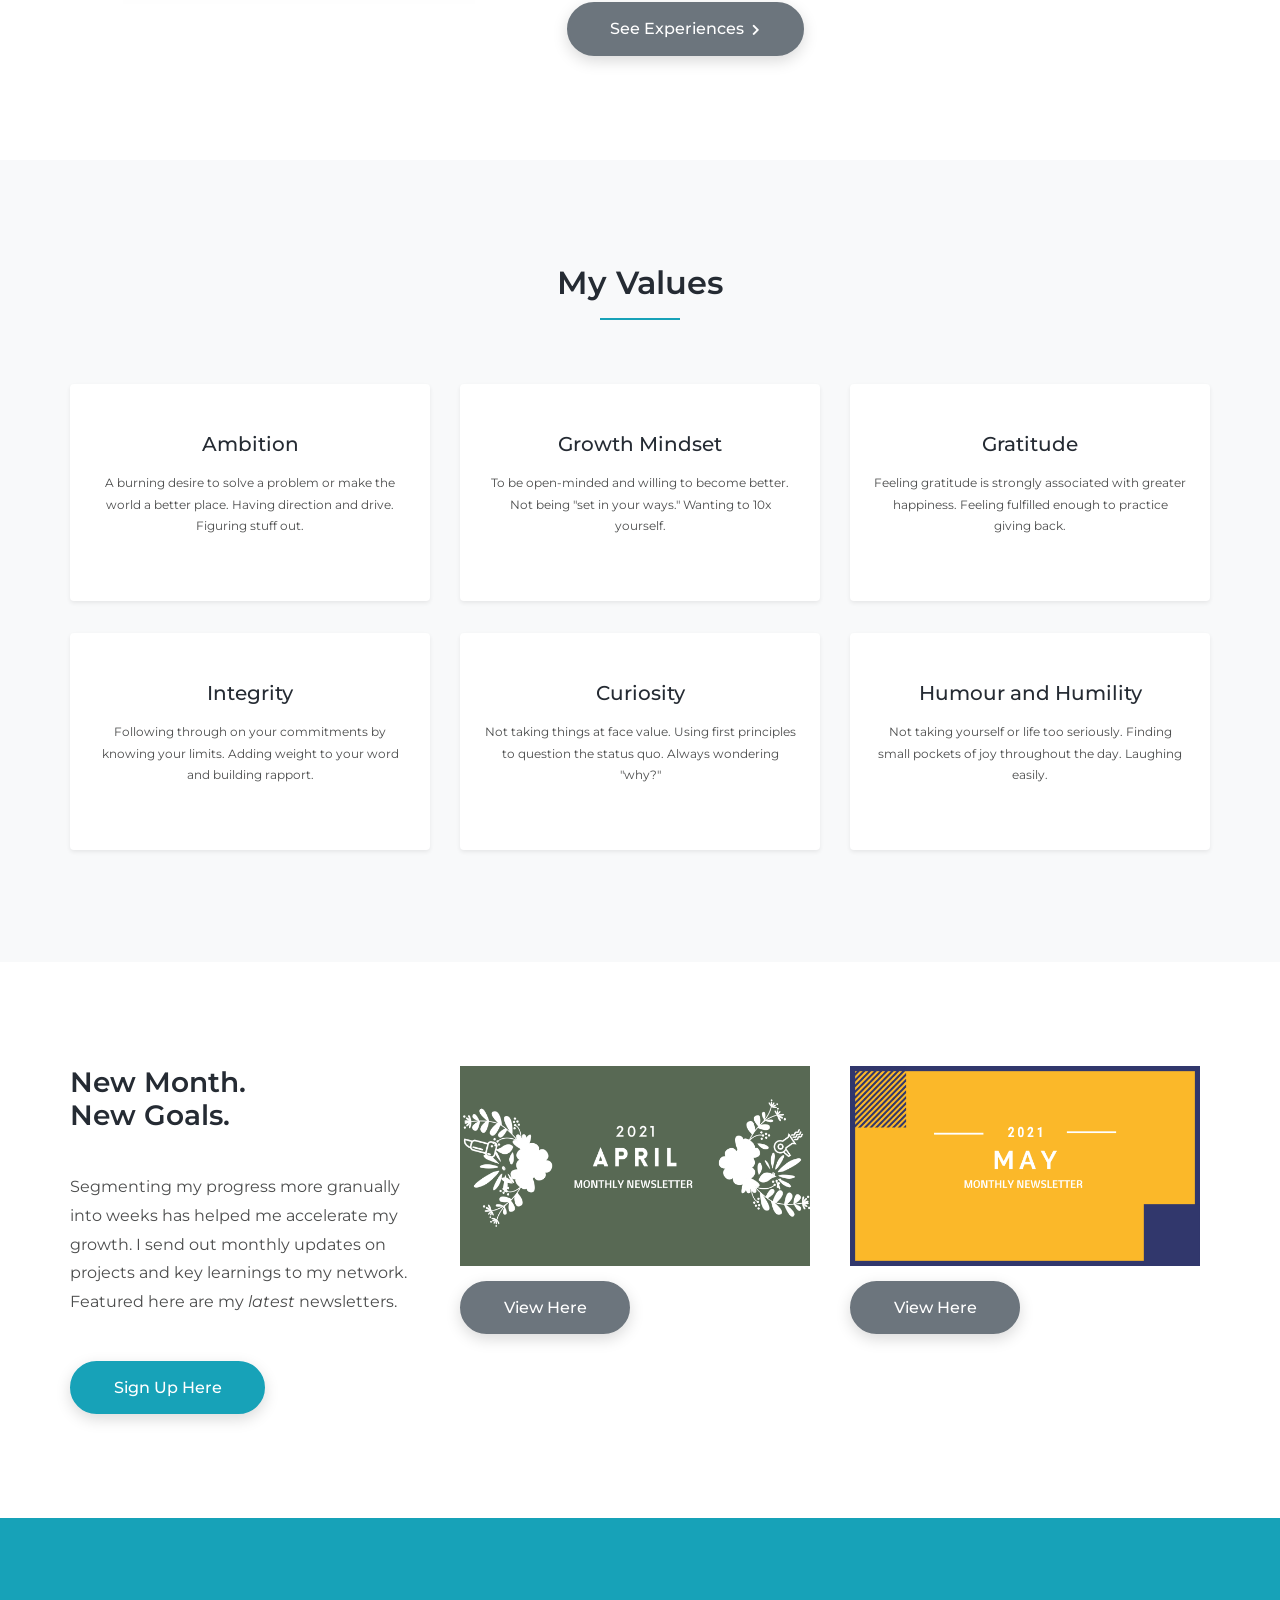
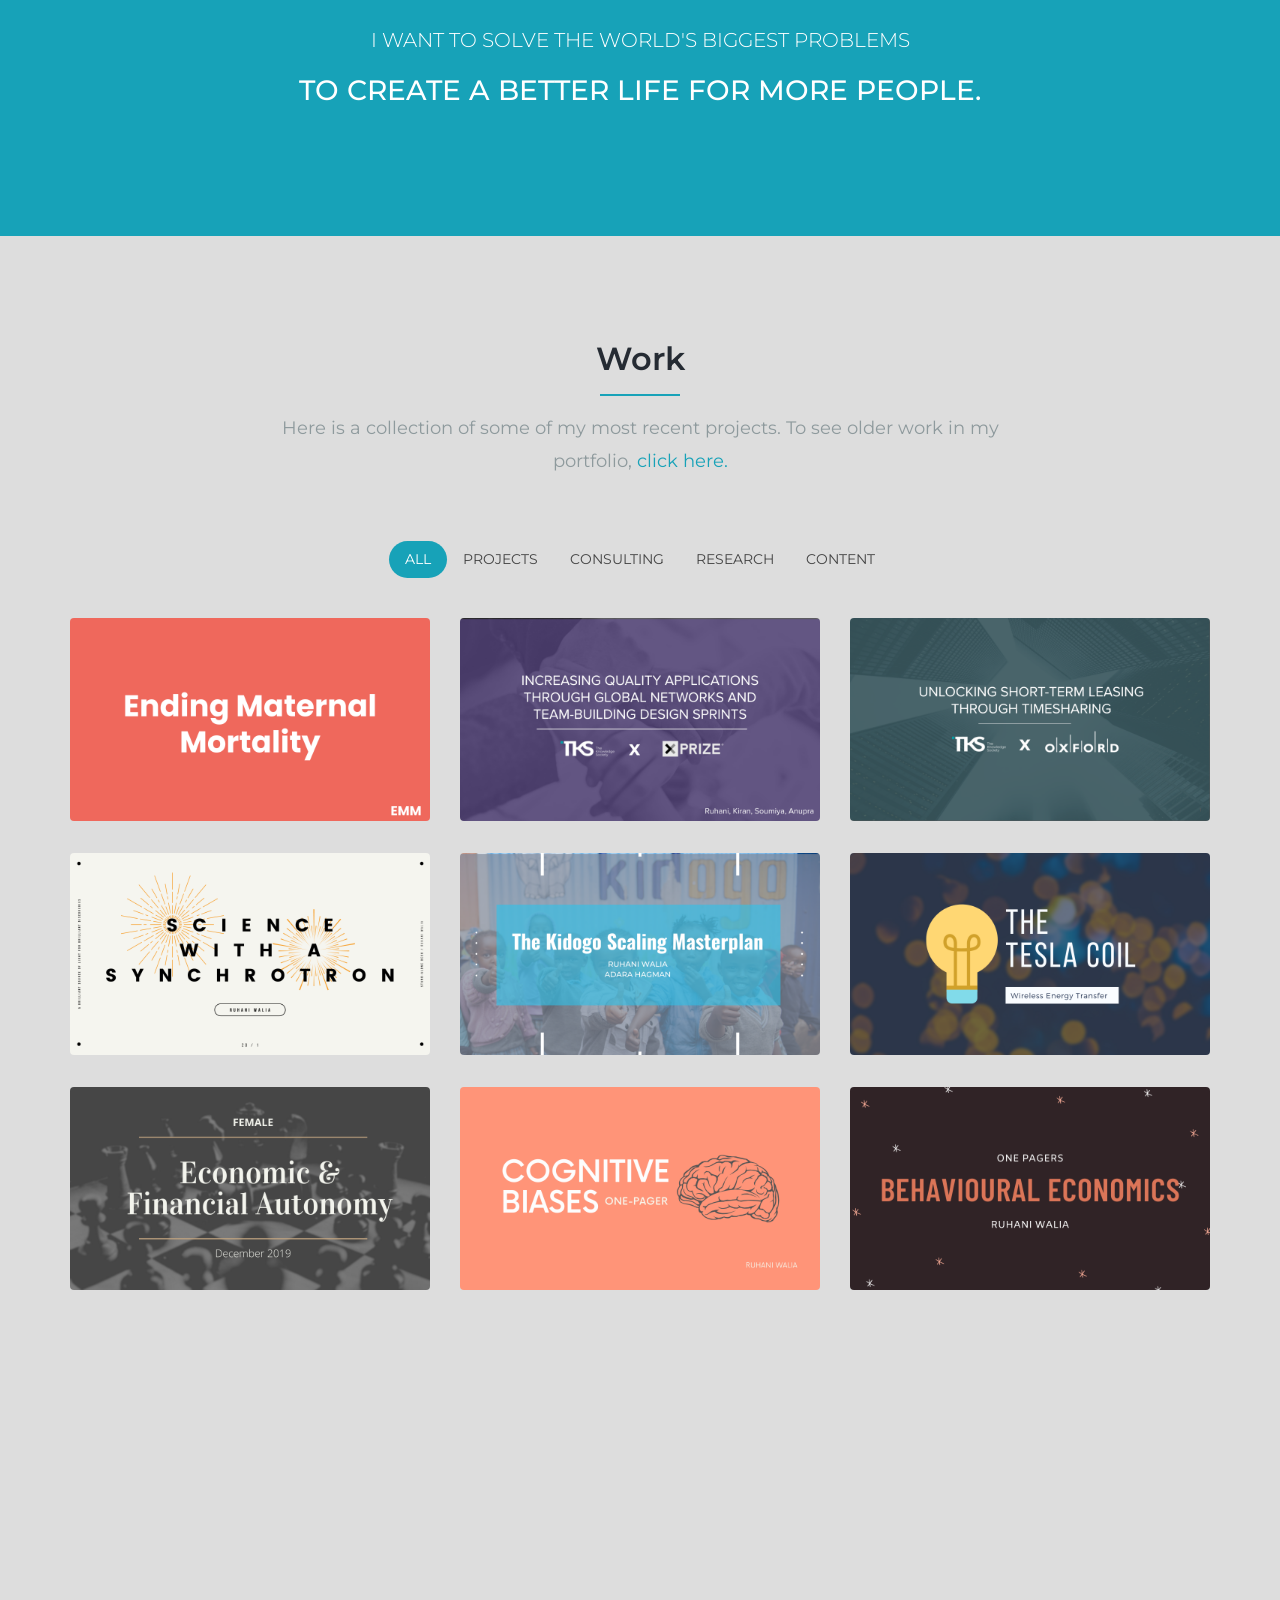
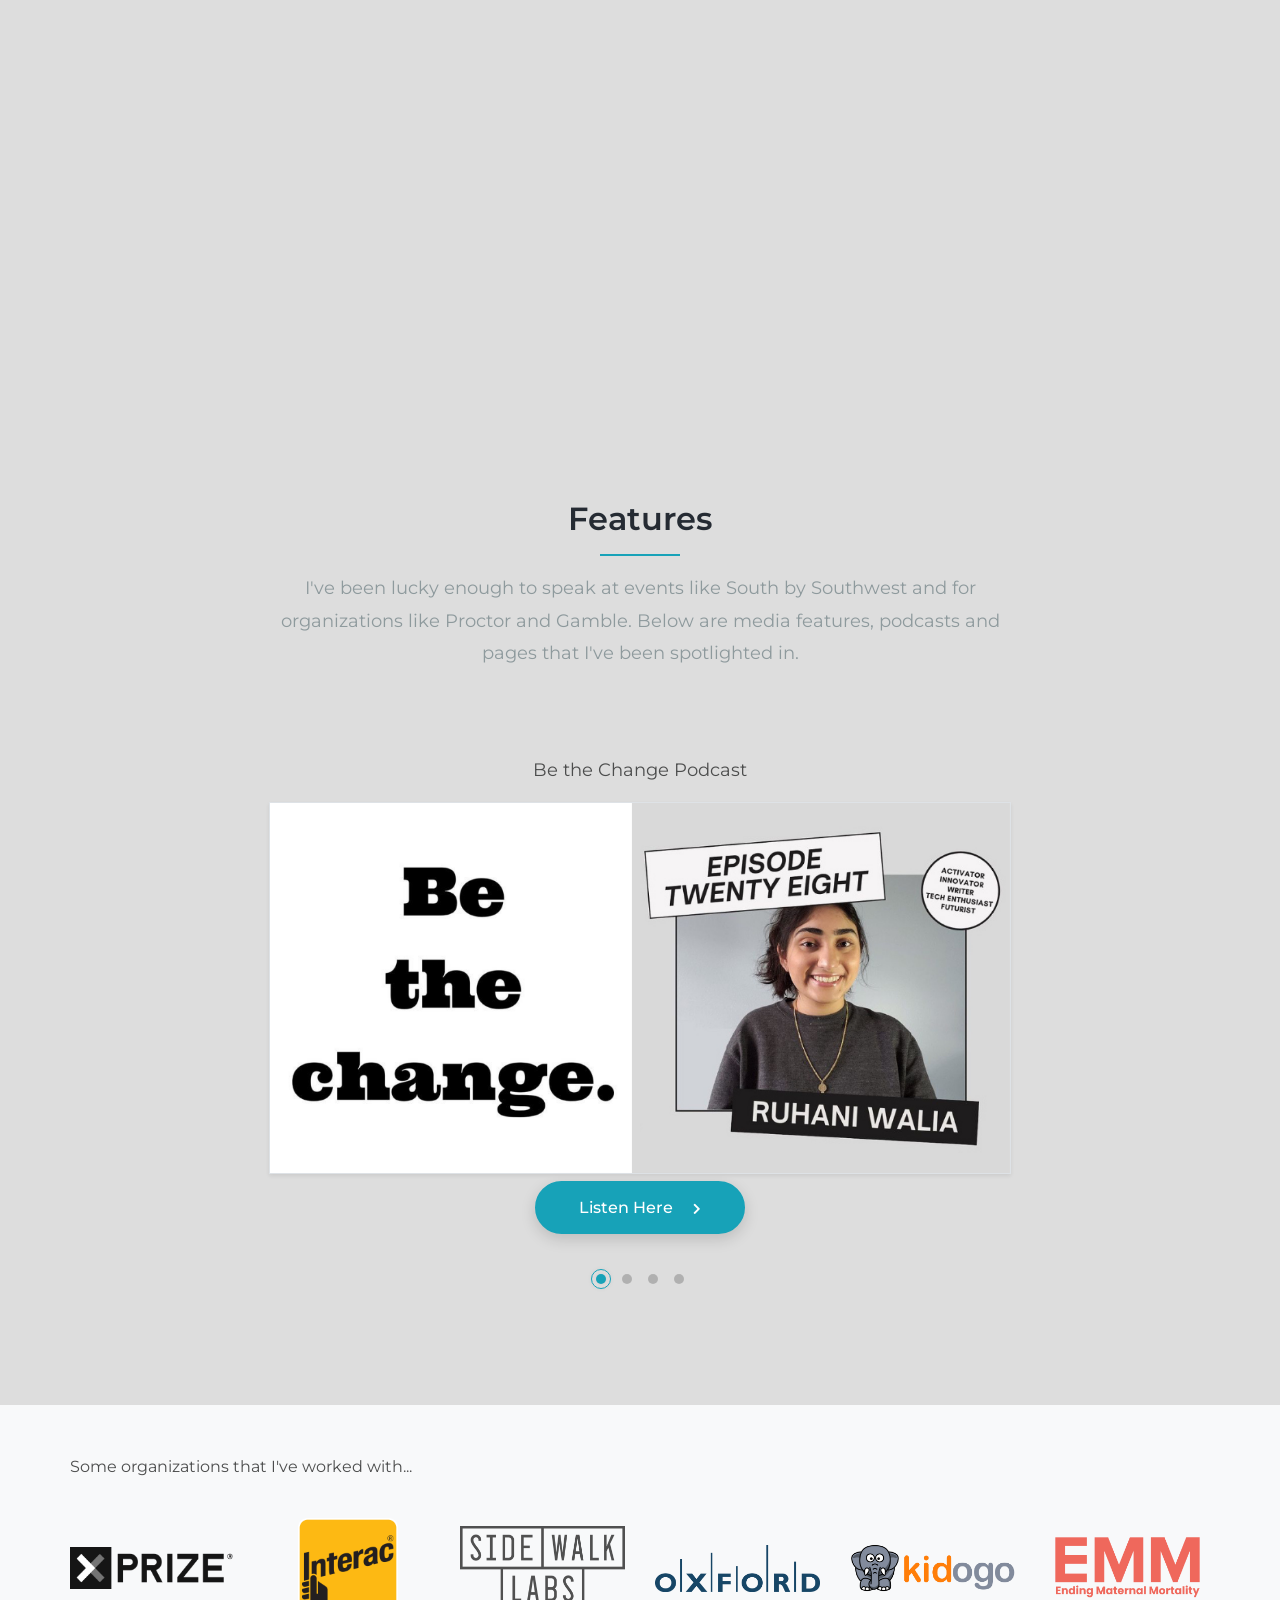
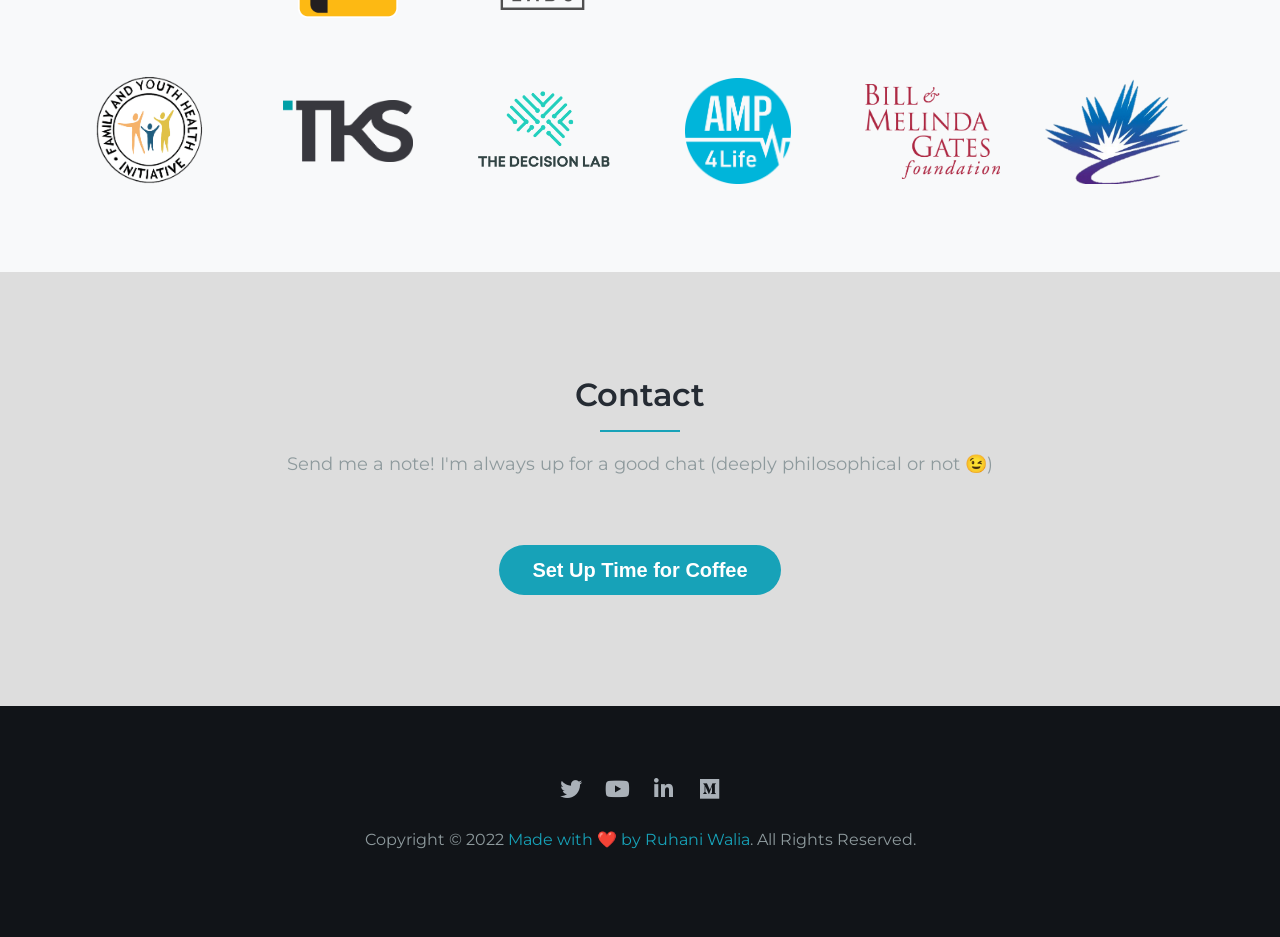
==== commit 20c944d3: "Update index.html" ====
--- a/index.html
+++ b/index.html
@@ -125,7 +125,7 @@
             <p>I’m an ambitious, deeply curious, and thoughtful human being who's<strong class="font-weight-600"> excited about improving the quality of life for many.</strong></p>
             <p>To me, success looks like becoming <strong class="font-weight-600">an interesting person with unique experiences,</strong> self-growth, and relationships with like-minded, ambitious folk. 
             <p>My goal is to <strong class="font-weight-600">meaningfully contribute to the world</strong> by studying the impact that <strong class="font-weight-600">human decision making and behaviour</strong> have on reality.</p>
-            <img class="portfolio-img" src="images/Snapshot.png" height="292px" width="623px">
+            <img class="portfolio-img" src="images/homepage_snapshot" height="292px" width="623px">
             <a class="btn btn-secondary rounded-pill mt-3" data-toggle="modal" data-target="#experiences" href="#">See Experiences<span class="text-1 ml-2"><i class="fas fa-chevron-right"></i></span></a> </div>                                
         </div>
       </div>
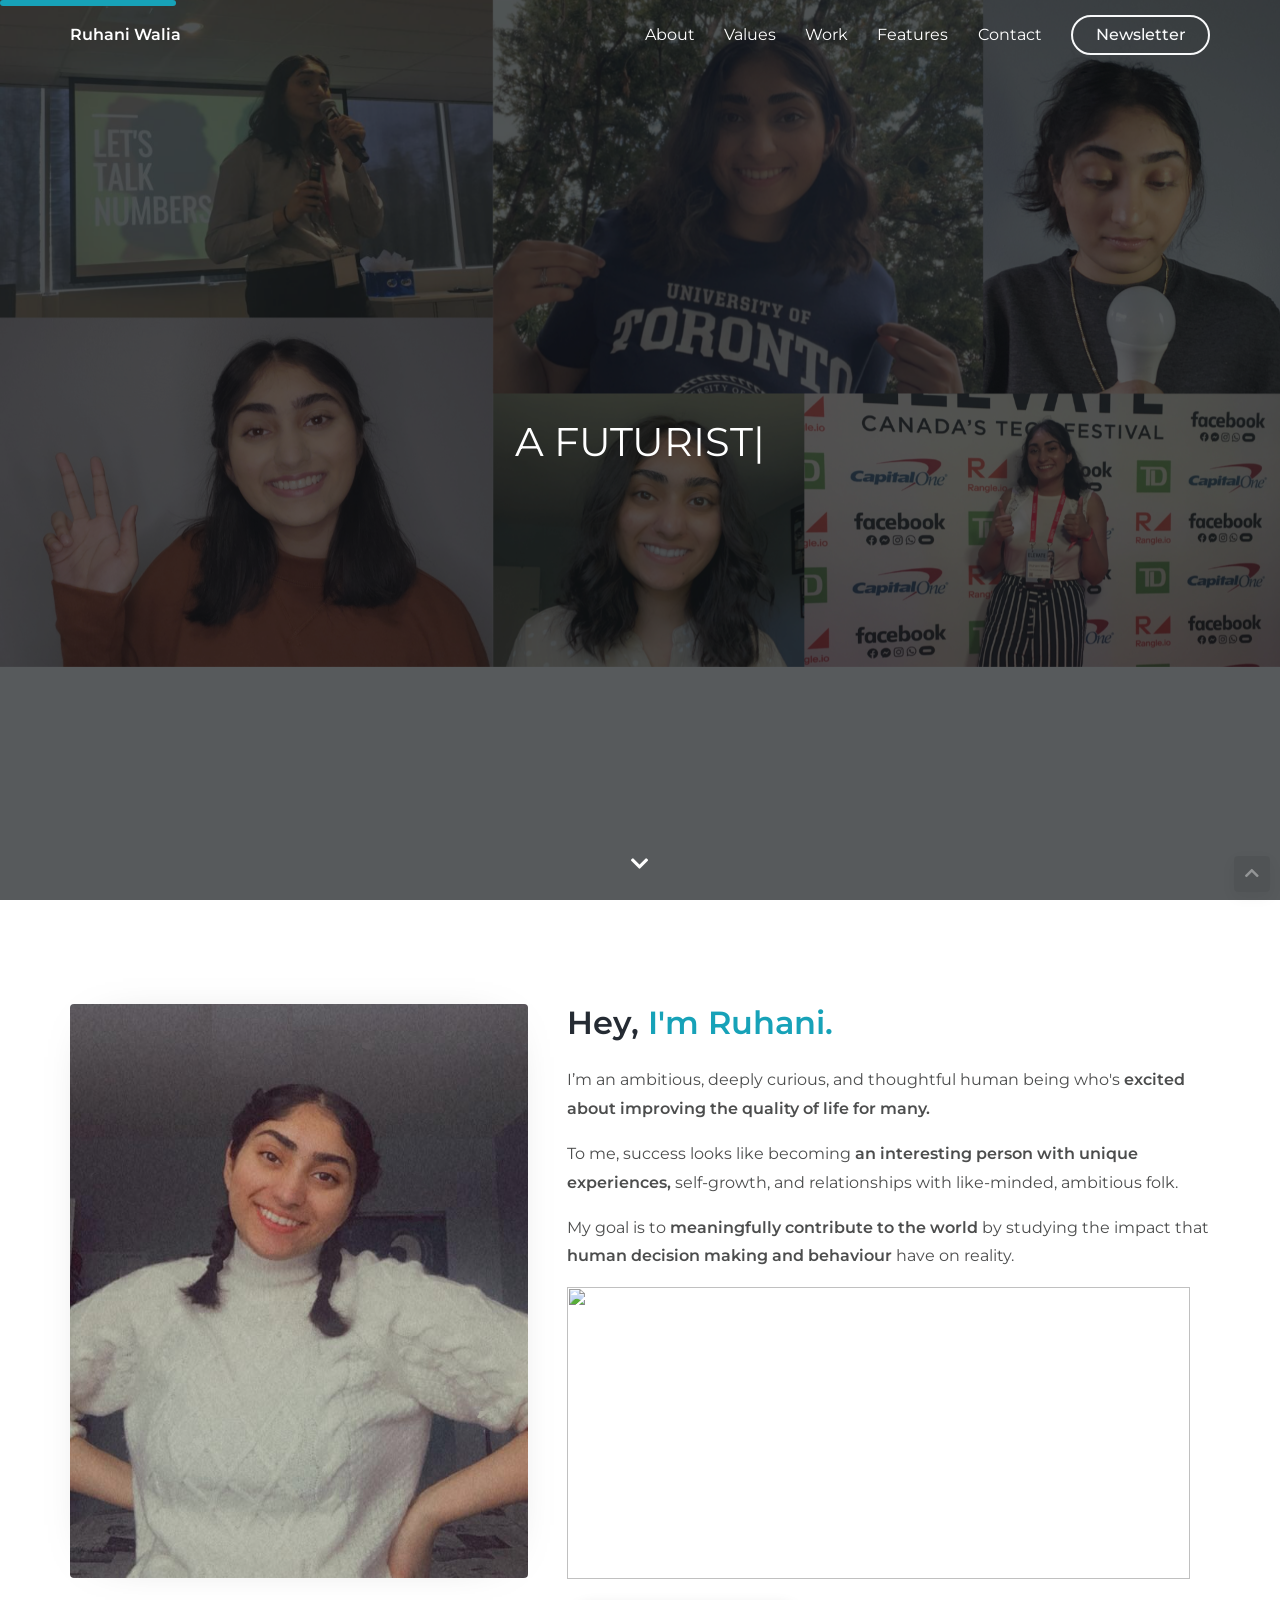
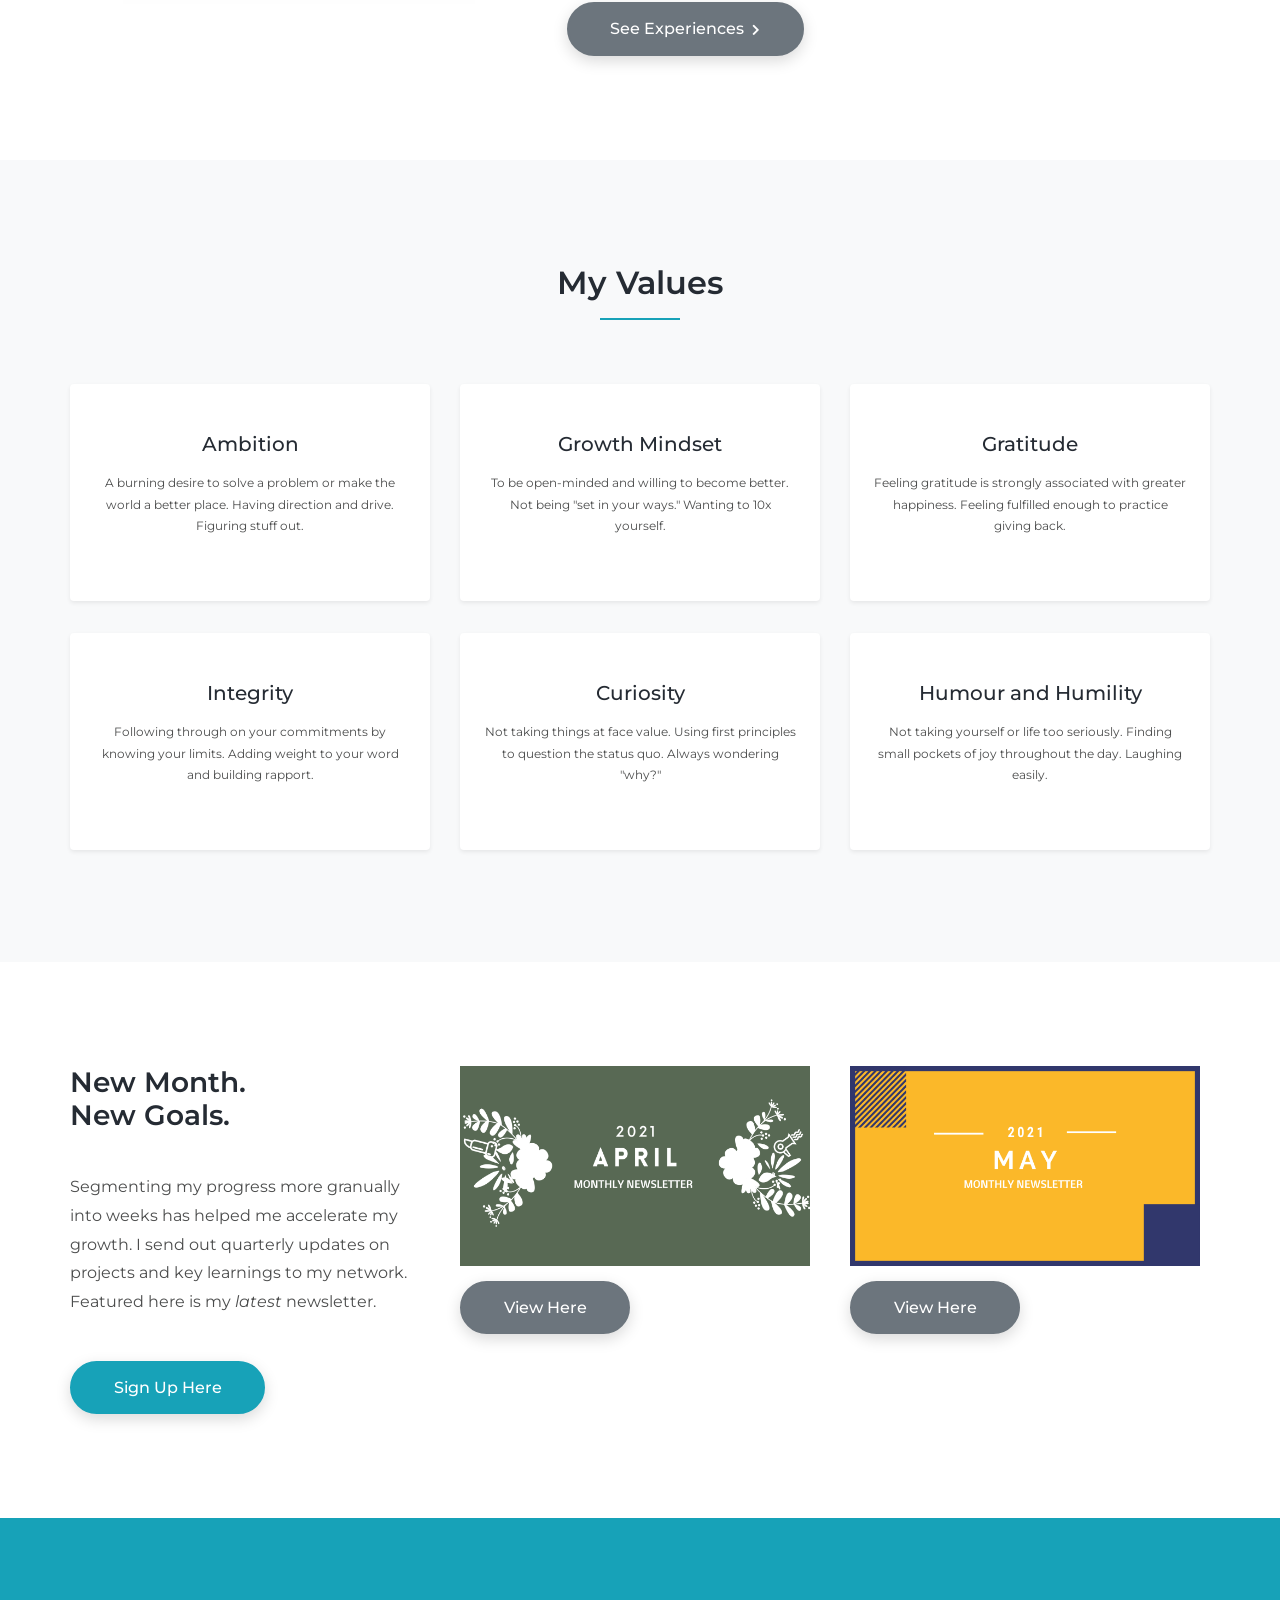
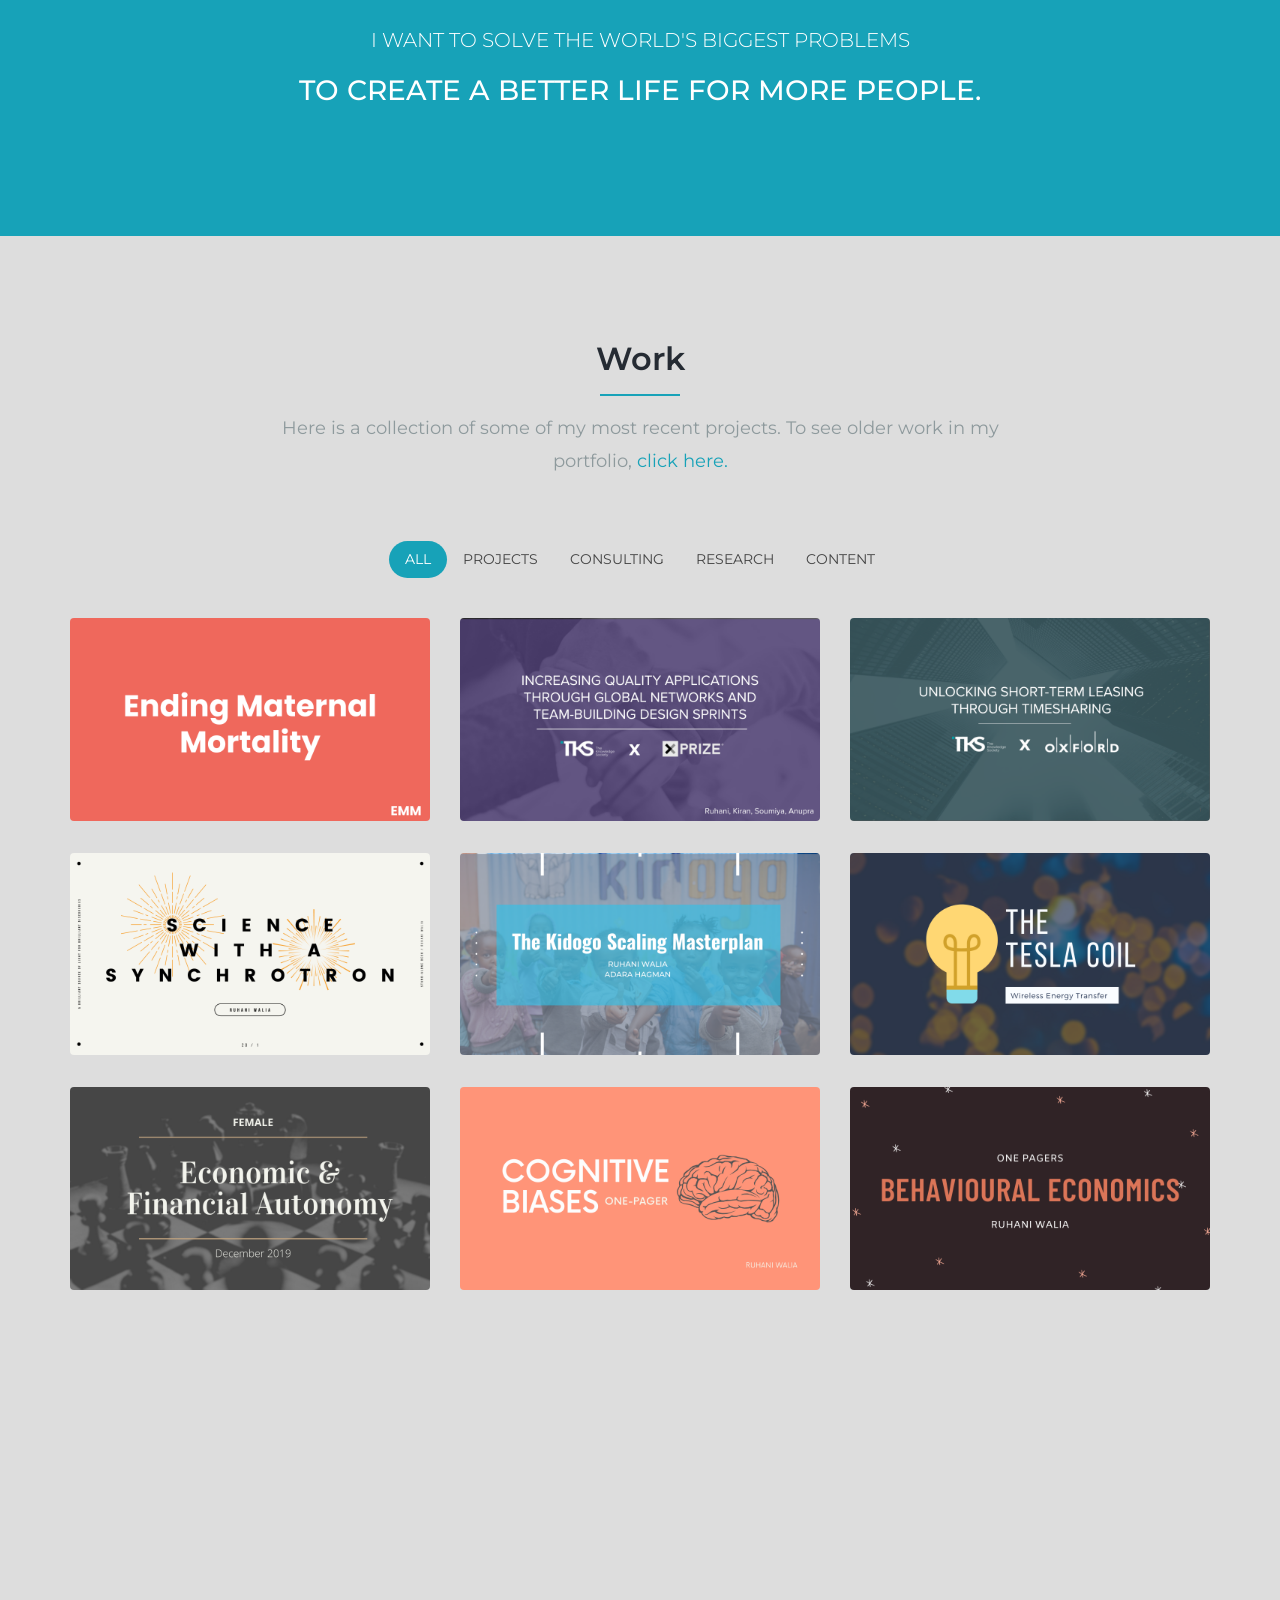
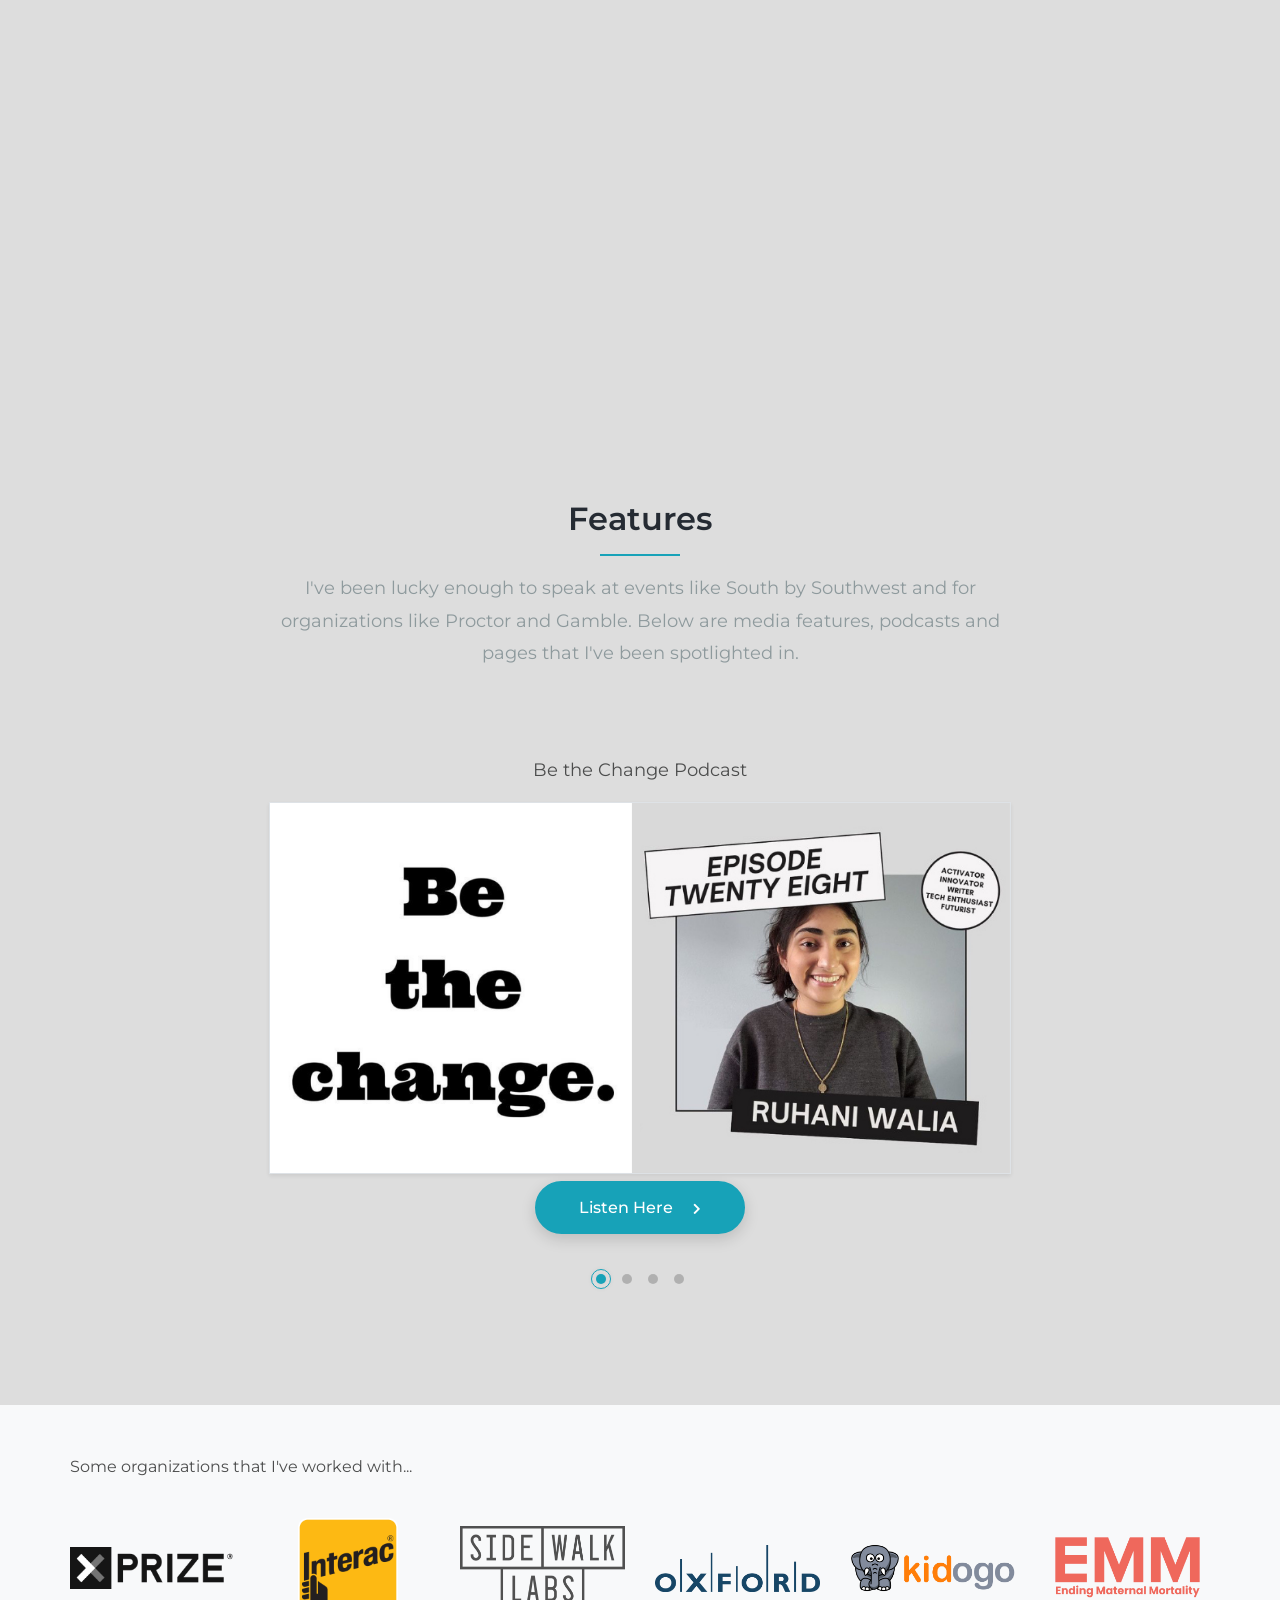
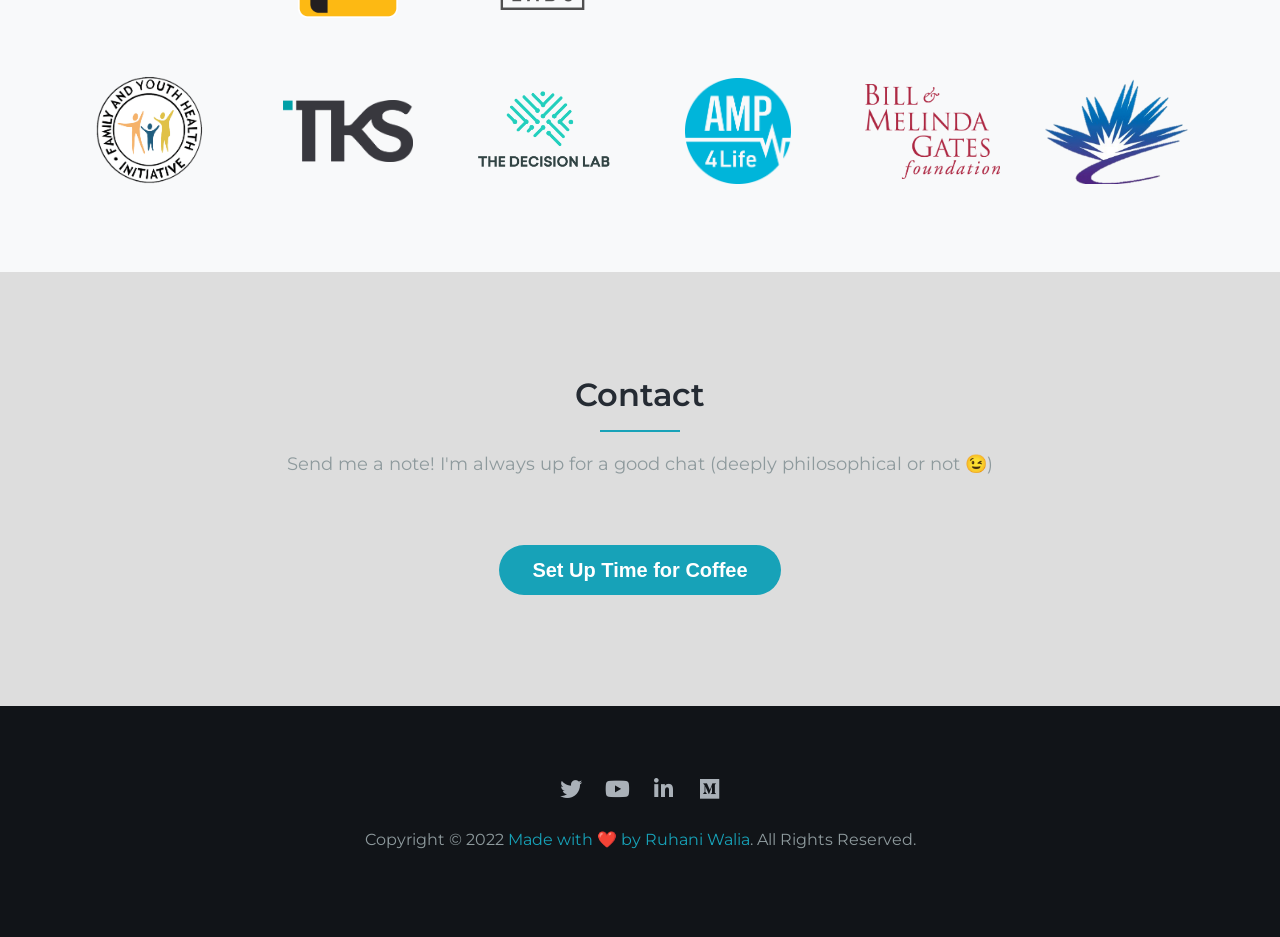
==== commit 1ab5410f: "Update index.html" ====
--- a/index.html
+++ b/index.html
@@ -208,7 +208,7 @@
                   </div>
                 </div>
                 
-                <p>Segmenting my progress more granually into weeks has helped me accelerate my growth. I send out monthly updates on projects and key learnings to my network. Featured here are my <i>latest</i> newsletters. </p>
+                <p>Segmenting my progress more granually into weeks has helped me accelerate my growth. I send out quarterly updates on projects and key learnings to my network. Featured here is my <i>latest</i> newsletter. </p>
                    <div class="btn-bar" allign="center"> <br>
                  <a class="btn btn-primary rounded-pill mt-1" href="https://www.subscribepage.com/ruhaniwaliawebsite" class="m-btn m-btn-theme" target="_blank">Sign Up Here</a>
                 </div> 
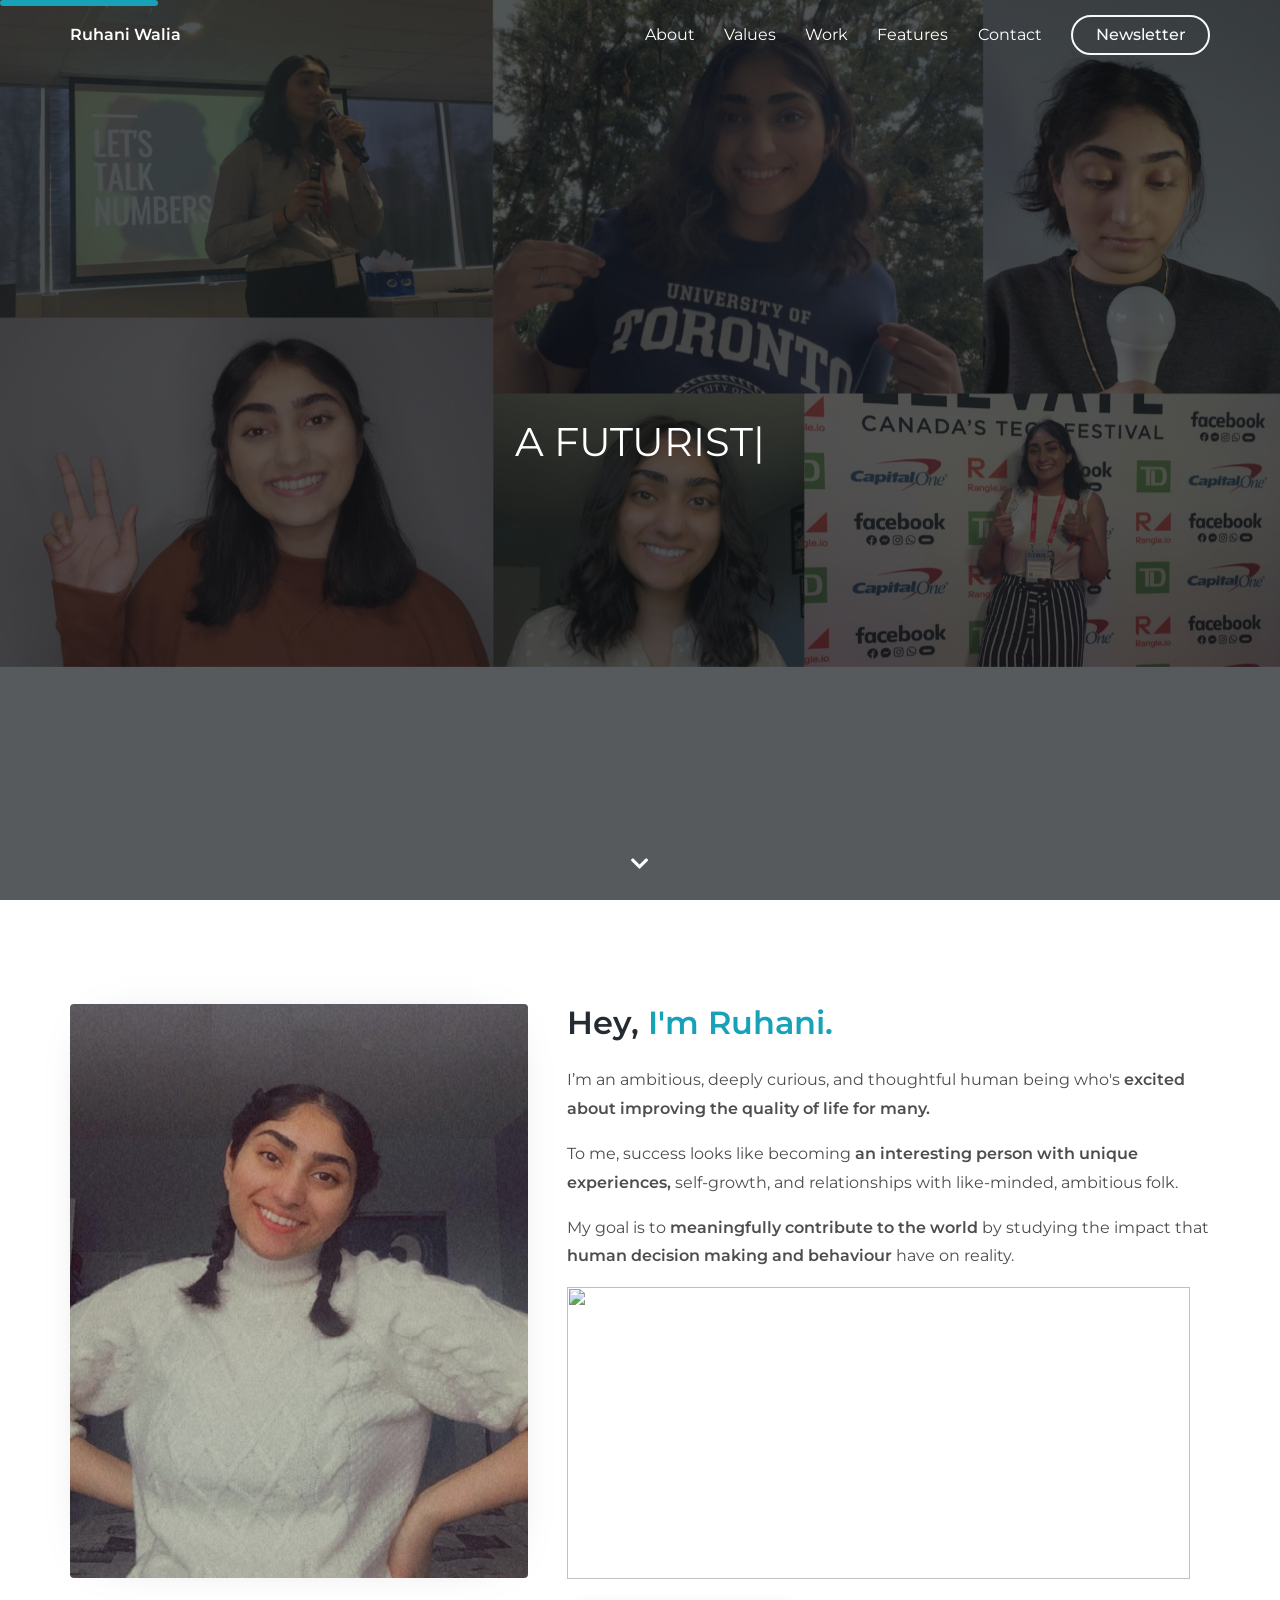
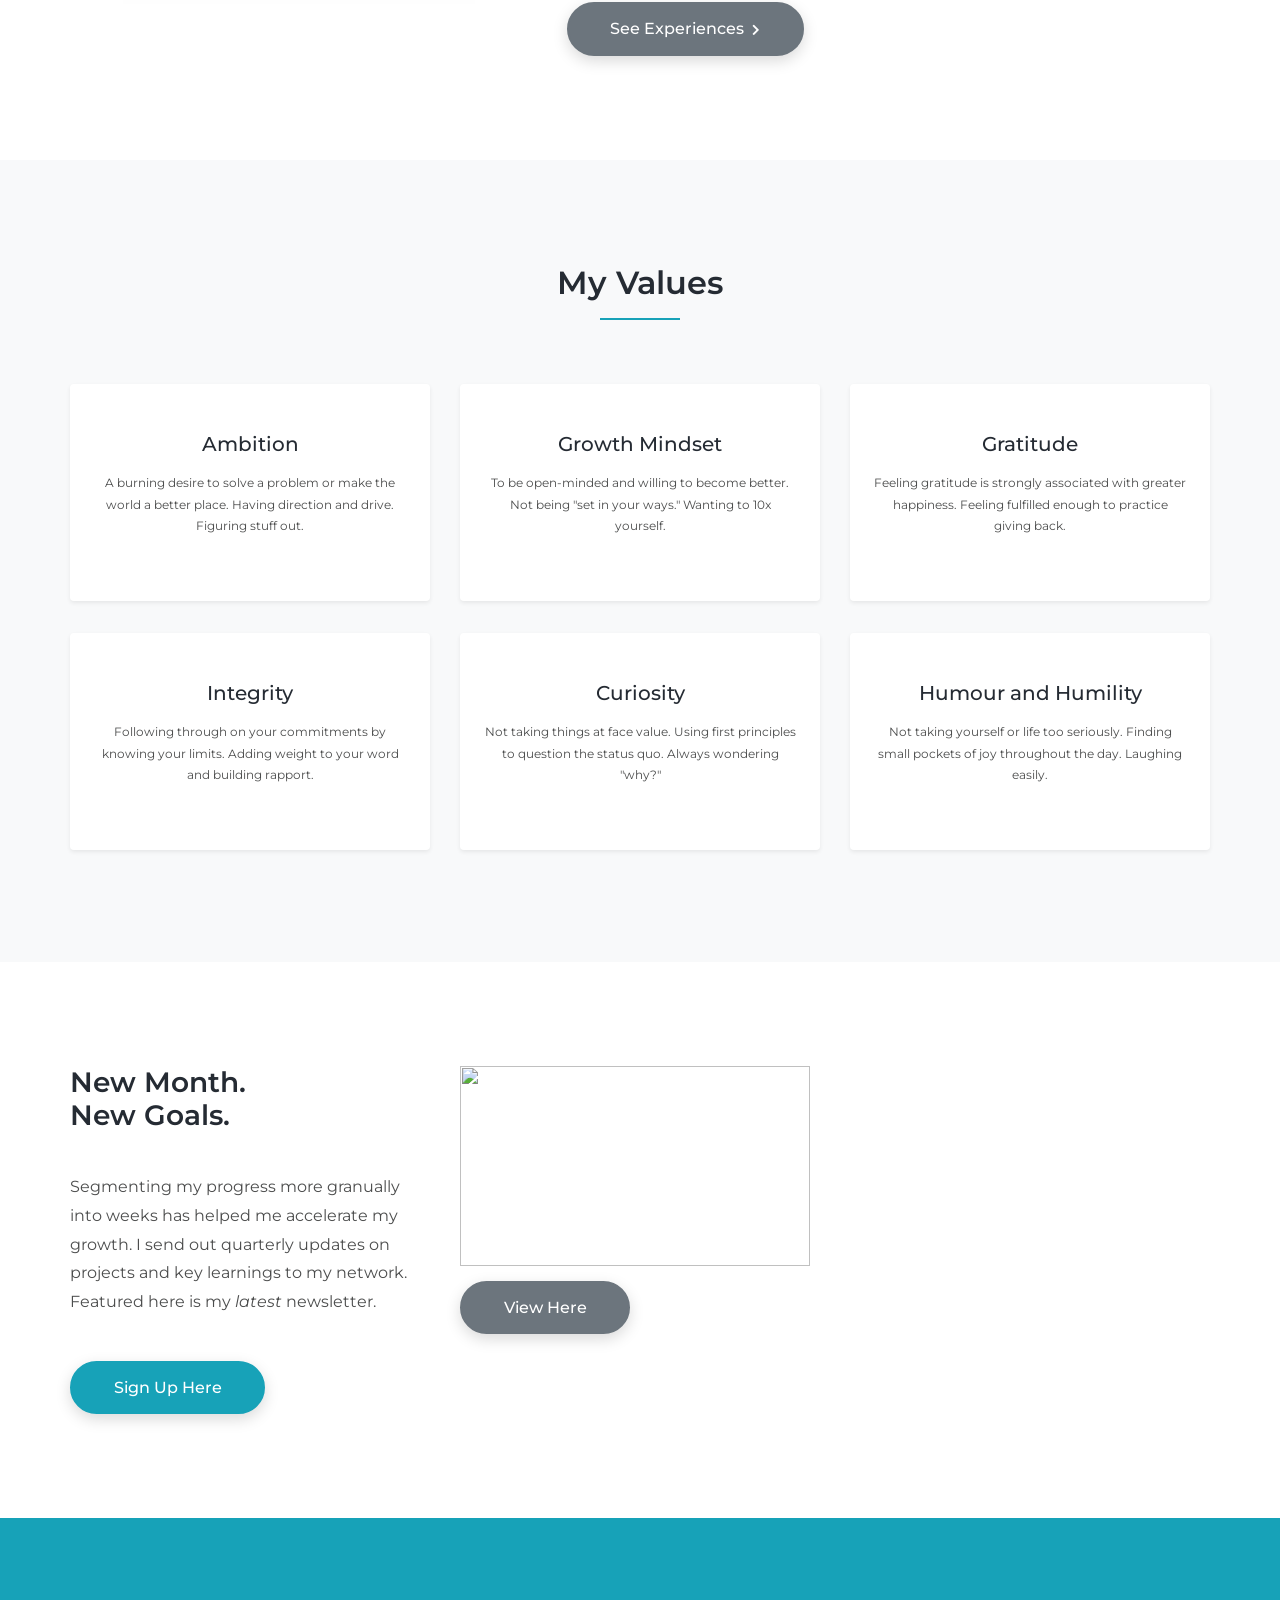
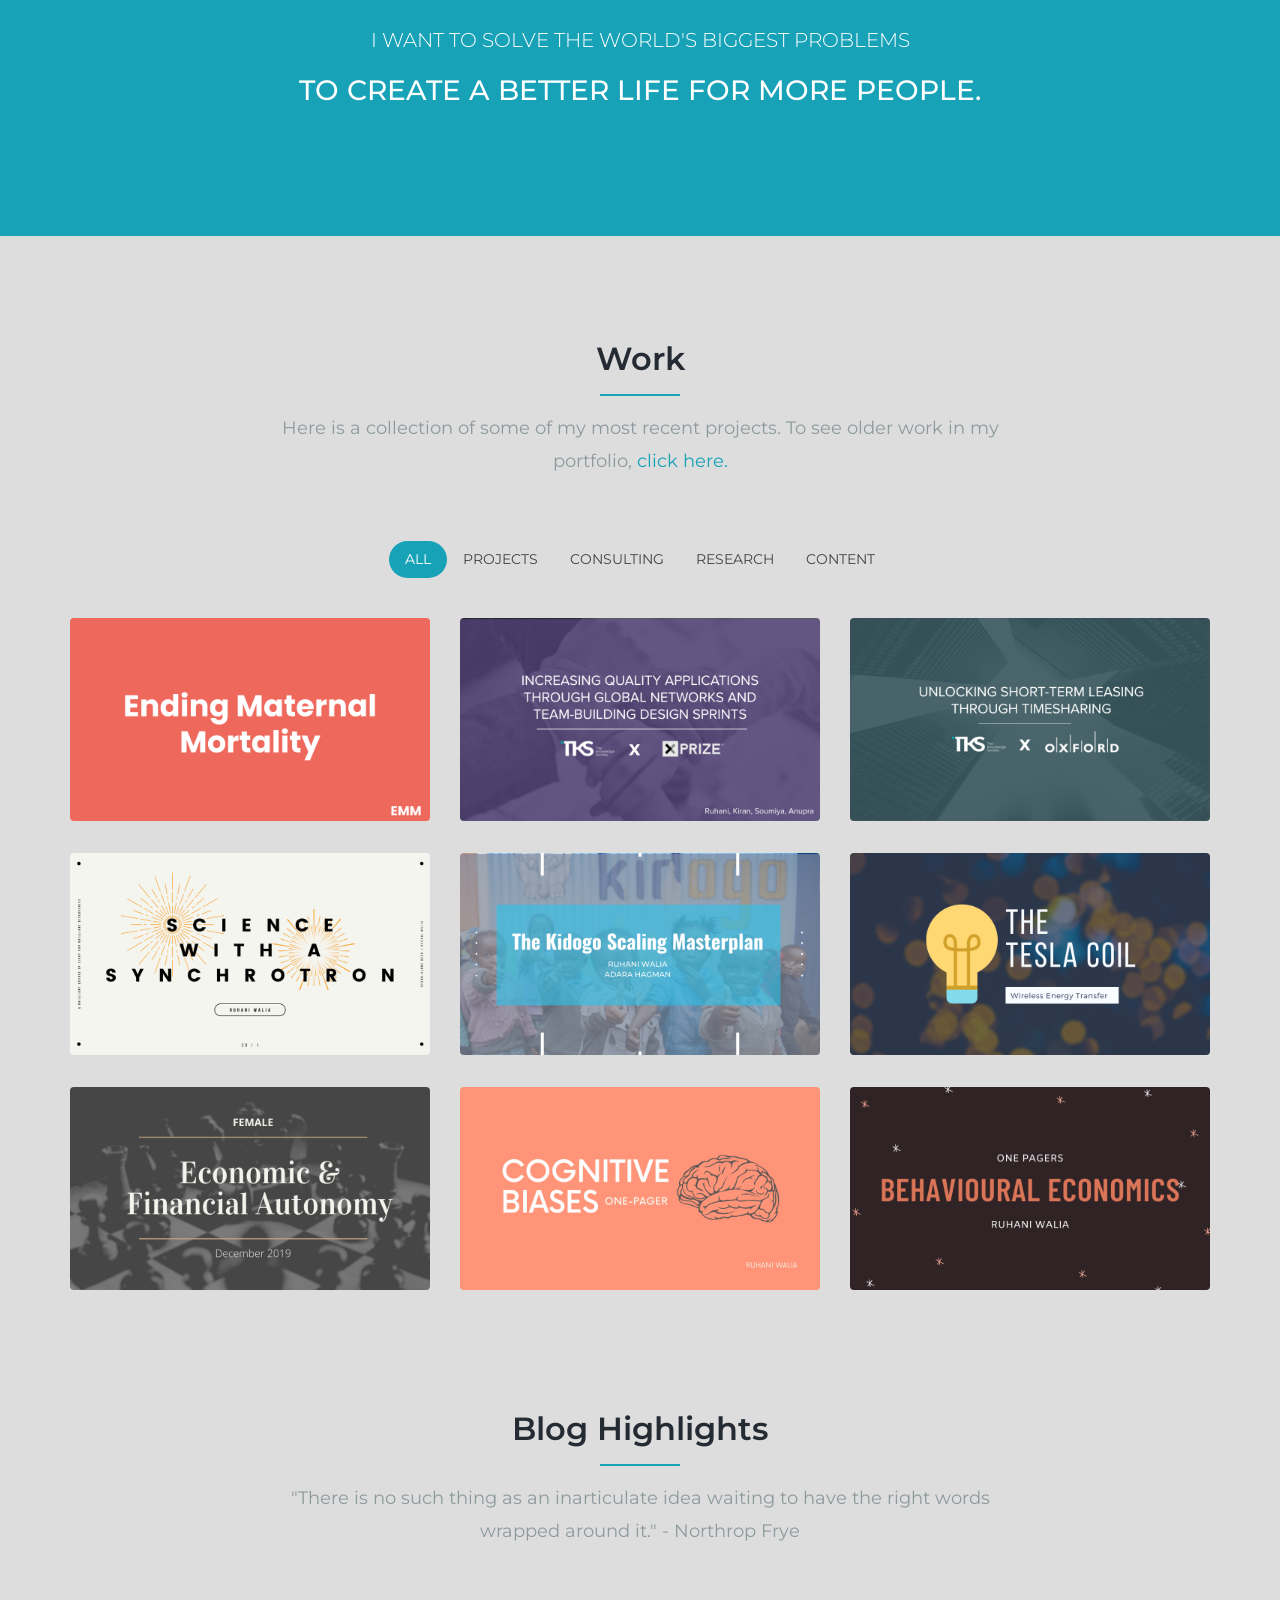
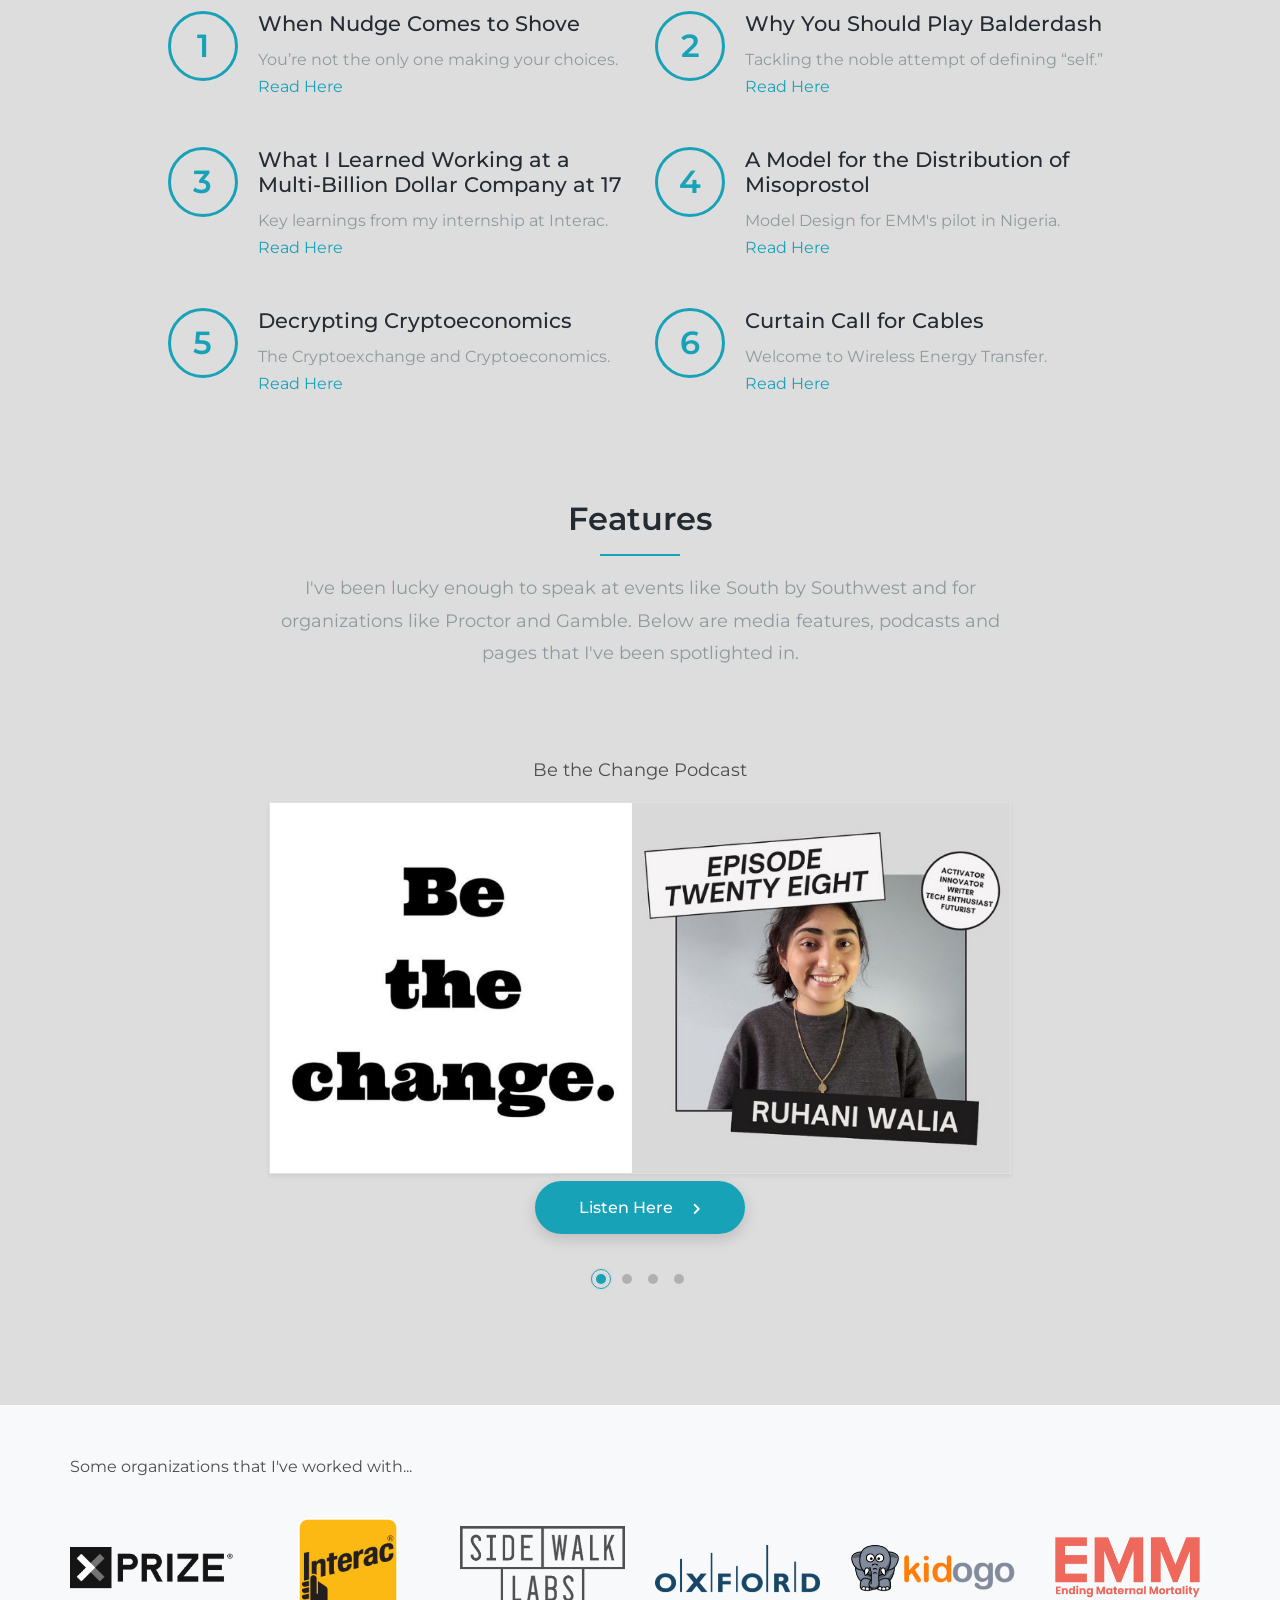
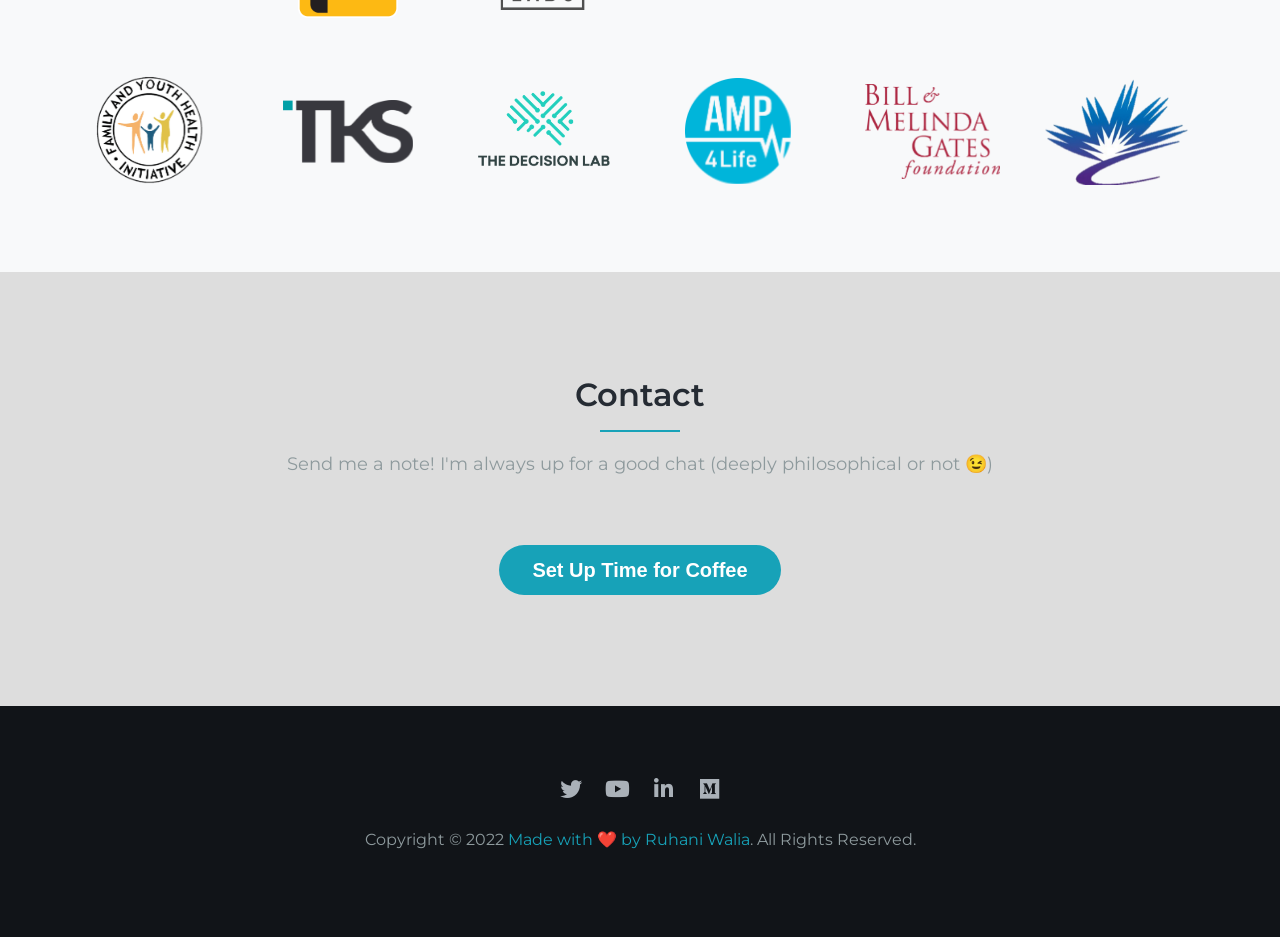
==== commit 3fd9f005: "Update index.html" ====
--- a/index.html
+++ b/index.html
@@ -218,19 +218,12 @@
             <div class="col-md-6 col-lg-4 wow fadeInLeft">
               <div class="resume-row">
                 <div class="resume-box">
-                  <a href="https://preview.mailerlite.com/k9v6u0" target="_blank"><img src="images/april2021.png" height="200px" width="350px"></a>
+                  <a href="https://preview.mailerlite.com/k9v6u0" target="_blank"><img src="images/summer2022.png" height="200px" width="350px"></a>
                           </div>   
                           <a class="btn btn-secondary rounded-pill mt-2" href="https://preview.mailerlite.com/k9v6u0" class="m-btn m-btn-theme" target="_blank">View Here</a>  
                 </div   
               </div>
             </div> <!-- col -->
-  
-            <div class="col-md-6 col-lg-4 wow fadeInRight">
-              <div class="resume-row">
-                <div class="resume-box">
-                    <a href="https://preview.mailerlite.com/g0x9d7" target="_blank"><img src="images/may2021.png" height="200px" width="350px"></a>
-                    <a class="btn btn-secondary rounded-pill mt-2" href="https://preview.mailerlite.com/g0x9d7" class="m-btn m-btn-theme" target="_blank">View Here</a>
-                </div>
               </div>
             </div> 
             </div
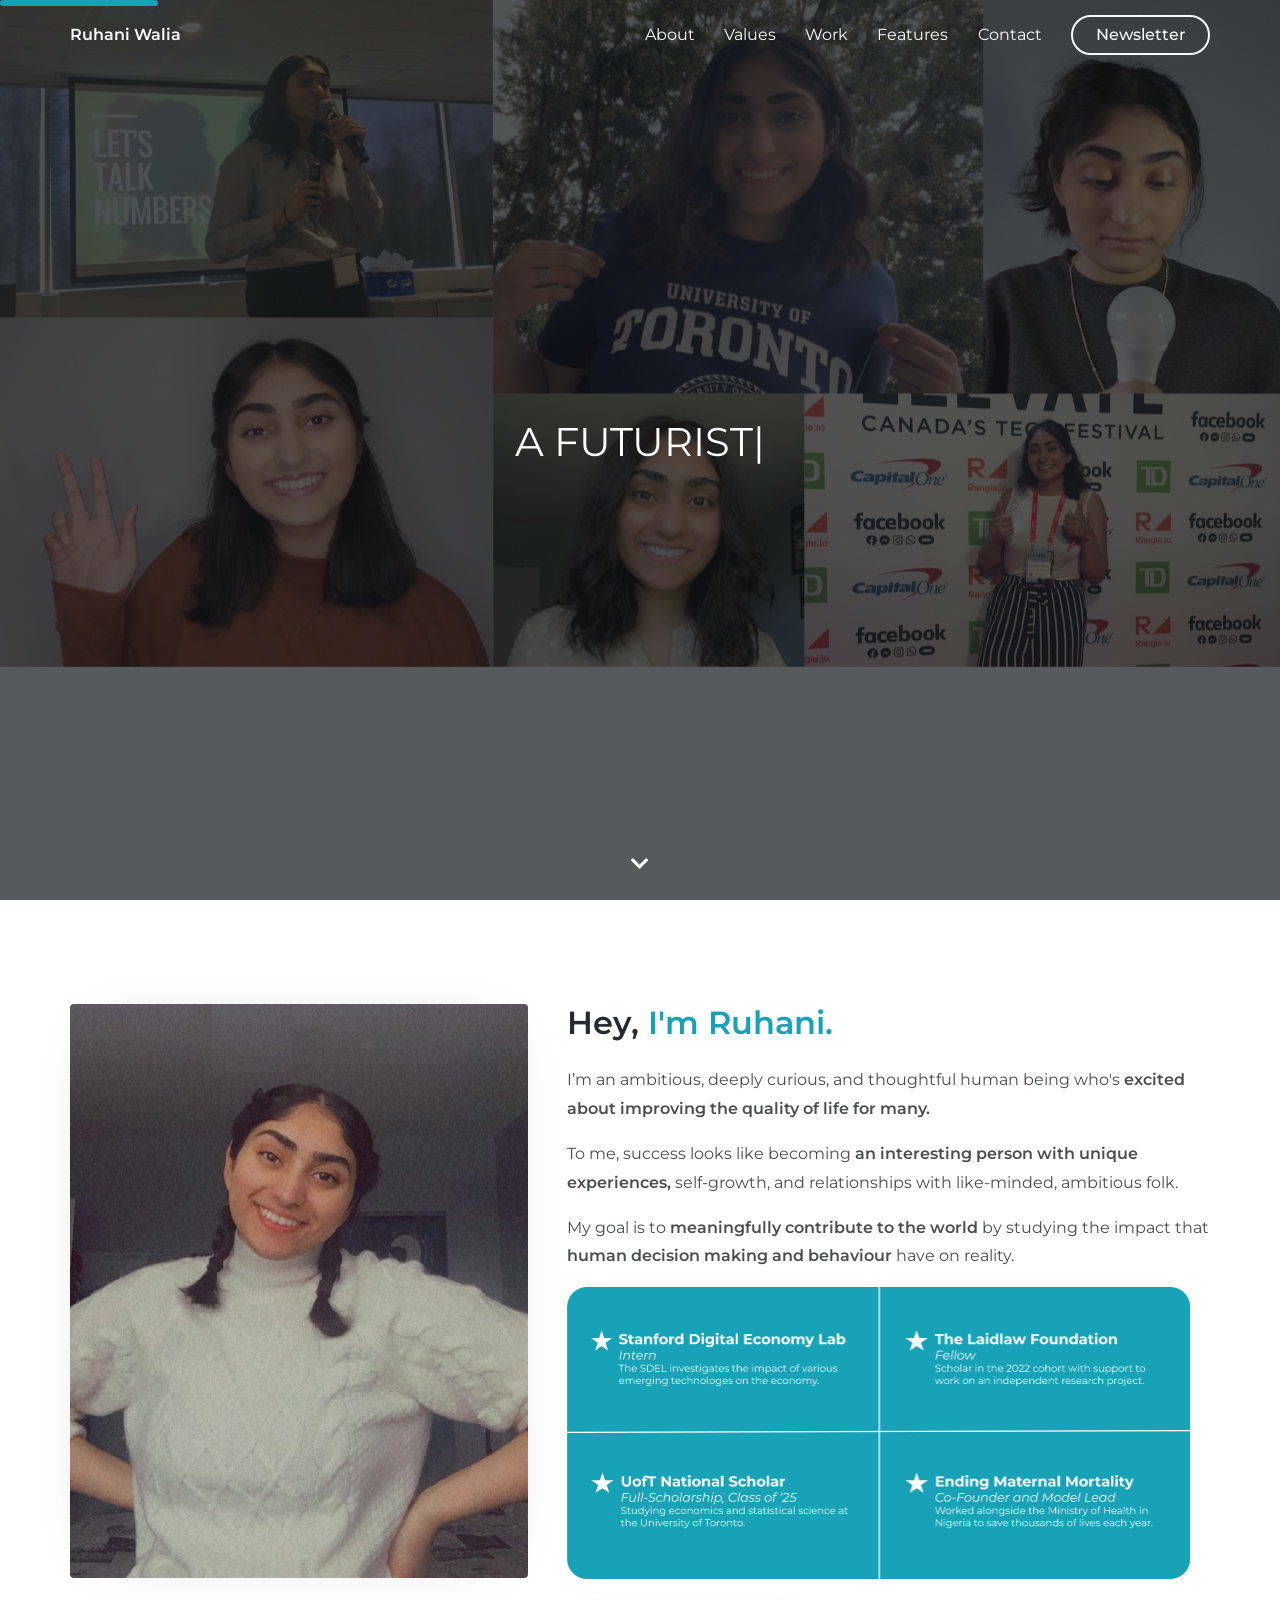
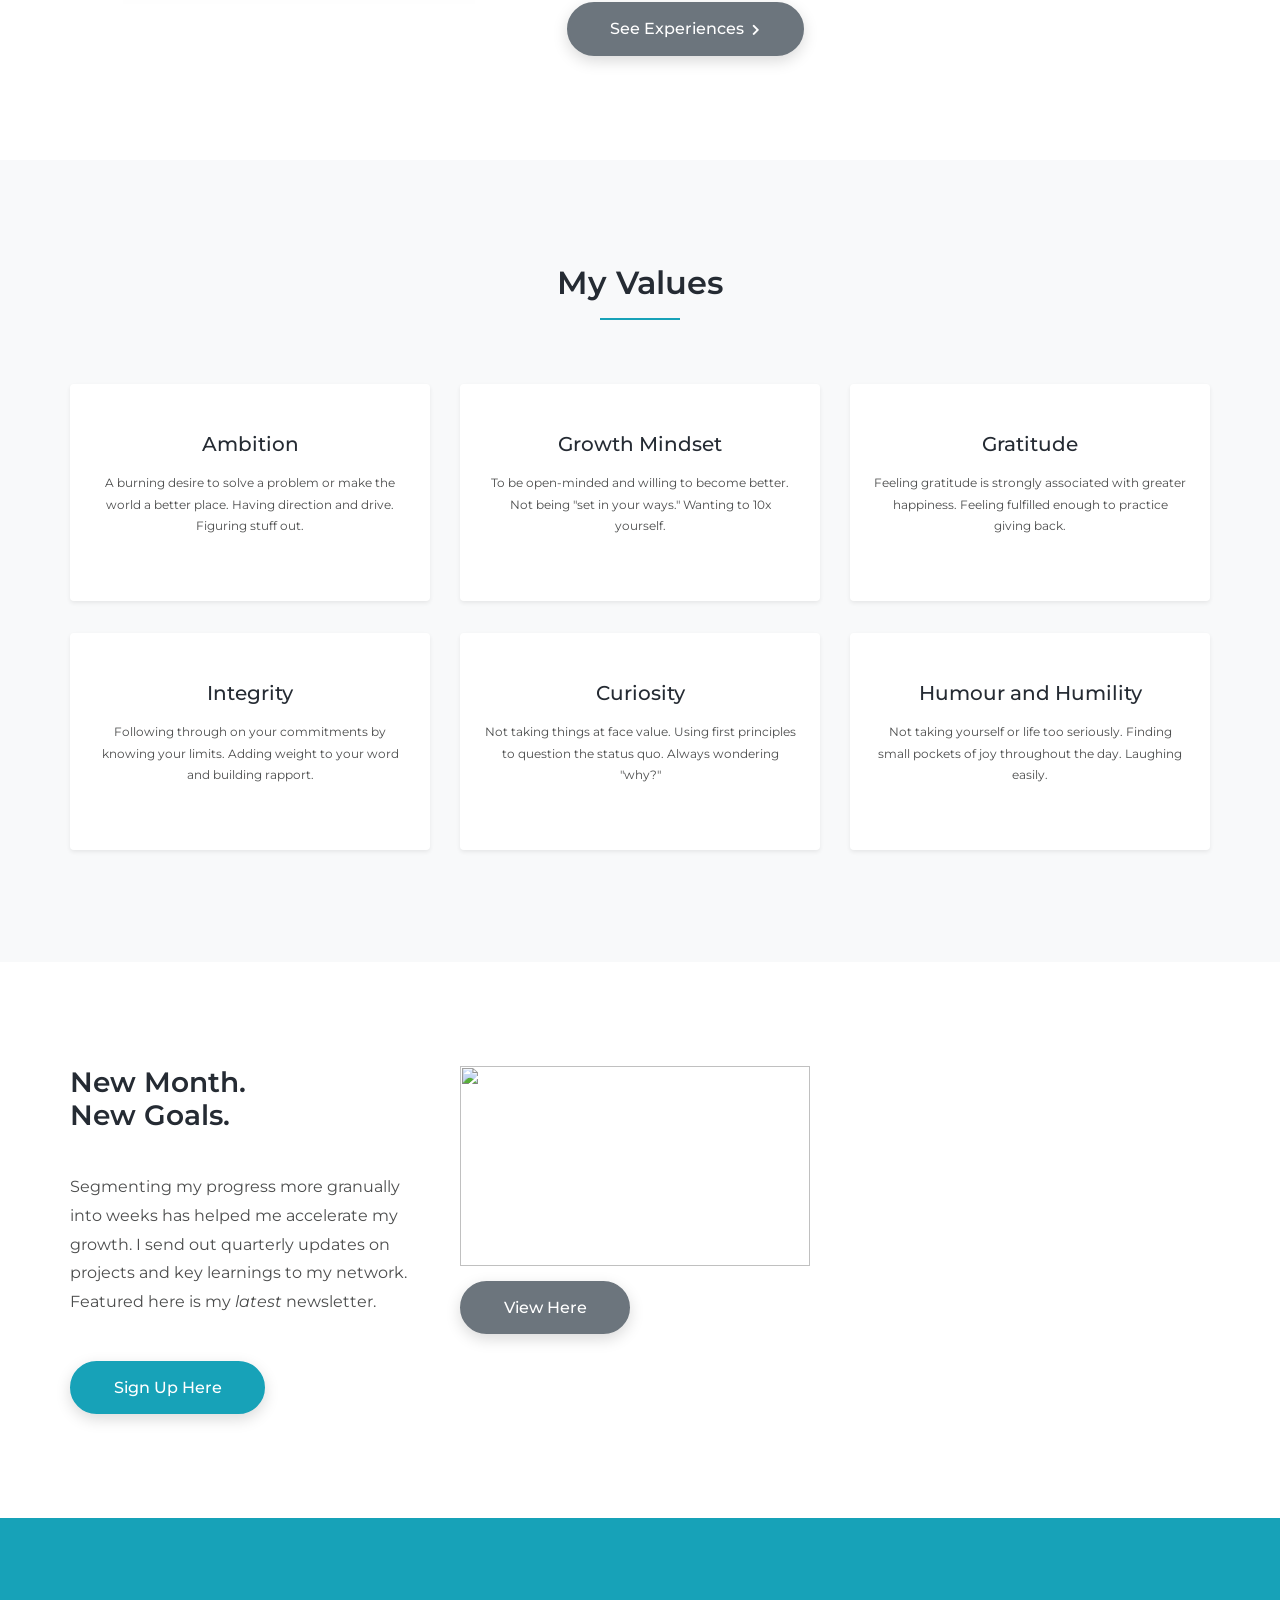
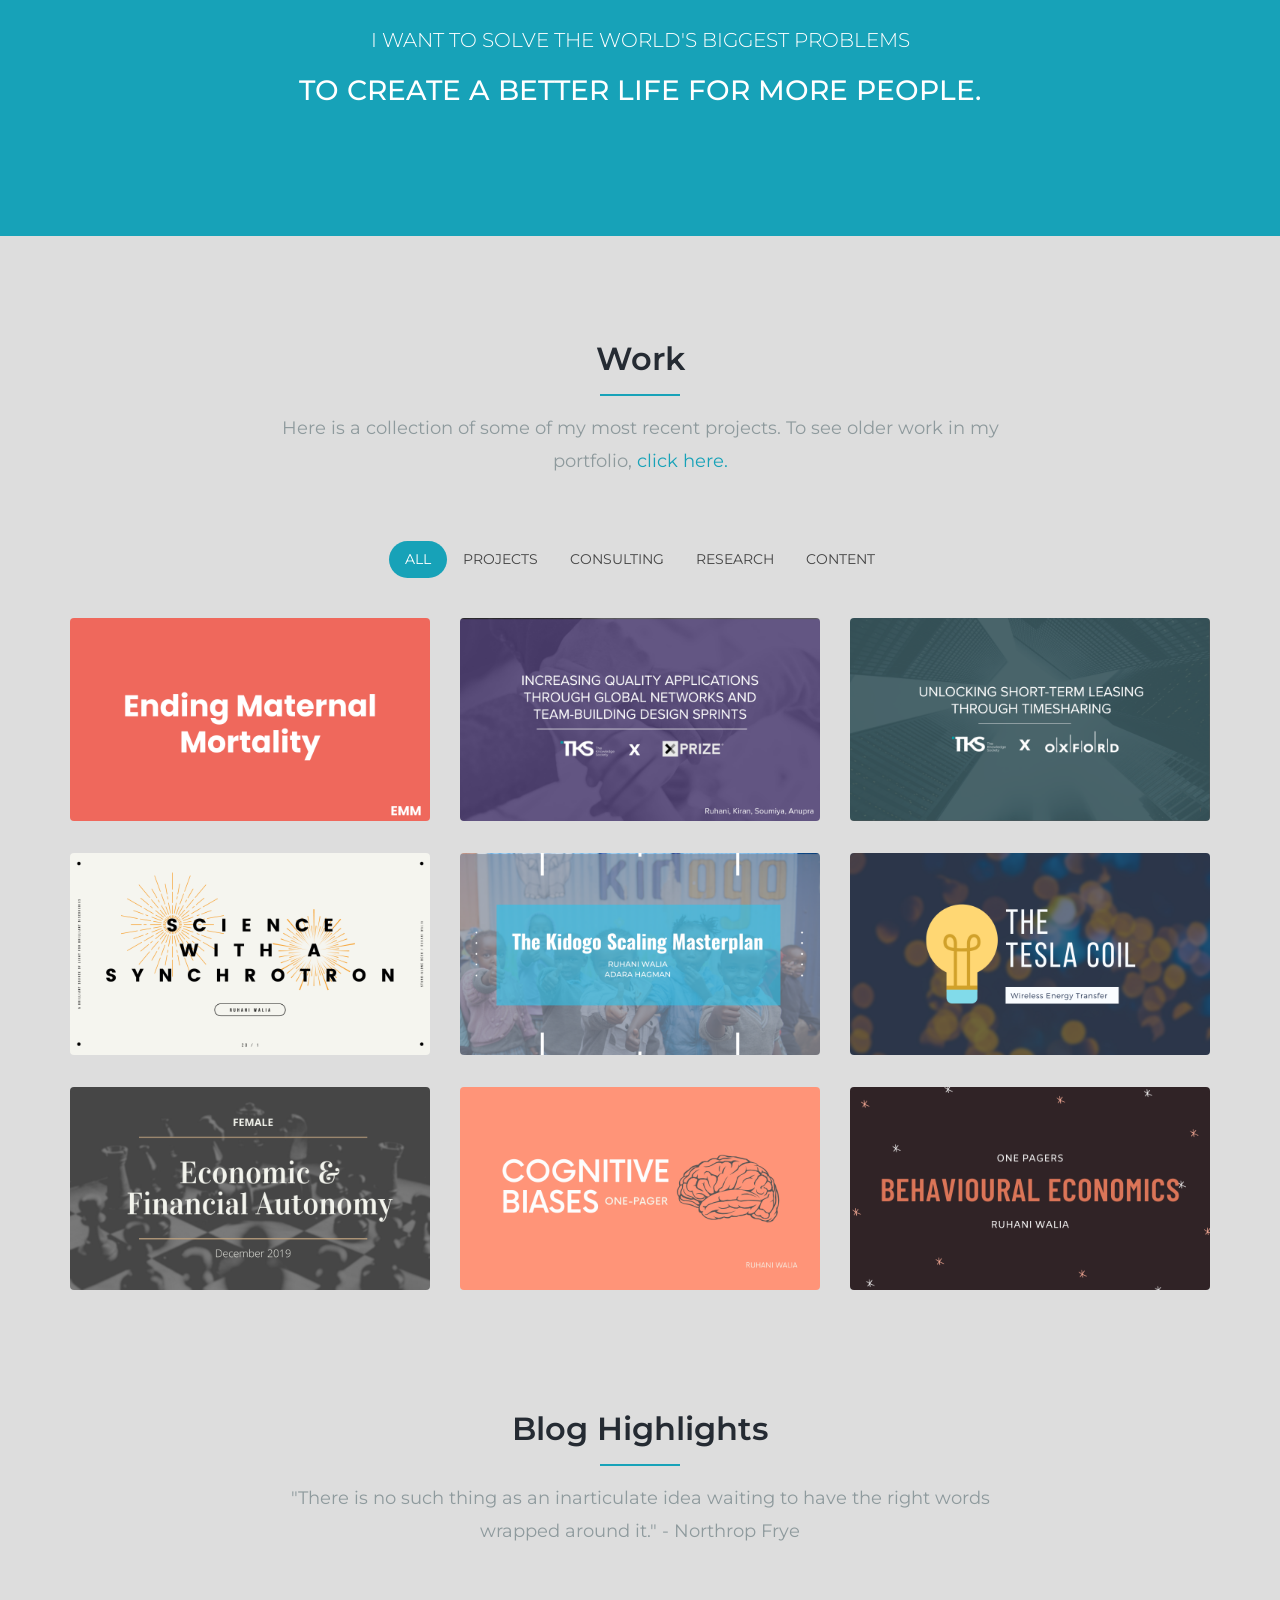
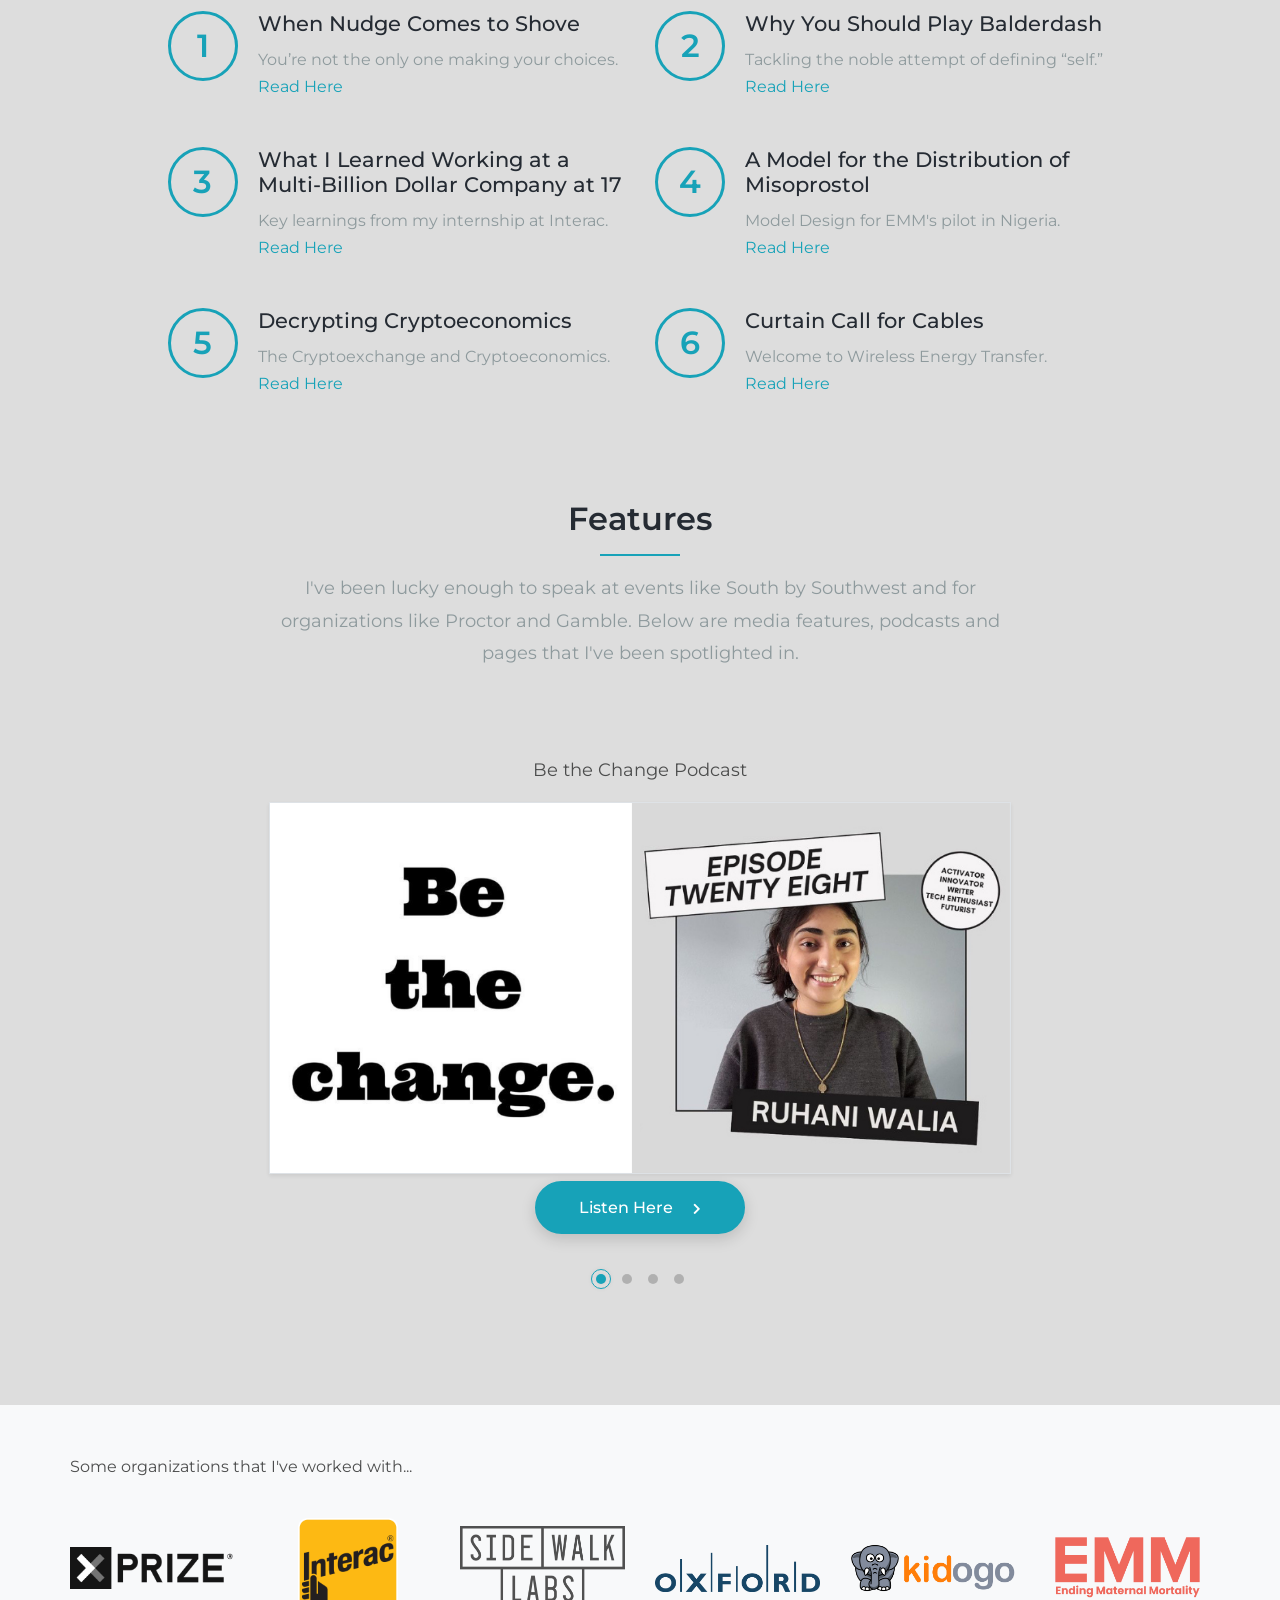
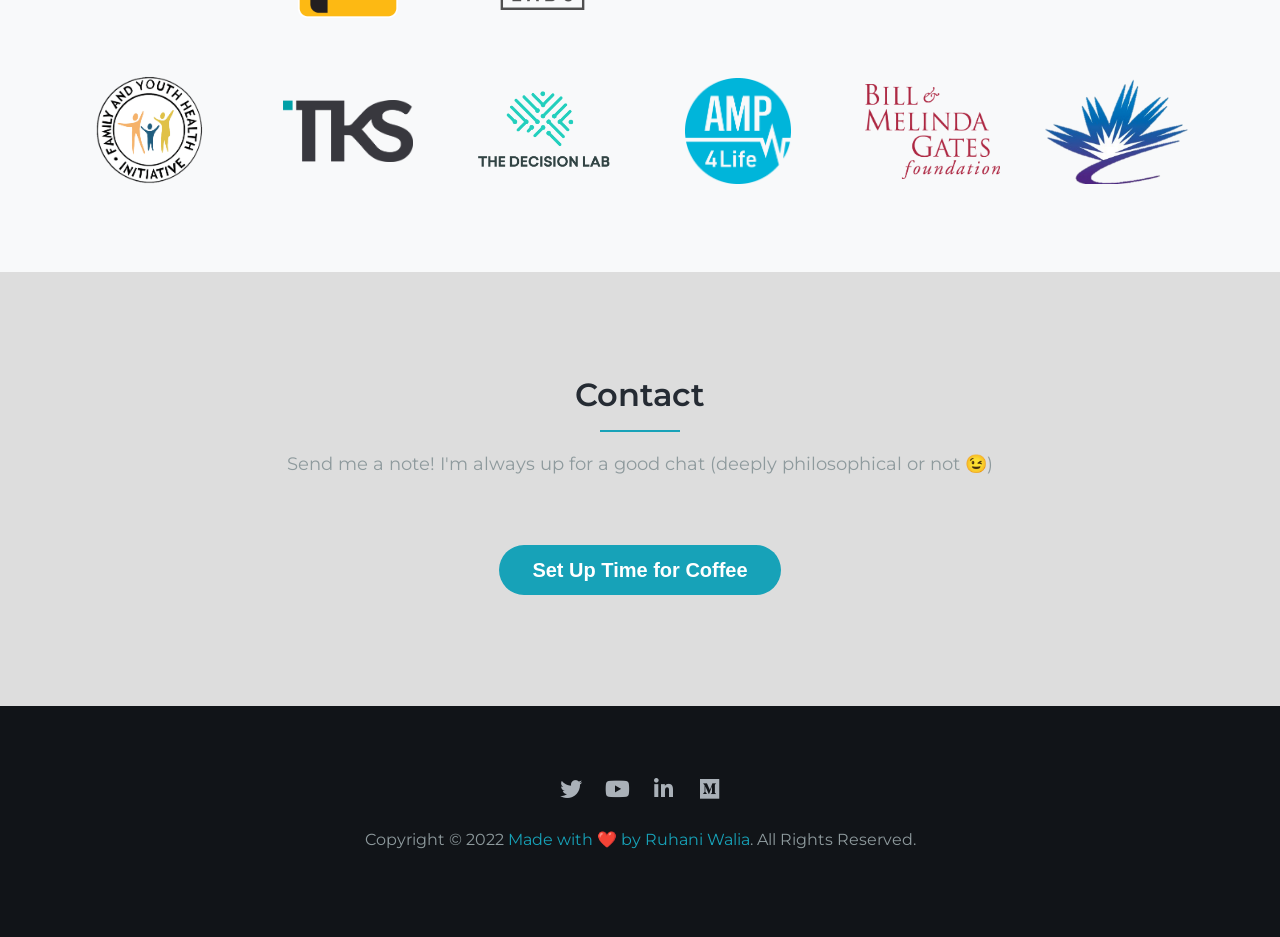
==== commit 7bc27771: "Update index.html" ====
--- a/index.html
+++ b/index.html
@@ -125,7 +125,7 @@
             <p>I’m an ambitious, deeply curious, and thoughtful human being who's<strong class="font-weight-600"> excited about improving the quality of life for many.</strong></p>
             <p>To me, success looks like becoming <strong class="font-weight-600">an interesting person with unique experiences,</strong> self-growth, and relationships with like-minded, ambitious folk. 
             <p>My goal is to <strong class="font-weight-600">meaningfully contribute to the world</strong> by studying the impact that <strong class="font-weight-600">human decision making and behaviour</strong> have on reality.</p>
-            <img class="portfolio-img" src="images/homepage_snapshot" height="292px" width="623px">
+            <img class="portfolio-img" src="images/homepage_snapshot.png" height="292px" width="623px">
             <a class="btn btn-secondary rounded-pill mt-3" data-toggle="modal" data-target="#experiences" href="#">See Experiences<span class="text-1 ml-2"><i class="fas fa-chevron-right"></i></span></a> </div>                                
         </div>
       </div>
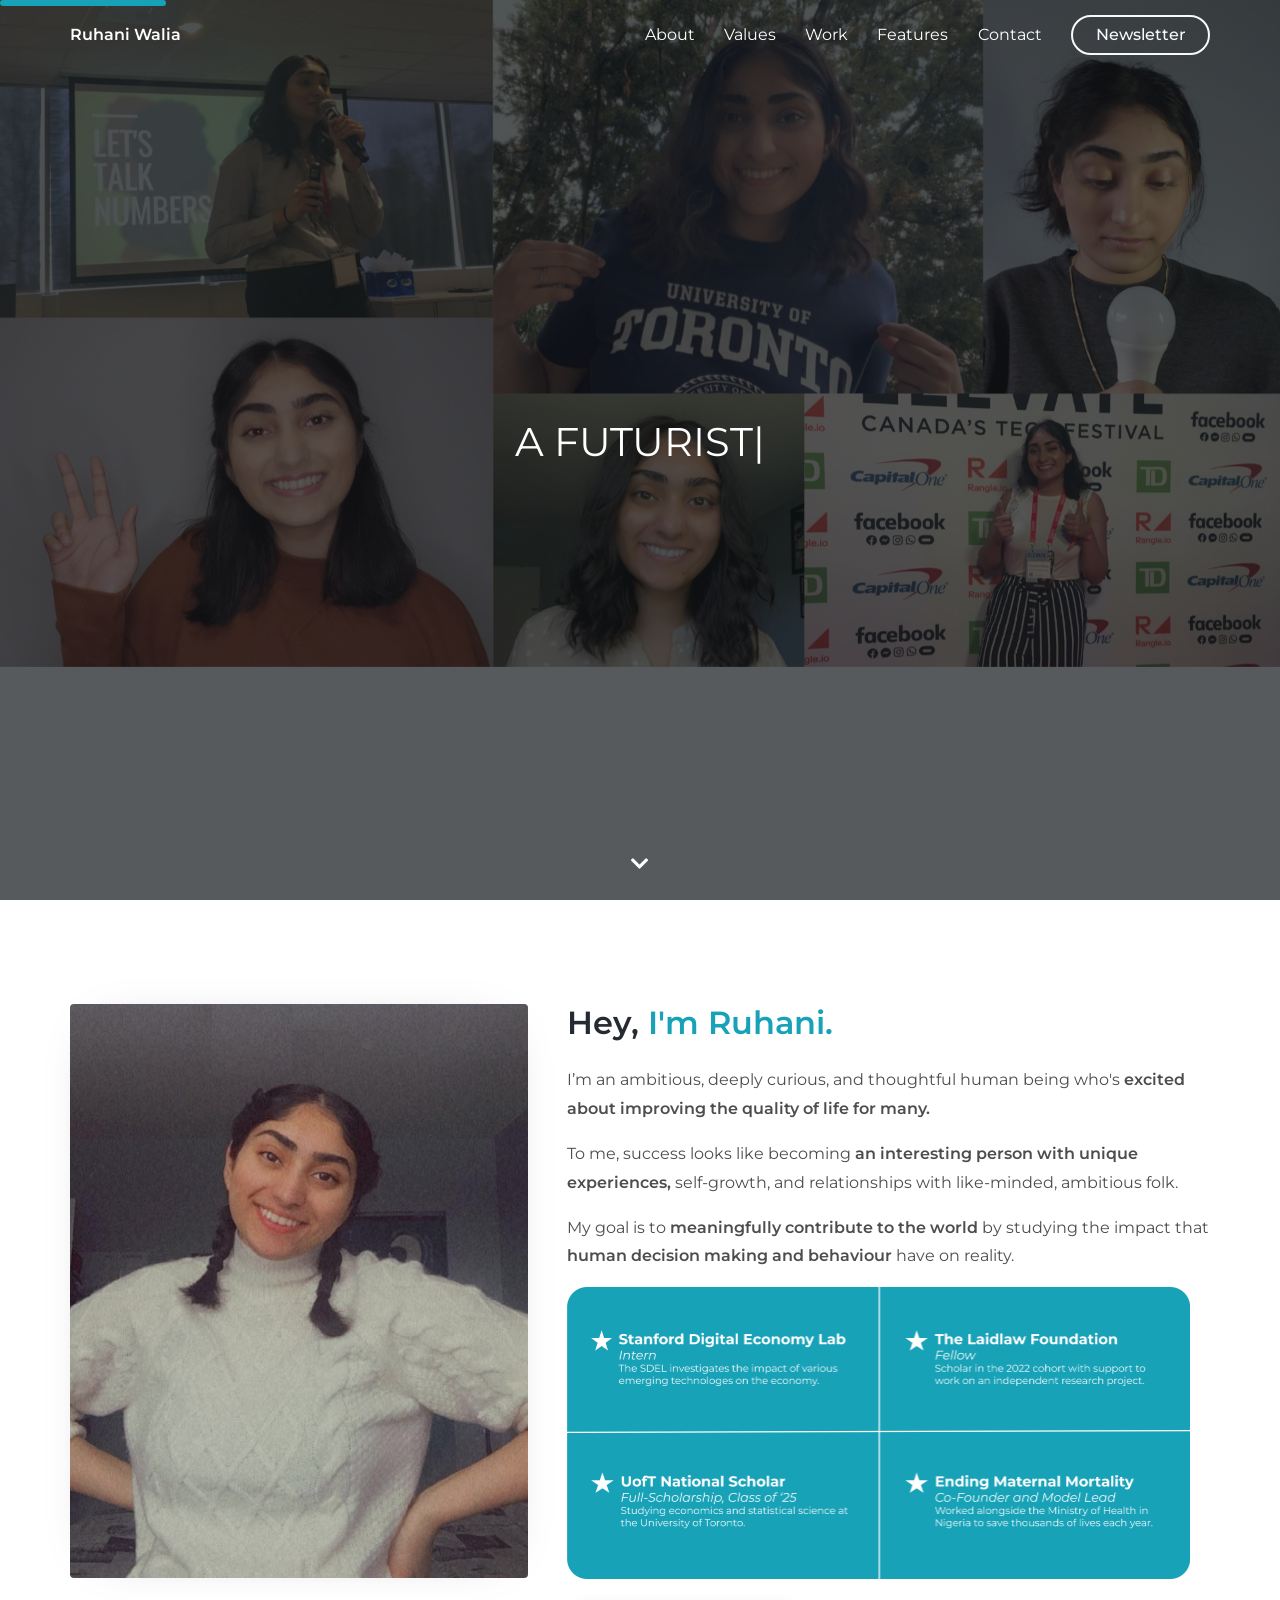
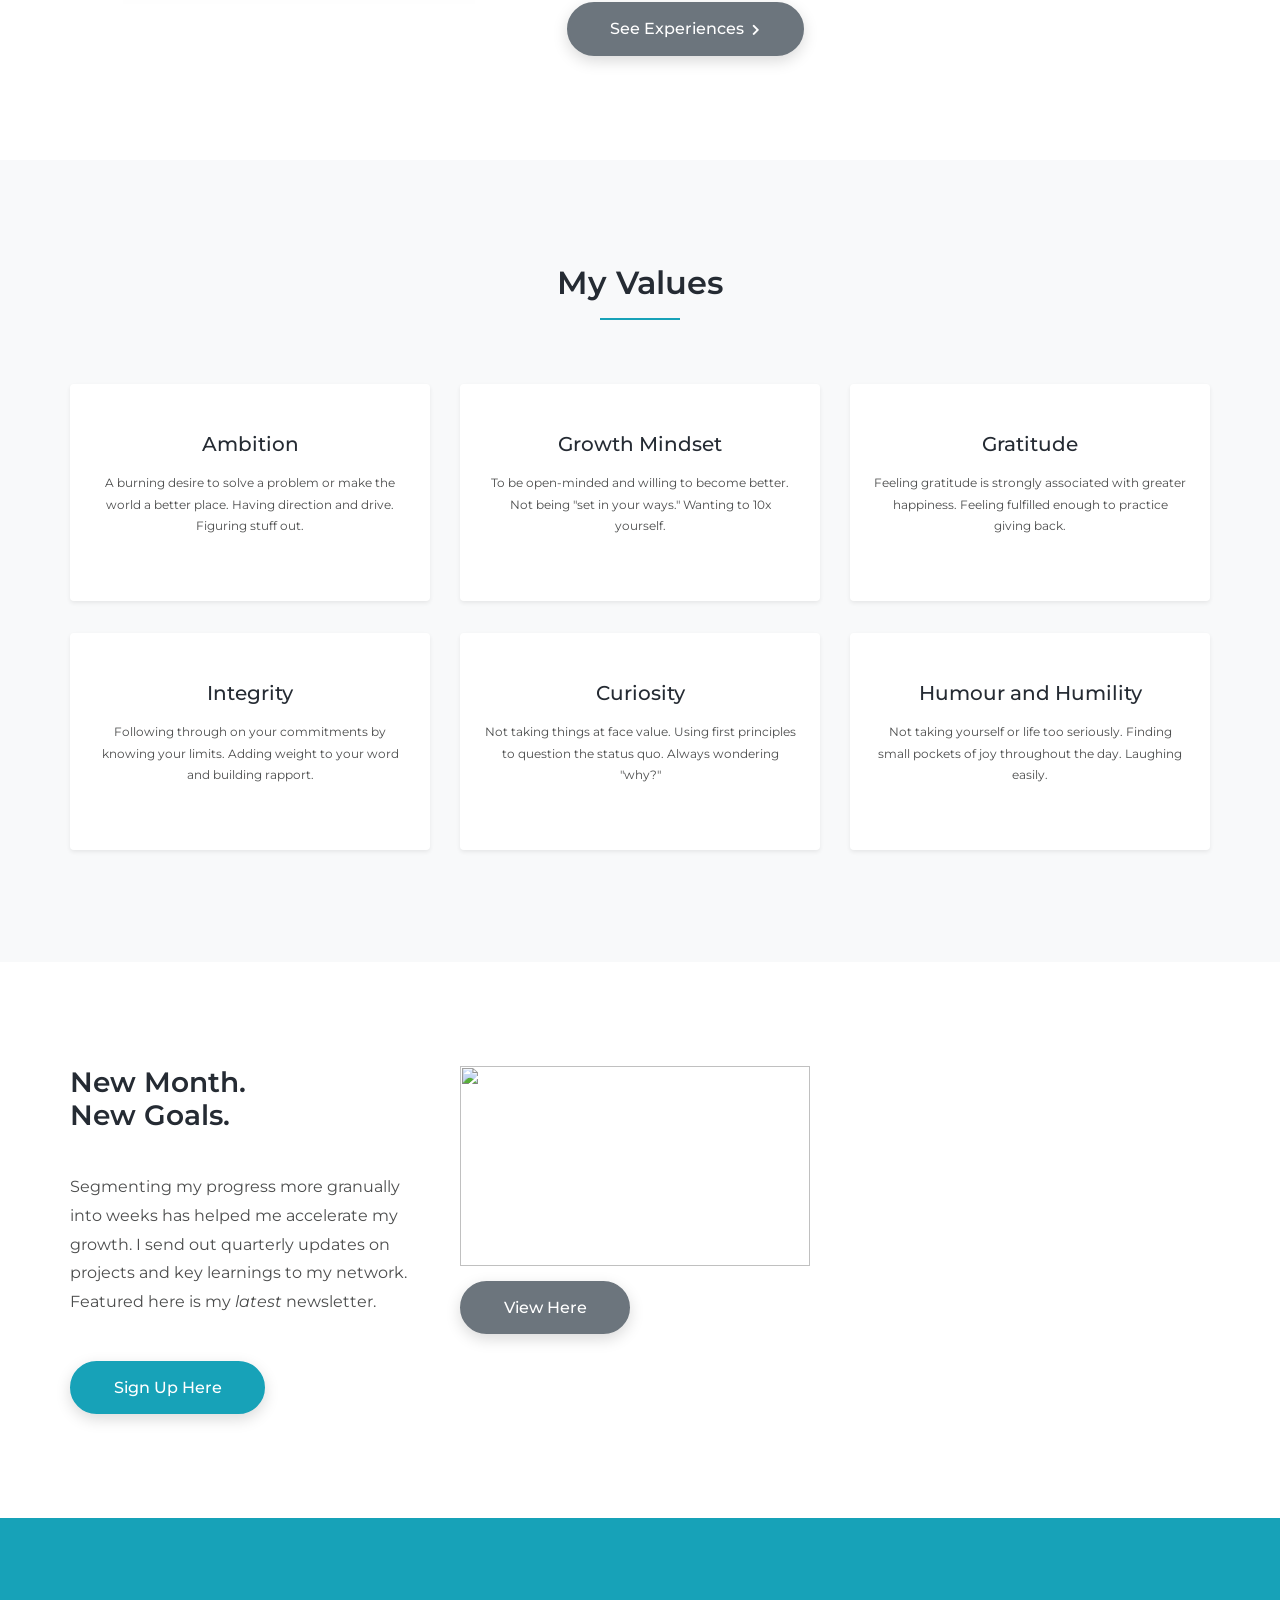
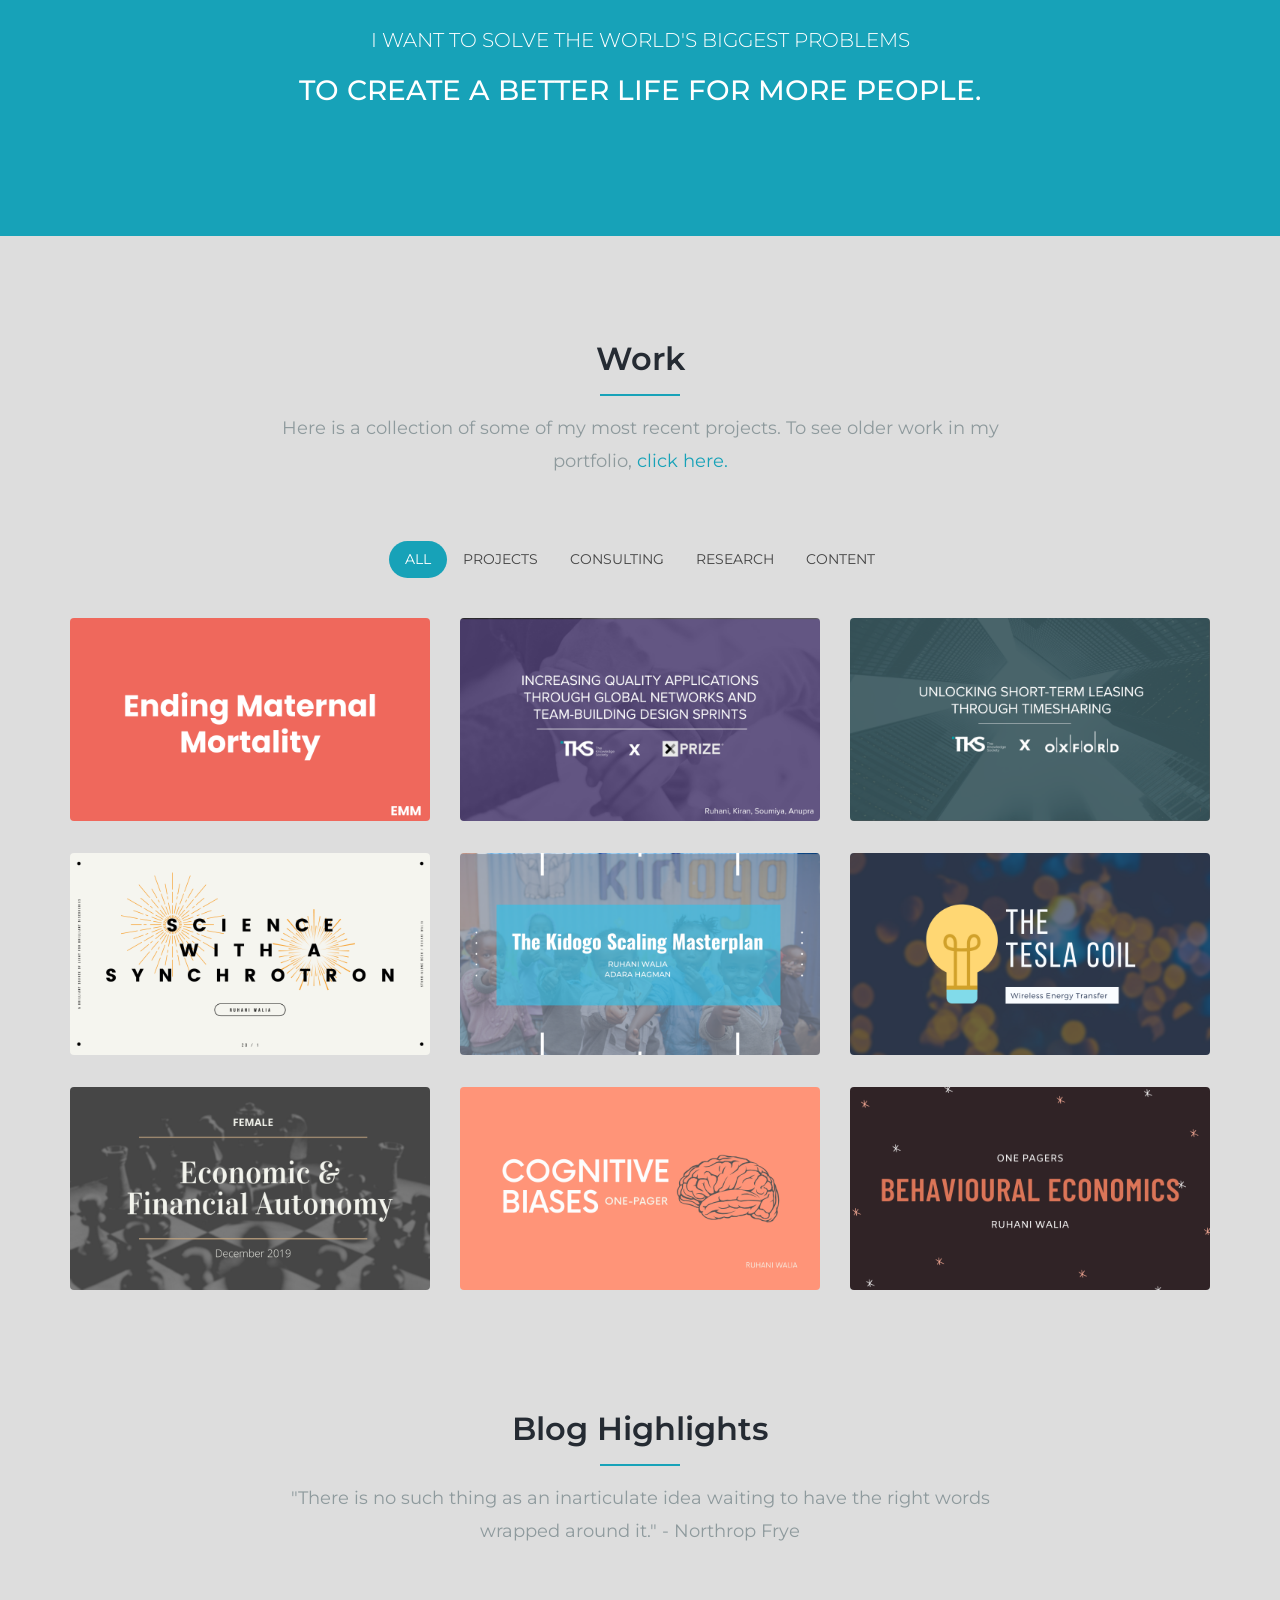
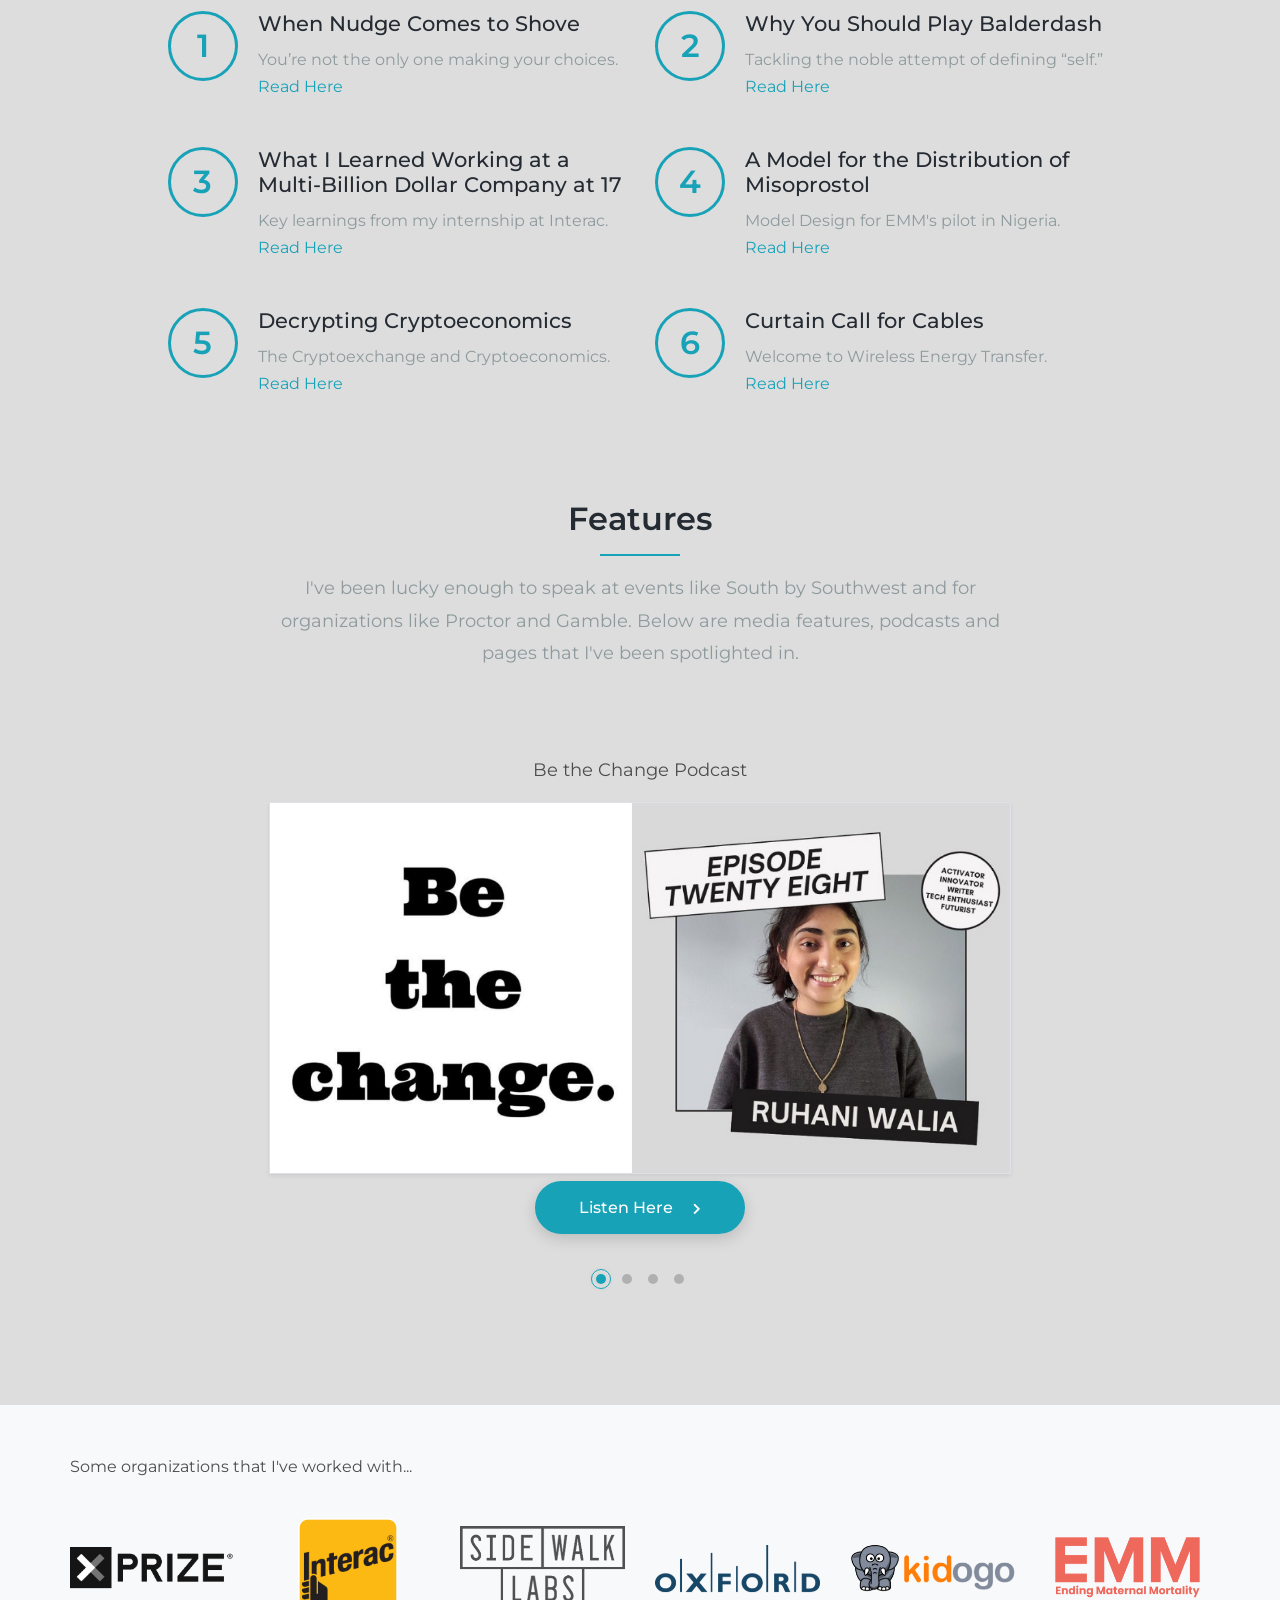
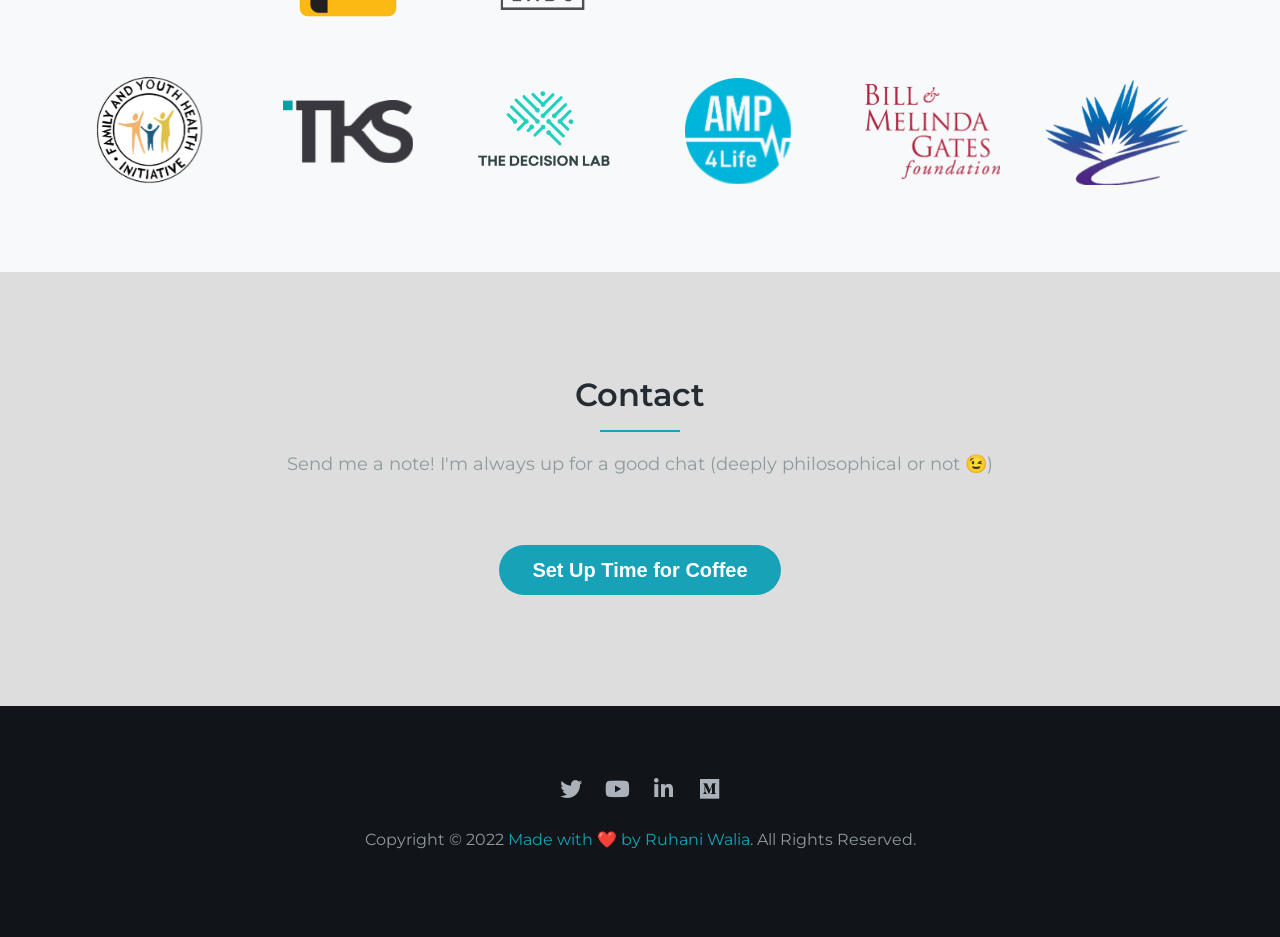
==== commit 29a4d01c: "Update index.html" ====
--- a/index.html
+++ b/index.html
@@ -218,9 +218,9 @@
             <div class="col-md-6 col-lg-4 wow fadeInLeft">
               <div class="resume-row">
                 <div class="resume-box">
-                  <a href="https://preview.mailerlite.com/k9v6u0" target="_blank"><img src="images/summer2022.png" height="200px" width="350px"></a>
+                  <a href="https://preview.mailerlite.com/w4u8m1p0t5" target="_blank"><img src="images/summer2022.png" height="200px" width="350px"></a>
                           </div>   
-                          <a class="btn btn-secondary rounded-pill mt-2" href="https://preview.mailerlite.com/k9v6u0" class="m-btn m-btn-theme" target="_blank">View Here</a>  
+                          <a class="btn btn-secondary rounded-pill mt-2" href="https://preview.mailerlite.com/w4u8m1p0t5" class="m-btn m-btn-theme" target="_blank">View Here</a>  
                 </div   
               </div>
             </div> <!-- col -->
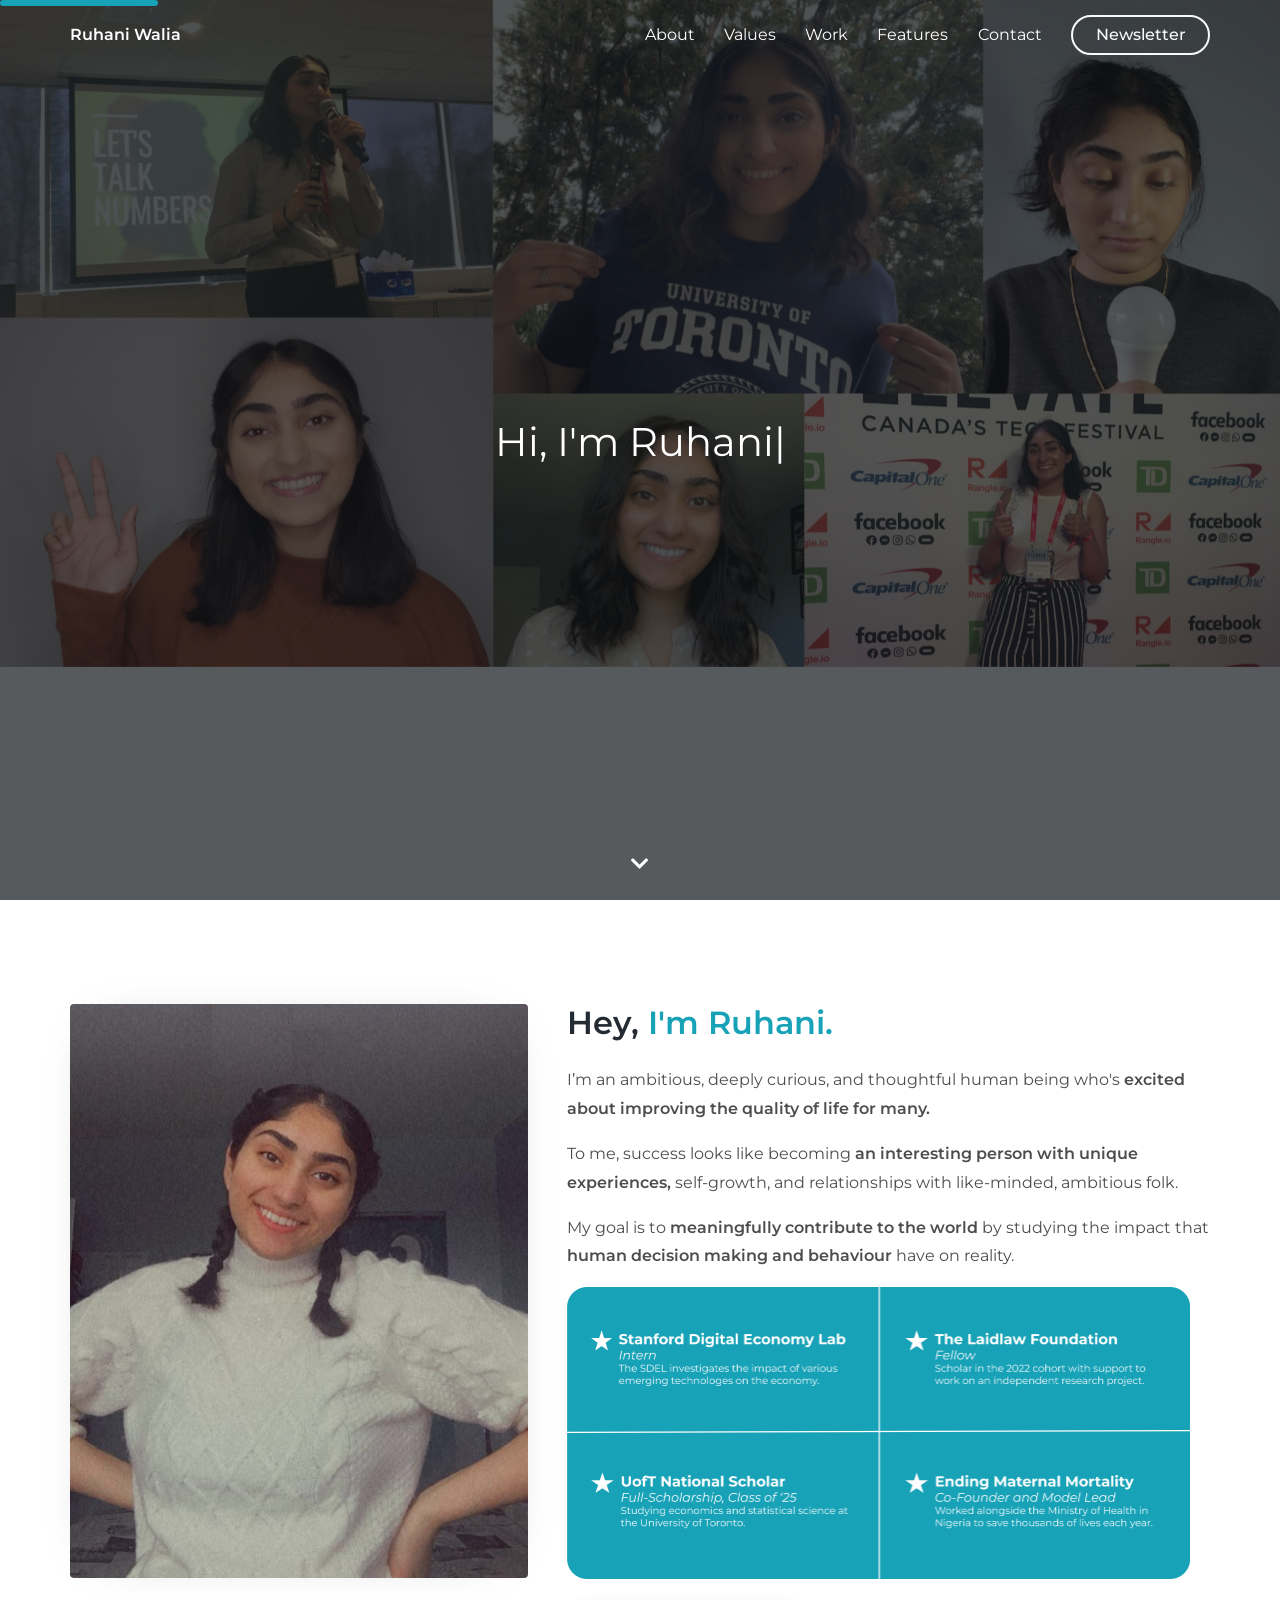
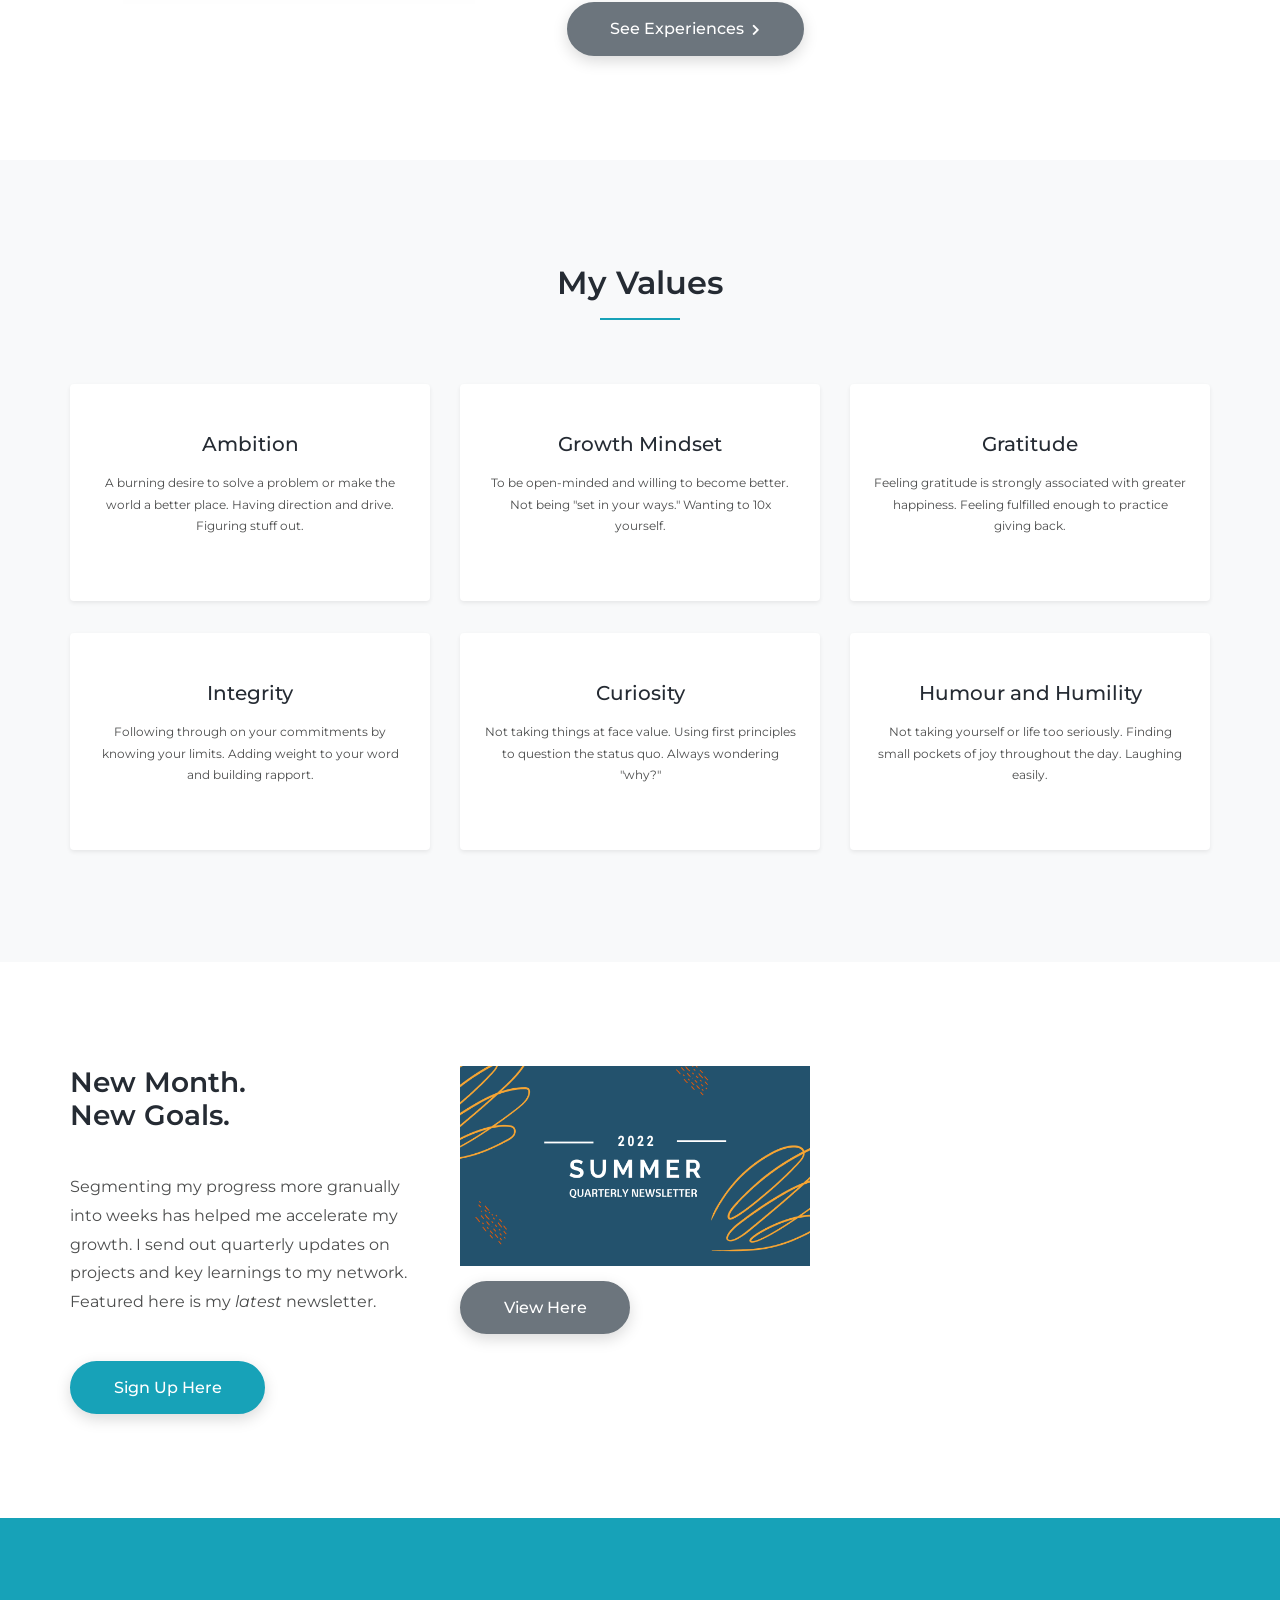
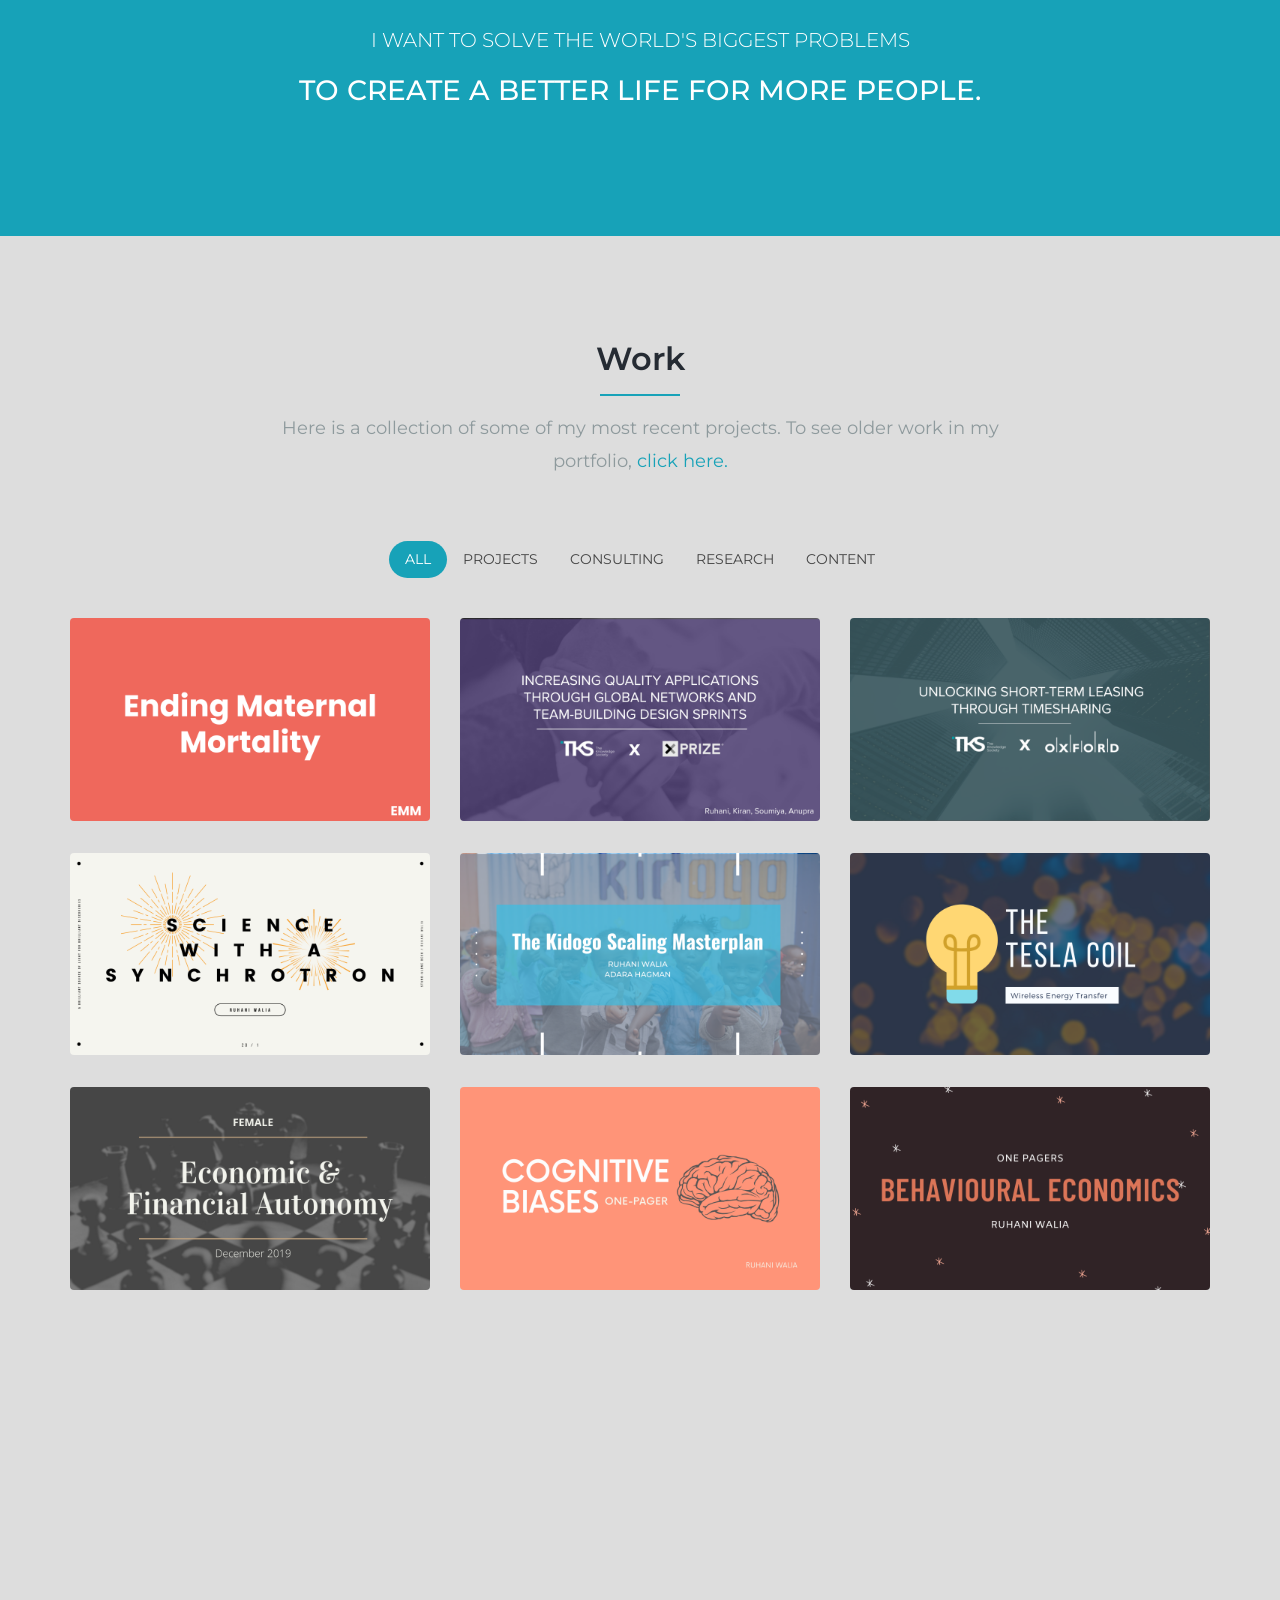
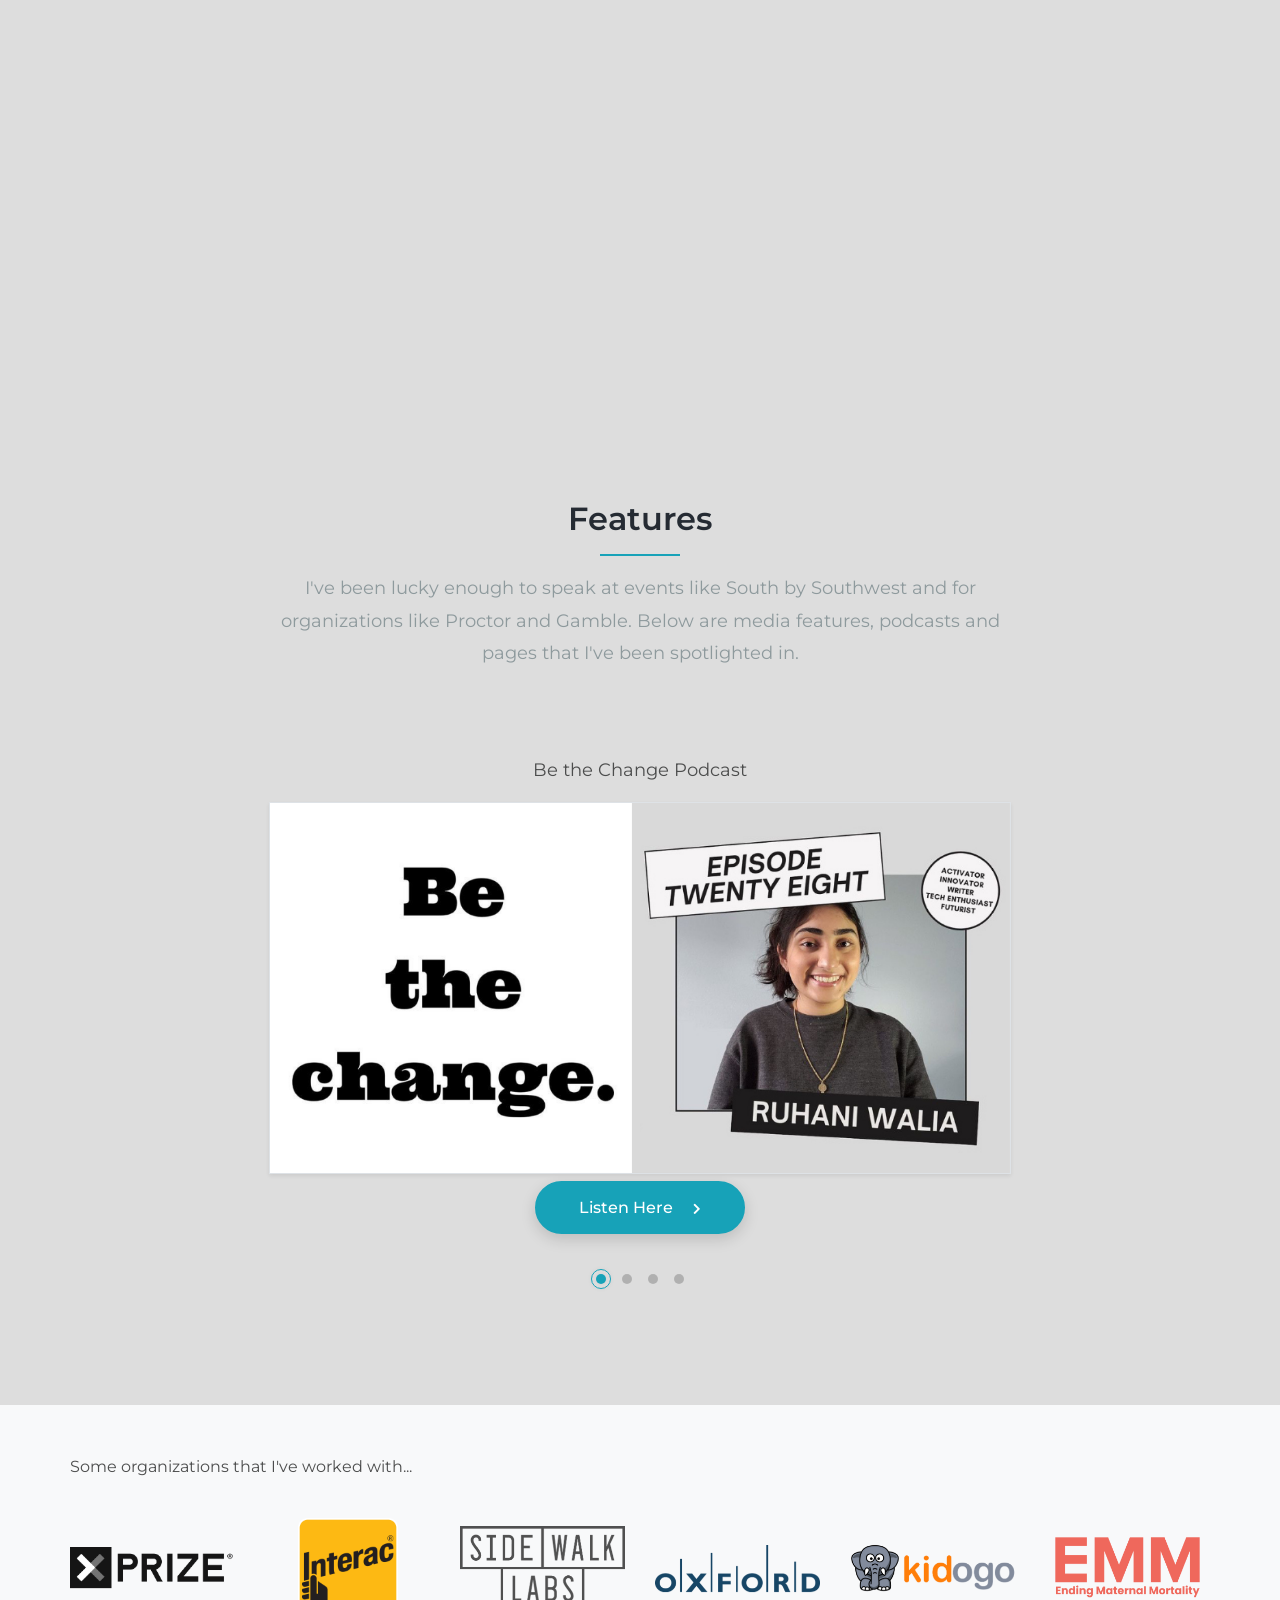
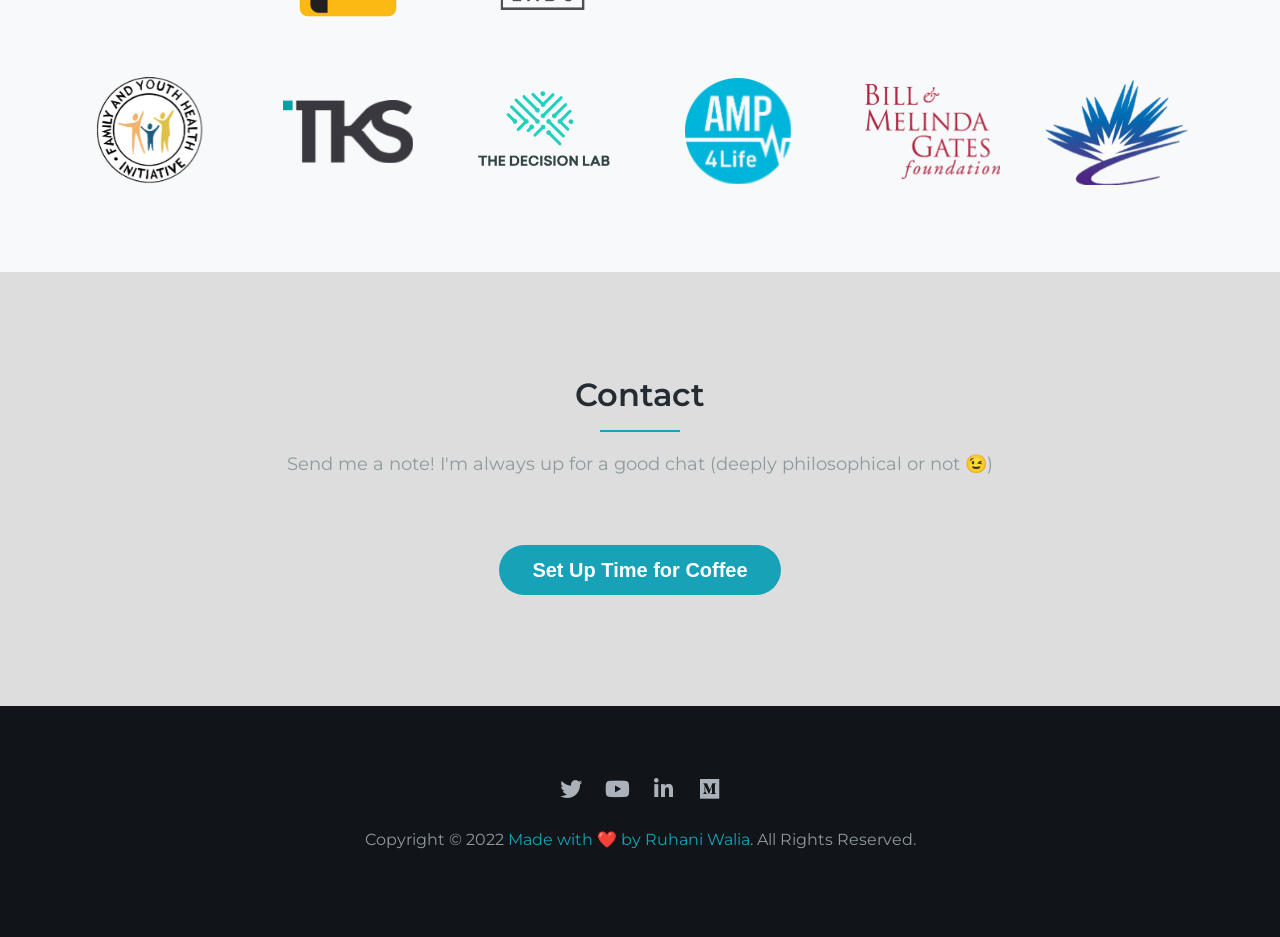
==== commit 7467ed07: "Update index.html" ====
--- a/index.html
+++ b/index.html
@@ -97,11 +97,13 @@
             <div class="row">
               <div class="col-12 text-center">
                 <div class="typed-strings">
-                  <p>A FUTURIST</p>
+                  <p>Hi, I'm Ruhani</p>
+		<!--
                   <p>A GRAPHIC DESIGNER</p>
                   <p>AN INNOVATOR</p>
                   <p>A WRITER</p>
                   <p>AN ACTIVATOR</p>
+		-->
                 </div>
                 <p class="text-10 font-weight-400 text-white mb-2 mb-md-3"><span class="typed"></span></p>
                 </div>
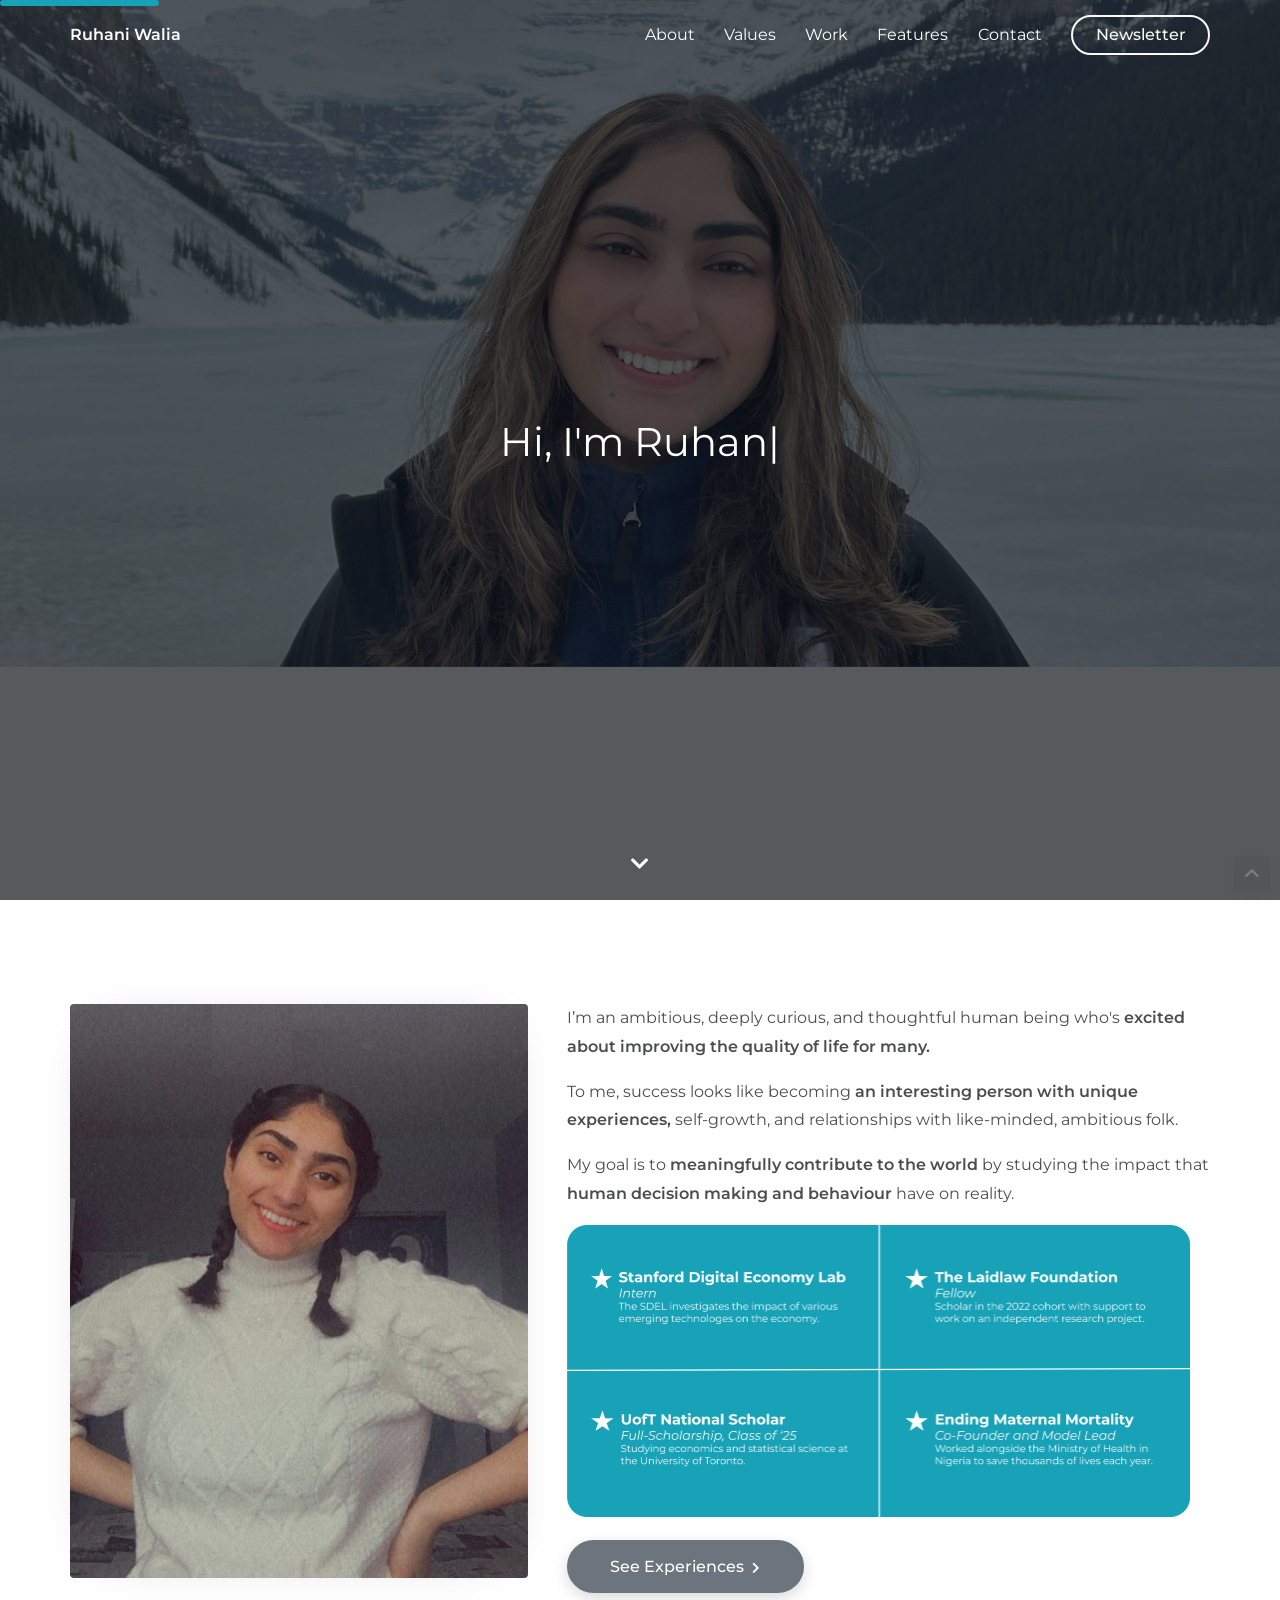
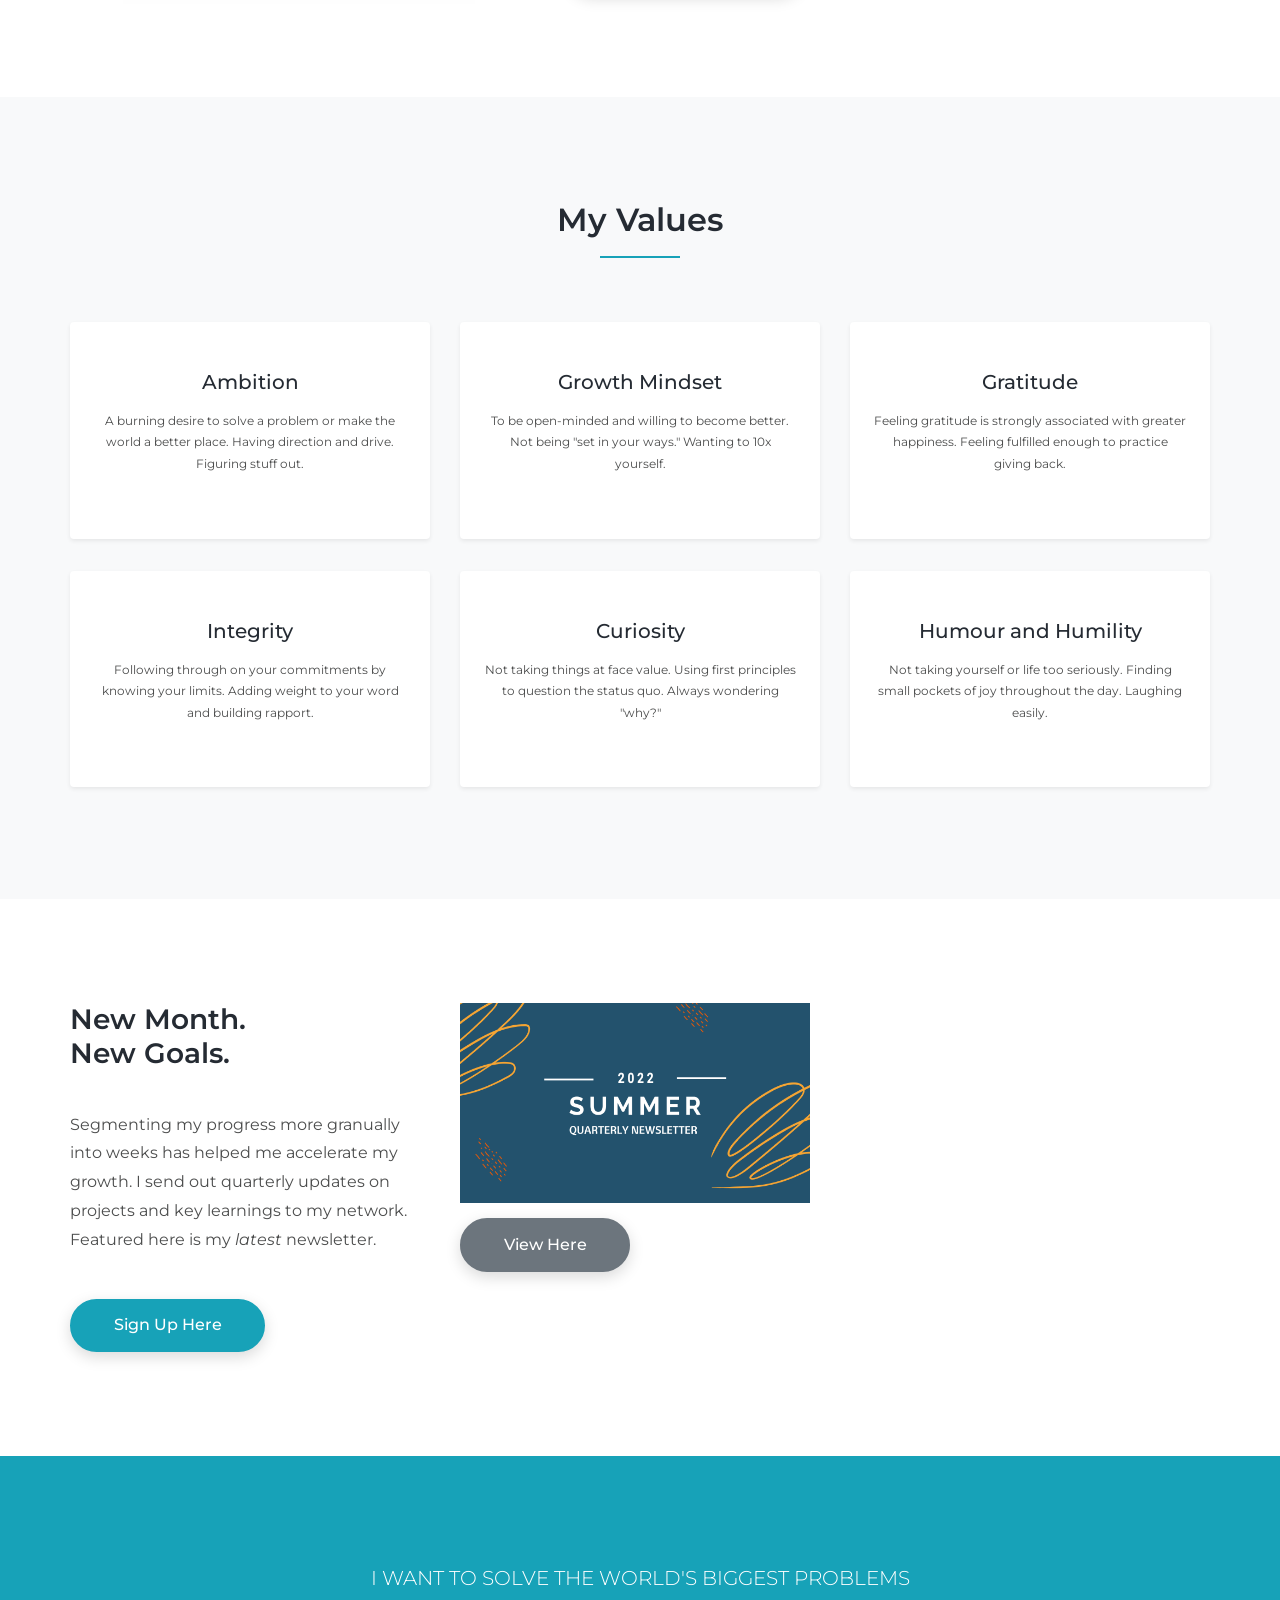
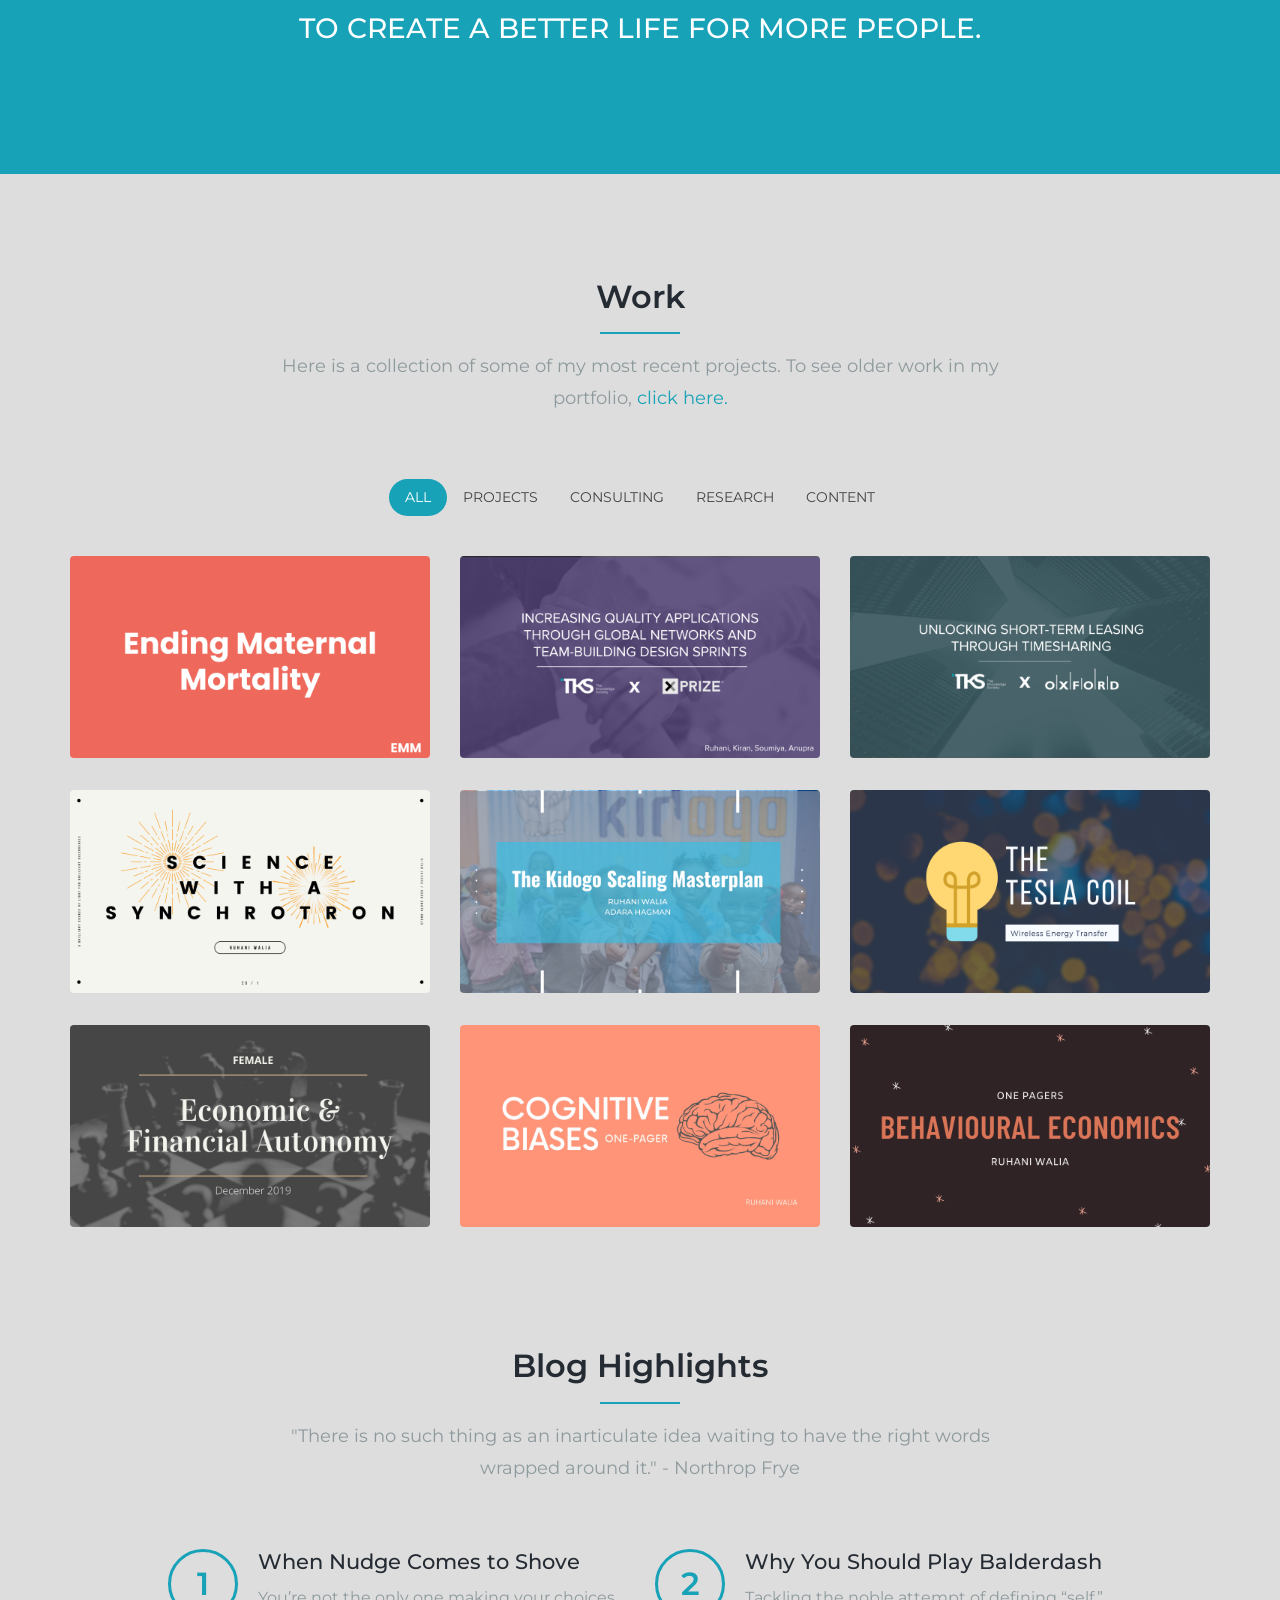
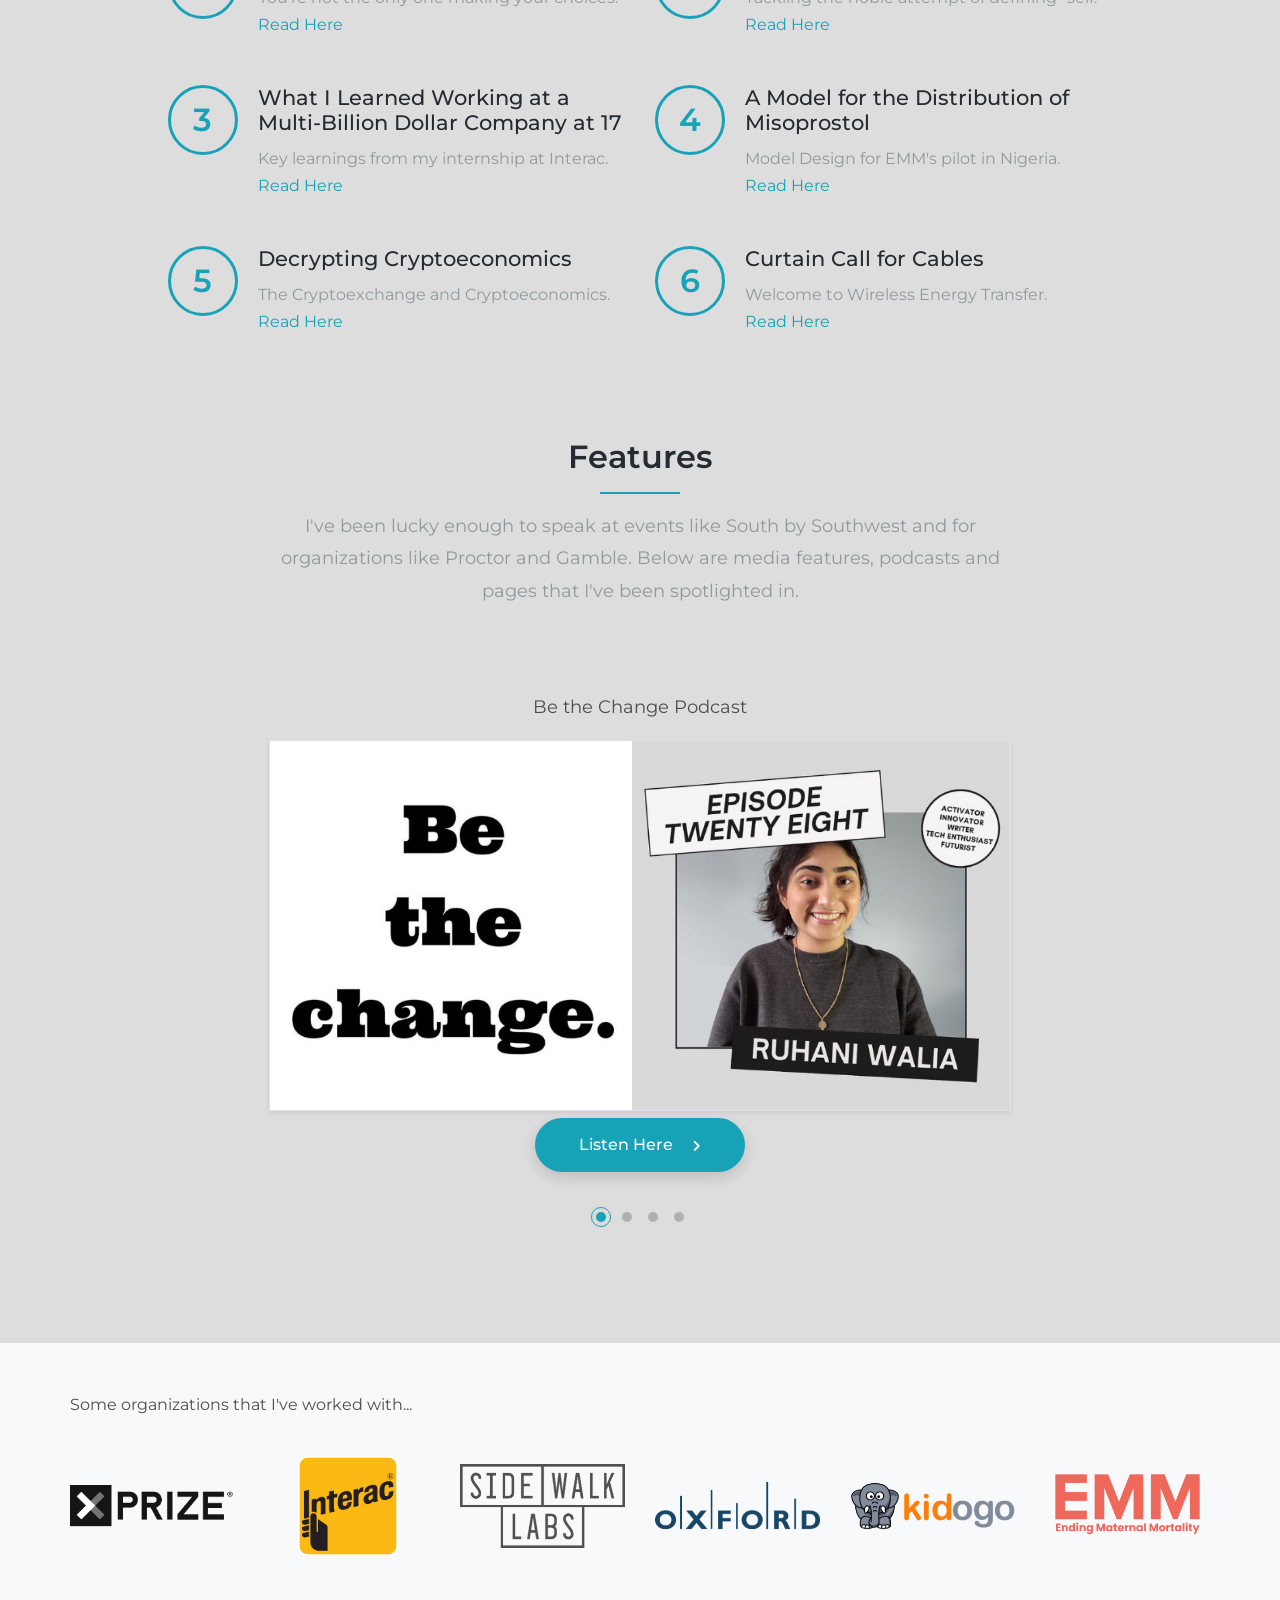
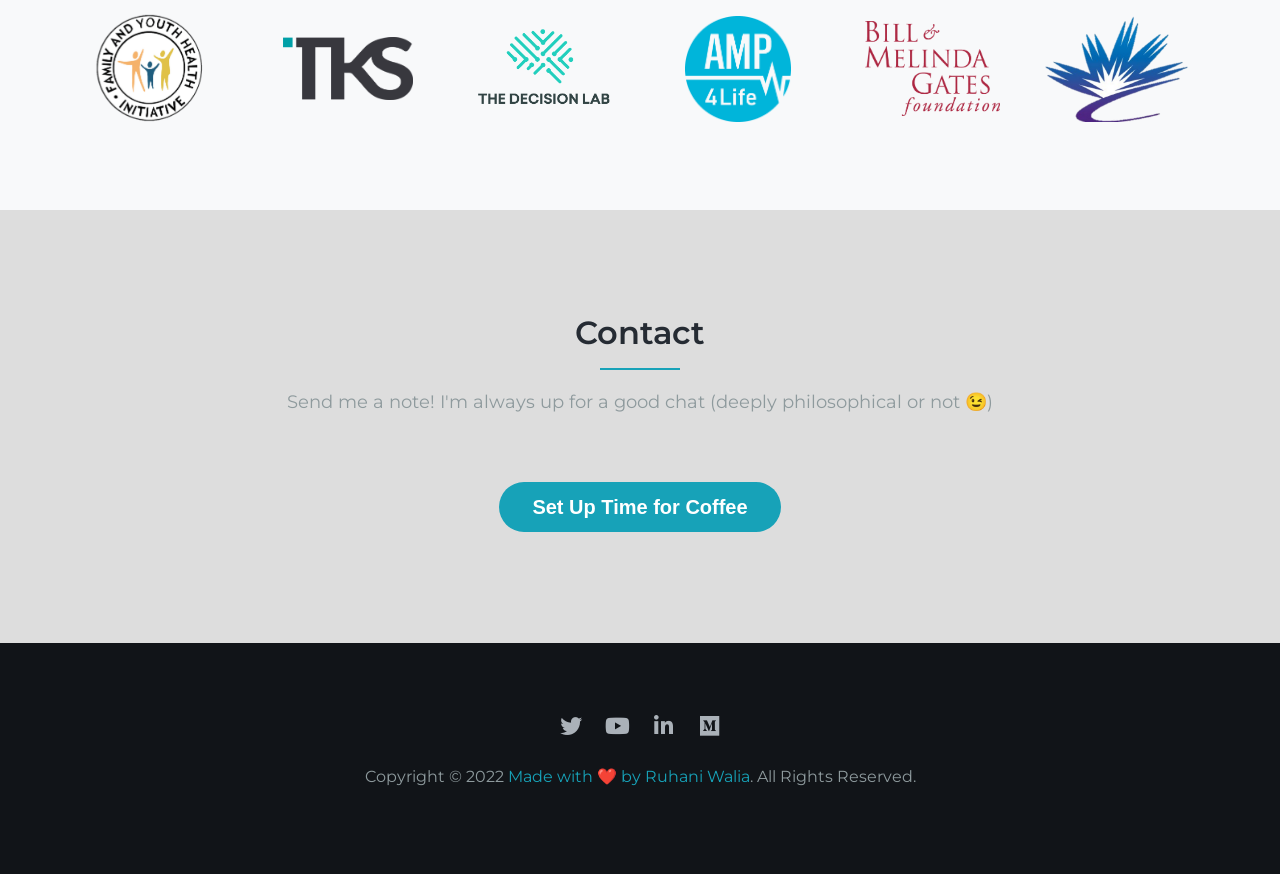
==== commit 6866ccd2: "Update index.html" ====
--- a/index.html
+++ b/index.html
@@ -123,7 +123,7 @@
         <div class="row">
           <div class="col-lg-5 text-center mb-5 mb-lg-0 wow fadeInLeft"> <img class="img-fluid shadow-md rounded d-inline-block" src="images/profile.png" title="I'm Ruhani Walia" alt=""> </div>
           <div class="col-lg-7 text-center text-lg-left pl-lg-4 wow fadeInRight">
-            <h2 class="font-weight-600 mb-4">Hey, <span class="text-primary font-weight-600">I'm Ruhani.</h2>     
+            <!--<h2 class="font-weight-600 mb-4">Hey, <span class="text-primary font-weight-600">I'm Ruhani.</h2>-->     
             <p>I’m an ambitious, deeply curious, and thoughtful human being who's<strong class="font-weight-600"> excited about improving the quality of life for many.</strong></p>
             <p>To me, success looks like becoming <strong class="font-weight-600">an interesting person with unique experiences,</strong> self-growth, and relationships with like-minded, ambitious folk. 
             <p>My goal is to <strong class="font-weight-600">meaningfully contribute to the world</strong> by studying the impact that <strong class="font-weight-600">human decision making and behaviour</strong> have on reality.</p>
